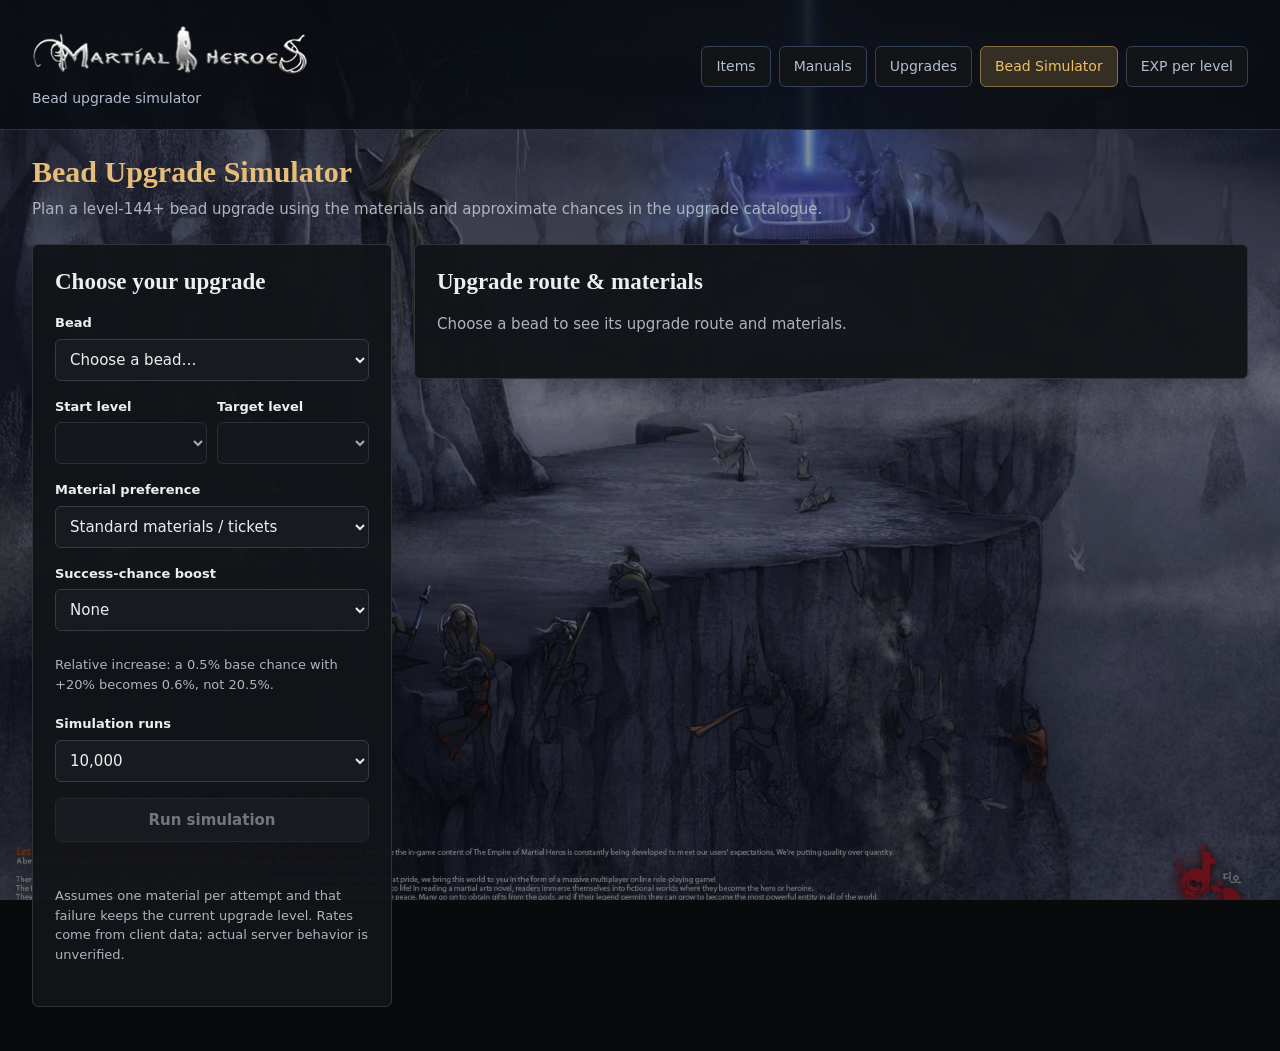
==== Bead-Simulator/index.html @ 6f61b7e5 "Add files via upload" ====
<!doctype html><html lang="en"><head><meta charset="utf-8"><meta name="viewport" content="width=device-width, initial-scale=1"><title>Bead Upgrade Simulator · MH Catalogue</title><style>
:root{color-scheme:dark;--bg:#0c1016;--panel:#141b25;--border:#293548;--muted:#a0aec2;--gold:#efd398;--text:#e7edf6}*{box-sizing:border-box}body{margin:0;background:var(--bg);color:var(--text);font:15px/1.5 system-ui,sans-serif}header{border-bottom:1px solid var(--border);padding:20px 32px;display:flex;justify-content:space-between;gap:20px;align-items:center;flex-wrap:wrap}header strong{font-size:19px;color:var(--gold)}nav{display:flex;gap:7px;flex-wrap:wrap}nav a{color:var(--muted);text-decoration:none;padding:8px 12px;border-radius:7px}nav a:hover,nav a[aria-current]{background:#263246;color:#fff}main{max-width:1280px;margin:30px auto;padding:0 24px}h1{margin:0;font-size:30px}h2{margin:0 0 16px;font-size:19px}p{margin:8px 0 20px}.muted,small{color:var(--muted)}.layout{display:grid;grid-template-columns:360px 1fr;gap:22px;margin-top:24px}.panel{background:var(--panel);border:1px solid var(--border);border-radius:12px;padding:22px;margin-bottom:20px}label{display:block;font-weight:600;font-size:13px;margin-bottom:6px}select,button{font:inherit;border:1px solid #3b4c65;border-radius:7px;padding:10px;background:#0d141e;color:var(--text);width:100%}select{margin-bottom:16px}button{cursor:pointer;background:var(--gold);color:#1b1b1b;font-weight:700}button:disabled{opacity:.45;cursor:default}button.secondary{background:transparent;color:var(--text);margin-top:8px}.pair{display:grid;grid-template-columns:1fr 95px;gap:10px}.route-title{display:flex;align-items:center;gap:10px;margin-bottom:12px}.route-title img{width:40px;height:40px;object-fit:contain}.route-title span{color:var(--gold)}.notice{border-left:3px solid #dca962;padding:12px;background:#272017;border-radius:4px;color:#f5d6a5}.cards{display:grid;grid-template-columns:repeat(2,1fr);gap:12px}.card{padding:17px;background:#0d141e;border:1px solid var(--border);border-radius:8px}.card span{display:block;color:var(--muted);font-size:13px}.card b{font-size:28px;color:var(--gold);font-variant-numeric:tabular-nums}.card small{display:block}.stage{border-top:1px solid var(--border);padding-top:15px;margin-top:15px}.stage select{margin:7px 0}.rate{font-size:13px;color:var(--gold)}table{width:100%;border-collapse:collapse;font-size:14px}th,td{text-align:left;border-bottom:1px solid var(--border);padding:10px 8px}td:not(:first-child),th:not(:first-child){text-align:right}details summary{cursor:pointer;color:var(--gold)}#status{min-height:24px;margin:10px 0;color:var(--muted)}.tablewrap{overflow:auto}.actions{display:flex;gap:12px;align-items:center}.legend{font-size:13px;color:var(--muted)}#results[hidden]{display:none}a{color:var(--gold)}@media(max-width:850px){.layout{grid-template-columns:1fr}header{padding:16px}main{padding:0 14px}.panel{padding:16px}}@media(max-width:440px){.cards{grid-template-columns:1fr}nav a{padding:7px}}
.brand{display:inline-block;line-height:0}.brand img{max-width:100%;height:auto;object-fit:contain}.site-header{display:flex;justify-content:space-between;align-items:center;flex-wrap:wrap;gap:20px;max-width:none;margin:0;padding:26px 32px}.site-header .catalogue-nav{padding:0;border:0;display:flex;justify-content:flex-end;flex-wrap:wrap;gap:8px}.site-header .catalogue-nav a{padding:9px 14px;border:1px solid #354155;border-radius:6px;text-decoration:none;color:#b3bece}.site-header .catalogue-nav a:hover,.site-header .catalogue-nav a[aria-current=page]{background:#342e23;color:#edbf6a;border-color:#887149}:root{--bg:#11151c;--panel:#191f29;--border:#354155;--text:#ecf0f5;--muted:#b3bece;--gold:#edbf6a}body{font:15px/1.5 system-ui,"Segoe UI",sans-serif}main{max-width:1900px;padding:24px 32px;margin:auto}h1{font:600 30px/1.2 Georgia,serif;color:var(--gold)}h2{font:600 23px/1.3 Georgia,serif}.panel{border-radius:6px}.layout{grid-template-columns:360px minmax(0,1fr)}select{background:#202938;border-color:var(--border);border-radius:6px}.pair{grid-template-columns:1fr 1fr}header p{margin:8px 0 0;color:var(--muted)}.site-header .catalogue-nav a{width:auto}.card{background:#11151c;border-radius:6px}button{border-radius:6px}@media(max-width:850px){.layout{grid-template-columns:1fr}main{padding:18px}.site-header{padding:18px}}header.site-header{max-width:none;width:100%;margin:0;padding:24px 32px 20px;display:flex;flex-direction:row;justify-content:space-between;align-items:center;gap:20px;border-bottom:1px solid #354155;box-sizing:border-box}
.site-header h1{font:600 28px/1.2 Georgia,serif;margin:0;color:#edbf6a}.site-header p{margin:6px 0 0;color:#b3bece;font-size:14px}
.site-header .catalogue-nav{margin-left:auto;display:flex;justify-content:flex-end;align-items:center;flex-wrap:wrap;gap:8px;padding:0;border:0;font:14px/1.5 system-ui,sans-serif}
.catalogue-nav a{padding:9px 14px;border:1px solid #354155;border-radius:6px;text-decoration:none;color:#b3bece;white-space:nowrap}.catalogue-nav a:hover,.catalogue-nav a[aria-current=page]{background:#342e23;color:#edbf6a;border-color:#887149}
.editor-tooltip{background:#111316;border:1px solid #756b55;padding:18px;color:#f0f0f0;font:14px/1.55 'Segoe UI',system-ui,sans-serif;overflow-wrap:anywhere}
.editor-title{display:flex;gap:12px;align-items:center;margin-bottom:12px}.editor-title h2,.detail .editor-title h2{font:700 19px/1.35 'Segoe UI',system-ui,sans-serif;color:#f0f0f0;margin:0}.editor-title img,.editor-title .item-icon.large{width:48px;height:48px;flex:0 0 48px;object-fit:contain}.editor-description{color:#82e687;white-space:pre-wrap;margin:8px 0}.editor-type{margin:10px 0}.editor-line{padding:2px 0;color:#f0f0f0}.editor-line.requirement{color:#f5d871;font-size:inherit}.editor-line.bonus,.editor-set{color:#9ab1cd}.editor-line span{font-variant-numeric:tabular-nums}.editor-note{font-size:12px;color:#9ab1cd;margin-bottom:0}.editor-set{margin-bottom:4px}.level-sort{padding:0;background:transparent;border:0;color:inherit;font:inherit;white-space:nowrap}.level-sort:hover{color:#edbf6a}
.filters{grid-template-columns:repeat(auto-fit,minmax(160px,1fr))}.filters>[hidden]{display:none!important}.map-note{color:#b3bece;font-size:12px}.set-hint{color:#b3bece;font-size:13px}.set-hint[hidden]{display:none}
@media(max-width:700px){header.site-header{padding:20px 16px;flex-wrap:wrap;align-items:start}.site-header .catalogue-nav{width:100%;margin-left:auto;gap:6px}.catalogue-nav a{padding:7px 9px}.filters{grid-template-columns:repeat(2,minmax(0,1fr))}.editor-tooltip{padding:14px}.editor-title h2,.detail .editor-title h2{font-size:18px}}

/* One manual per row, recipes remain in the detail panel. */
.workspace.manual-view{grid-template-columns:minmax(280px,.8fr) minmax(440px,1.4fr)}
.manual-view table{min-width:0}.manual-view td:first-child{width:100%}.manual-view .detail{position:sticky;max-height:90vh;top:16px}
@media(max-width:900px){.workspace.manual-view{grid-template-columns:1fr}.manual-view .detail{position:static;max-height:none}.manual-view table{min-width:0}}

.item-upgrades{margin:22px 0}.upgrade-material-entry{padding:10px 0;border-bottom:1px solid #30343a}.upgrade-material-entry details{margin:8px 0 0 40px;font-size:13px}.upgrade-material-entry summary{color:#aeb4be;cursor:pointer}
/* Neutral dark theme, applied to every catalogue and its controls. */
:root{color-scheme:dark;--bg:#090a0c;--panel:#121418;--line:#30343a;--ink:#eceef1;--muted:#aeb4be;--gold:#e7be78;--blue:#a7cafa}
body{background:#090a0c;color:#eceef1}header.site-header{background:#0d0f12;border-color:#30343a}.results,.detail,.controls{background:#121418;border-color:#30343a}
.filters input,.filters select,input,select{background:#171a1f;color:#eceef1;border-color:#363c45}button{background:#20242b;border-color:#39414c;color:#eceef1}thead,th{background:#1c2026}td{border-color:#2b3038}tr:nth-child(even){background:#14171b}tr.chosen{background:#302a20}.table-wrap{scrollbar-color:#4b5059 #121418}.editor-tooltip{background:#0a0c0f}.notice,.note{background:#292318}.catalogue-nav a{background:#121418}.name-btn,.reward-btn,.link,.level-sort{background:transparent}.signout{display:flex;justify-content:flex-end;margin:8px 32px 0}.signout button{font-size:12px;padding:5px 10px;color:#aeb4be}.source-entry{border-color:#30343a}
 .card{background:#0a0c0f}.panel{border-color:#30343a}body{--text:#eceef1;--border:#30343a}</style><style id="wallpaper-theme">html{background:#090a0c}body{background:transparent!important;isolation:isolate;min-height:100vh}body::before{content:"";position:fixed;inset:0;z-index:-1;pointer-events:none;background:linear-gradient(rgba(6,9,16,.38),rgba(6,9,16,.58)),var(--mh-wallpaper) center center/cover no-repeat}header.site-header{background:rgba(9,12,18,.86)}.results,.detail,.panel,.controls{background:rgba(18,20,24,.96)}footer{background:rgba(9,12,18,.86)}.brand img{background:transparent!important}</style><link rel="icon" type="image/png" href="[data-uri]"><link rel="apple-touch-icon" href="../favicon.png"><style>.npc-price{display:block;color:#edbf6a;margin-top:4px}</style><script>(()=>{const walls=["[data-uri]","[data-uri]","[data-uri]"];const key='mh-wallpaper-v68:'+new URL('../',location.href).pathname;function apply(){let state={};try{state=JSON.parse(sessionStorage.getItem(key)||'{}')}catch(e){}const path=location.pathname;const previous=Number.isInteger(state.index)?state.index:-1;const index=state.path===path&&previous>=0?previous:(previous+1)%walls.length;document.documentElement.style.setProperty('--mh-wallpaper','url("'+walls[index]+'")');document.documentElement.dataset.wallpaper=String(index);try{sessionStorage.setItem(key,JSON.stringify({path,index}))}catch(e){}}apply();window.addEventListener('pageshow',e=>{if(e.persisted)apply()});if(location.protocol==='file:')document.addEventListener('DOMContentLoaded',()=>{document.querySelectorAll('a[href]').forEach(a=>{if(a.getAttribute('href').endsWith('/'))a.href+='index.html'})});})();</script></head><body><header class="site-header"><div><a href="../Items/" class="brand" aria-label="Martial Heroes home"><img src="[data-uri]" alt="Martial Heroes" width="276" height="51" decoding="async"></a><p>Bead upgrade simulator</p></div><nav class="catalogue-nav" aria-label="Game catalogues"><a data-catalogue="items" href="../Items/">Items</a><a data-catalogue="manuals" href="../Manuals/">Manuals</a><a data-catalogue="upgrades" href="../Upgrades/">Upgrades</a><a data-catalogue="simulator" href="../Bead-Simulator/" aria-current="page">Bead Simulator</a><a data-catalogue="exp" href="../EXP-per-level/">EXP per level</a></nav></header><main><h1>Bead Upgrade Simulator</h1><p class="muted">Plan a level-144+ bead upgrade using the materials and approximate chances in the upgrade catalogue.</p><div class="layout"><section><div class="panel"><h2>Choose your upgrade</h2><label for="startFamily">Bead</label><select id="startFamily"></select><div class="pair"><div><label for="startRank">Start level</label><select id="startRank" disabled></select></div><div><label for="targetRank">Target level</label><select id="targetRank" disabled></select></div></div><label for="strategy">Material preference</label><select id="strategy"><option value="standard">Standard materials / tickets</option><option value="scarlet">Scarlet Upgrade only</option></select><label for="boost">Success-chance boost</label><select id="boost"><option value="0">None</option><option value="10">+10%</option><option value="15">+15%</option><option value="20">+20%</option><option value="25">+25%</option></select><p class="legend">Relative increase: a 0.5% base chance with +20% becomes 0.6%, not 20.5%.</p><label for="runs">Simulation runs</label><select id="runs"><option value="1000">1,000</option><option value="10000" selected>10,000</option><option value="50000">50,000</option></select><button id="run">Run simulation</button><button id="cancel" class="secondary" hidden>Cancel</button><div id="status" role="status" aria-live="polite"></div><p class="legend">Assumes one material per attempt and that failure keeps the current upgrade level. Rates come from client data; actual server behavior is unverified.</p></div></section><section><div class="panel"><h2>Upgrade route & materials</h2><div id="route"></div><details id="stageDetails" open><summary>Choose material for each stage</summary><div id="stages"></div></details></div><div id="results" class="panel" hidden><h2>Simulation results</h2><div class="cards"><div class="card"><span>Average materials used</span><b id="average"></b><small id="expected"></small></div><div class="card"><span id="budgetLabel">Suggested budget</span><b id="budget"></b><small>Estimate, not a guarantee</small></div><div class="card"><span>Luckiest simulated run</span><b id="luckiest"></b><small>Fewest attempts observed</small></div><div class="card"><span>Unluckiest simulated run</span><b id="unluckiest"></b><small>Most attempts observed — not a maximum limit</small></div></div><p id="resultSummary" class="legend"></p><div class="tablewrap"><table><thead><tr><th>Material</th><th>Average</th><th id="materialBudgetTitle">Budget</th></tr></thead><tbody id="materialResults"></tbody></table></div><p class="legend" id="budgetNote"></p></div></section></div></main><script id="sim-data" type="application/json">{"families":[{"name":"Borgi Bead","level":144,"levels":[40,41,42,43,44,45,46,47,48,49,50,51,52,53,54,55,56,57,58,59,60,61,62,63,64,65,66,67,68,69,70,71,72,73,74,75,76,77,78,79,80,81,82,83,84,85,86,87,88,89,90,91,92,93,94,95,96,97,98,99,100,101,102,103,104,105,106,107,108,109,110,111,112,113,114,115],"icon":283001907},{"name":"Suicidal Bead","level":152,"levels":[1,2,3,4,5,6,7,8,9,10,11,12,13,14,15,16,17,18,19,20,21,22,23,24,25,26,27,28,29,30],"icon":283004875},{"name":"Mschana Bead","level":160,"levels":[1,2,3,4,5,6,7,8,9,10,11,12,13,14,15,16,17,18,19,20,21,22,23,24,25,26,27,28,29,30,31,32,33,34,35,36,37,38,39,40],"icon":283005095},{"name":"Primal Bead","level":168,"levels":[1,2,3,4,5,6,7,8,9,10,11,12,13,14,15,16,17,18,19,20,21,22,23,24,25,26,27,28,29,30,31,32,33,34,35,36,37,38,39,40],"icon":283005397},{"name":"Immortal Bead","level":176,"levels":[1,2,3,4,5,6,7,8,9,10,11,12,13,14,15,16,17,18,19,20,21,22,23,24,25,26,27,28,29,30,31,32,33,34,35,36,37,38,39,40,41,42,43,44,45,46,47,48,49,50],"icon":283005616},{"name":"Fire Eye Bead","level":184,"levels":[1,2,3,4,5,6,7,8,9,10,11,12,13,14,15,16,17,18,19,20,21,22,23,24,25,26,27,28,29,30,31,32,33,34,35,36,37,38,39,40],"icon":283005906},{"name":"Half Moon Bead","level":192,"levels":[1,2,3,4,5,6,7,8,9,10,11,12,13,14,15,16,17,18,19,20,21,22,23,24,25,26,27,28,29,30,31,32,33,34,35,36,37,38,39,40],"icon":283006246},{"name":"Pyrite Bead","level":200,"levels":[1,2,3,4,5,6,7,8,9,10,11,12,13,14,15,16,17,18,19,20,21,22,23,24,25,26,27,28,29,30,31,32,33,34,35,36,37,38,39,40,41,42,43,44,45,46,47,48,49,50],"icon":283006603},{"name":"Vermilion Bead","level":208,"levels":[1,2,3,4,5,6,7,8,9,10,11,12,13,14,15,16,17,18,19,20,21,22,23,24,25,26,27,28,29,30,31,32,33,34,35,36,37,38,39,40],"icon":283006826},{"name":"Vanilla Bead","level":216,"levels":[1,2,3,4,5,6,7,8,9,10,11,12,13,14,15,16,17,18,19,20,21,22,23,24,25,26,27,28,29,30,31,32,33,34,35,36,37,38,39,40],"icon":283006943},{"name":"Copper Bead","level":224,"levels":[1,2,3,4,5,6,7,8,9,10,11,12,13,14,15,16,17,18,19,20,21,22,23,24,25,26,27,28,29,30,31,32,33,34,35,36,37,38,39,40,41,42,43,44,45,46,47,48,49,50,51,52,53,54,55,56,57,58,59,60,61,62,63,64,65,66,67,68,69,70],"icon":283007086},{"name":"Dragon Bead","level":232,"levels":[1,2,3,4,5,6,7,8,9,10,11,12,13,14,15,16,17,18,19,20,21,22,23,24,25,26,27,28,29,30,31,32,33,34,35,36,37,38,39,40,41,42,43,44,45,46,47,48,49,50],"icon":283007308},{"name":"Century Bead","level":240,"levels":[1,2,3,4,5,6,7,8,9,10,11,12,13,14,15,16,17,18,19,20,21,22,23,24,25,26,27,28,29,30,31,32,33,34,35,36,37,38,39,40,41,42,43,44,45,46,47,48,49,50,51,52,53,54,55,56,57,58,59,60,61,62,63,64,65,66,67,68,69,70,71,72,73,74,75,76,77,78,79,80],"icon":283007564},{"name":"Obsidian Bead","level":248,"levels":[1,2,3,4,5,6,7,8,9,10,11,12,13,14,15,16,17,18,19,20,21,22,23,24,25,26,27,28,29,30,31,32,33,34,35,36,37,38,39,40,41,42,43,44,45,46,47,48,49,50,51,52,53,54,55,56,57,58,59,60,61,62,63,64,65,66,67,68,69,70],"icon":283007879},{"name":"Mozack Bead","level":256,"levels":[1,2,3,4,5,6,7,8,9,10,11,12,13,14,15,16,17,18,19,20,21,22,23,24,25,26,27,28,29,30,31,32,33,34,35,36,37,38,39,40,41,42,43,44,45,46,47,48,49,50,51,52,53,54,55,56,57,58,59,60,61,62,63,64,65,66,67,68,69,70],"icon":283008013}],"nodes":{"Borgi Bead|40":{"family":"Borgi Bead","rank":40},"Borgi Bead|41":{"family":"Borgi Bead","rank":41},"Borgi Bead|42":{"family":"Borgi Bead","rank":42},"Borgi Bead|43":{"family":"Borgi Bead","rank":43},"Borgi Bead|44":{"family":"Borgi Bead","rank":44},"Borgi Bead|45":{"family":"Borgi Bead","rank":45},"Borgi Bead|46":{"family":"Borgi Bead","rank":46},"Borgi Bead|47":{"family":"Borgi Bead","rank":47},"Borgi Bead|48":{"family":"Borgi Bead","rank":48},"Borgi Bead|49":{"family":"Borgi Bead","rank":49},"Borgi Bead|50":{"family":"Borgi Bead","rank":50},"Borgi Bead|51":{"family":"Borgi Bead","rank":51},"Borgi Bead|52":{"family":"Borgi Bead","rank":52},"Borgi Bead|53":{"family":"Borgi Bead","rank":53},"Borgi Bead|54":{"family":"Borgi Bead","rank":54},"Borgi Bead|55":{"family":"Borgi Bead","rank":55},"Borgi Bead|56":{"family":"Borgi Bead","rank":56},"Borgi Bead|57":{"family":"Borgi Bead","rank":57},"Borgi Bead|58":{"family":"Borgi Bead","rank":58},"Borgi Bead|59":{"family":"Borgi Bead","rank":59},"Borgi Bead|60":{"family":"Borgi Bead","rank":60},"Borgi Bead|61":{"family":"Borgi Bead","rank":61},"Borgi Bead|62":{"family":"Borgi Bead","rank":62},"Borgi Bead|63":{"family":"Borgi Bead","rank":63},"Borgi Bead|64":{"family":"Borgi Bead","rank":64},"Borgi Bead|65":{"family":"Borgi Bead","rank":65},"Borgi Bead|66":{"family":"Borgi Bead","rank":66},"Borgi Bead|67":{"family":"Borgi Bead","rank":67},"Borgi Bead|68":{"family":"Borgi Bead","rank":68},"Borgi Bead|69":{"family":"Borgi Bead","rank":69},"Borgi Bead|70":{"family":"Borgi Bead","rank":70},"Borgi Bead|71":{"family":"Borgi Bead","rank":71},"Borgi Bead|72":{"family":"Borgi Bead","rank":72},"Borgi Bead|73":{"family":"Borgi Bead","rank":73},"Borgi Bead|74":{"family":"Borgi Bead","rank":74},"Borgi Bead|75":{"family":"Borgi Bead","rank":75},"Borgi Bead|76":{"family":"Borgi Bead","rank":76},"Borgi Bead|77":{"family":"Borgi Bead","rank":77},"Borgi Bead|78":{"family":"Borgi Bead","rank":78},"Borgi Bead|79":{"family":"Borgi Bead","rank":79},"Borgi Bead|80":{"family":"Borgi Bead","rank":80},"Borgi Bead|81":{"family":"Borgi Bead","rank":81},"Borgi Bead|82":{"family":"Borgi Bead","rank":82},"Borgi Bead|83":{"family":"Borgi Bead","rank":83},"Borgi Bead|84":{"family":"Borgi Bead","rank":84},"Borgi Bead|85":{"family":"Borgi Bead","rank":85},"Borgi Bead|86":{"family":"Borgi Bead","rank":86},"Borgi Bead|87":{"family":"Borgi Bead","rank":87},"Borgi Bead|88":{"family":"Borgi Bead","rank":88},"Borgi Bead|89":{"family":"Borgi Bead","rank":89},"Borgi Bead|90":{"family":"Borgi Bead","rank":90},"Borgi Bead|91":{"family":"Borgi Bead","rank":91},"Borgi Bead|92":{"family":"Borgi Bead","rank":92},"Borgi Bead|93":{"family":"Borgi Bead","rank":93},"Borgi Bead|94":{"family":"Borgi Bead","rank":94},"Borgi Bead|95":{"family":"Borgi Bead","rank":95},"Borgi Bead|96":{"family":"Borgi Bead","rank":96},"Borgi Bead|97":{"family":"Borgi Bead","rank":97},"Borgi Bead|98":{"family":"Borgi Bead","rank":98},"Borgi Bead|99":{"family":"Borgi Bead","rank":99},"Borgi Bead|100":{"family":"Borgi Bead","rank":100},"Borgi Bead|101":{"family":"Borgi Bead","rank":101},"Borgi Bead|102":{"family":"Borgi Bead","rank":102},"Borgi Bead|103":{"family":"Borgi Bead","rank":103},"Borgi Bead|104":{"family":"Borgi Bead","rank":104},"Borgi Bead|105":{"family":"Borgi Bead","rank":105},"Borgi Bead|106":{"family":"Borgi Bead","rank":106},"Borgi Bead|107":{"family":"Borgi Bead","rank":107},"Borgi Bead|108":{"family":"Borgi Bead","rank":108},"Borgi Bead|109":{"family":"Borgi Bead","rank":109},"Borgi Bead|110":{"family":"Borgi Bead","rank":110},"Borgi Bead|111":{"family":"Borgi Bead","rank":111},"Borgi Bead|112":{"family":"Borgi Bead","rank":112},"Borgi Bead|113":{"family":"Borgi Bead","rank":113},"Borgi Bead|114":{"family":"Borgi Bead","rank":114},"Borgi Bead|115":{"family":"Borgi Bead","rank":115},"Suicidal Bead|1":{"family":"Suicidal Bead","rank":1},"Suicidal Bead|2":{"family":"Suicidal Bead","rank":2},"Suicidal Bead|3":{"family":"Suicidal Bead","rank":3},"Suicidal Bead|4":{"family":"Suicidal Bead","rank":4},"Suicidal Bead|5":{"family":"Suicidal Bead","rank":5},"Suicidal Bead|6":{"family":"Suicidal Bead","rank":6},"Suicidal Bead|7":{"family":"Suicidal Bead","rank":7},"Suicidal Bead|8":{"family":"Suicidal Bead","rank":8},"Suicidal Bead|9":{"family":"Suicidal Bead","rank":9},"Suicidal Bead|10":{"family":"Suicidal Bead","rank":10},"Suicidal Bead|11":{"family":"Suicidal Bead","rank":11},"Suicidal Bead|12":{"family":"Suicidal Bead","rank":12},"Suicidal Bead|13":{"family":"Suicidal Bead","rank":13},"Suicidal Bead|14":{"family":"Suicidal Bead","rank":14},"Suicidal Bead|15":{"family":"Suicidal Bead","rank":15},"Suicidal Bead|16":{"family":"Suicidal Bead","rank":16},"Suicidal Bead|17":{"family":"Suicidal Bead","rank":17},"Suicidal Bead|18":{"family":"Suicidal Bead","rank":18},"Suicidal Bead|19":{"family":"Suicidal Bead","rank":19},"Suicidal Bead|20":{"family":"Suicidal Bead","rank":20},"Suicidal Bead|21":{"family":"Suicidal Bead","rank":21},"Suicidal Bead|22":{"family":"Suicidal Bead","rank":22},"Suicidal Bead|23":{"family":"Suicidal Bead","rank":23},"Suicidal Bead|24":{"family":"Suicidal Bead","rank":24},"Suicidal Bead|25":{"family":"Suicidal Bead","rank":25},"Suicidal Bead|26":{"family":"Suicidal Bead","rank":26},"Suicidal Bead|27":{"family":"Suicidal Bead","rank":27},"Suicidal Bead|28":{"family":"Suicidal Bead","rank":28},"Suicidal Bead|29":{"family":"Suicidal Bead","rank":29},"Suicidal Bead|30":{"family":"Suicidal Bead","rank":30},"Mschana Bead|1":{"family":"Mschana Bead","rank":1},"Mschana Bead|2":{"family":"Mschana Bead","rank":2},"Mschana Bead|3":{"family":"Mschana Bead","rank":3},"Mschana Bead|4":{"family":"Mschana Bead","rank":4},"Mschana Bead|5":{"family":"Mschana Bead","rank":5},"Mschana Bead|6":{"family":"Mschana Bead","rank":6},"Mschana Bead|7":{"family":"Mschana Bead","rank":7},"Mschana Bead|8":{"family":"Mschana Bead","rank":8},"Mschana Bead|9":{"family":"Mschana Bead","rank":9},"Mschana Bead|10":{"family":"Mschana Bead","rank":10},"Mschana Bead|11":{"family":"Mschana Bead","rank":11},"Mschana Bead|12":{"family":"Mschana Bead","rank":12},"Mschana Bead|13":{"family":"Mschana Bead","rank":13},"Mschana Bead|14":{"family":"Mschana Bead","rank":14},"Mschana Bead|15":{"family":"Mschana Bead","rank":15},"Mschana Bead|16":{"family":"Mschana Bead","rank":16},"Mschana Bead|17":{"family":"Mschana Bead","rank":17},"Mschana Bead|18":{"family":"Mschana Bead","rank":18},"Mschana Bead|19":{"family":"Mschana Bead","rank":19},"Mschana Bead|20":{"family":"Mschana Bead","rank":20},"Mschana Bead|21":{"family":"Mschana Bead","rank":21},"Mschana Bead|22":{"family":"Mschana Bead","rank":22},"Mschana Bead|23":{"family":"Mschana Bead","rank":23},"Mschana Bead|24":{"family":"Mschana Bead","rank":24},"Mschana Bead|25":{"family":"Mschana Bead","rank":25},"Mschana Bead|26":{"family":"Mschana Bead","rank":26},"Mschana Bead|27":{"family":"Mschana Bead","rank":27},"Mschana Bead|28":{"family":"Mschana Bead","rank":28},"Mschana Bead|29":{"family":"Mschana Bead","rank":29},"Mschana Bead|30":{"family":"Mschana Bead","rank":30},"Mschana Bead|31":{"family":"Mschana Bead","rank":31},"Mschana Bead|32":{"family":"Mschana Bead","rank":32},"Mschana Bead|33":{"family":"Mschana Bead","rank":33},"Mschana Bead|34":{"family":"Mschana Bead","rank":34},"Mschana Bead|35":{"family":"Mschana Bead","rank":35},"Mschana Bead|36":{"family":"Mschana Bead","rank":36},"Mschana Bead|37":{"family":"Mschana Bead","rank":37},"Mschana Bead|38":{"family":"Mschana Bead","rank":38},"Mschana Bead|39":{"family":"Mschana Bead","rank":39},"Mschana Bead|40":{"family":"Mschana Bead","rank":40},"Primal Bead|1":{"family":"Primal Bead","rank":1},"Primal Bead|2":{"family":"Primal Bead","rank":2},"Primal Bead|3":{"family":"Primal Bead","rank":3},"Primal Bead|4":{"family":"Primal Bead","rank":4},"Primal Bead|5":{"family":"Primal Bead","rank":5},"Primal Bead|6":{"family":"Primal Bead","rank":6},"Primal Bead|7":{"family":"Primal Bead","rank":7},"Primal Bead|8":{"family":"Primal Bead","rank":8},"Primal Bead|9":{"family":"Primal Bead","rank":9},"Primal Bead|10":{"family":"Primal Bead","rank":10},"Primal Bead|11":{"family":"Primal Bead","rank":11},"Primal Bead|12":{"family":"Primal Bead","rank":12},"Primal Bead|13":{"family":"Primal Bead","rank":13},"Primal Bead|14":{"family":"Primal Bead","rank":14},"Primal Bead|15":{"family":"Primal Bead","rank":15},"Primal Bead|16":{"family":"Primal Bead","rank":16},"Primal Bead|17":{"family":"Primal Bead","rank":17},"Primal Bead|18":{"family":"Primal Bead","rank":18},"Primal Bead|19":{"family":"Primal Bead","rank":19},"Primal Bead|20":{"family":"Primal Bead","rank":20},"Primal Bead|21":{"family":"Primal Bead","rank":21},"Primal Bead|22":{"family":"Primal Bead","rank":22},"Primal Bead|23":{"family":"Primal Bead","rank":23},"Primal Bead|24":{"family":"Primal Bead","rank":24},"Primal Bead|25":{"family":"Primal Bead","rank":25},"Primal Bead|26":{"family":"Primal Bead","rank":26},"Primal Bead|27":{"family":"Primal Bead","rank":27},"Primal Bead|28":{"family":"Primal Bead","rank":28},"Primal Bead|29":{"family":"Primal Bead","rank":29},"Primal Bead|30":{"family":"Primal Bead","rank":30},"Primal Bead|31":{"family":"Primal Bead","rank":31},"Primal Bead|32":{"family":"Primal Bead","rank":32},"Primal Bead|33":{"family":"Primal Bead","rank":33},"Primal Bead|34":{"family":"Primal Bead","rank":34},"Primal Bead|35":{"family":"Primal Bead","rank":35},"Primal Bead|36":{"family":"Primal Bead","rank":36},"Primal Bead|37":{"family":"Primal Bead","rank":37},"Primal Bead|38":{"family":"Primal Bead","rank":38},"Primal Bead|39":{"family":"Primal Bead","rank":39},"Primal Bead|40":{"family":"Primal Bead","rank":40},"Immortal Bead|1":{"family":"Immortal Bead","rank":1},"Immortal Bead|2":{"family":"Immortal Bead","rank":2},"Immortal Bead|3":{"family":"Immortal Bead","rank":3},"Immortal Bead|4":{"family":"Immortal Bead","rank":4},"Immortal Bead|5":{"family":"Immortal Bead","rank":5},"Immortal Bead|6":{"family":"Immortal Bead","rank":6},"Immortal Bead|7":{"family":"Immortal Bead","rank":7},"Immortal Bead|8":{"family":"Immortal Bead","rank":8},"Immortal Bead|9":{"family":"Immortal Bead","rank":9},"Immortal Bead|10":{"family":"Immortal Bead","rank":10},"Immortal Bead|11":{"family":"Immortal Bead","rank":11},"Immortal Bead|12":{"family":"Immortal Bead","rank":12},"Immortal Bead|13":{"family":"Immortal Bead","rank":13},"Immortal Bead|14":{"family":"Immortal Bead","rank":14},"Immortal Bead|15":{"family":"Immortal Bead","rank":15},"Immortal Bead|16":{"family":"Immortal Bead","rank":16},"Immortal Bead|17":{"family":"Immortal Bead","rank":17},"Immortal Bead|18":{"family":"Immortal Bead","rank":18},"Immortal Bead|19":{"family":"Immortal Bead","rank":19},"Immortal Bead|20":{"family":"Immortal Bead","rank":20},"Immortal Bead|21":{"family":"Immortal Bead","rank":21},"Immortal Bead|22":{"family":"Immortal Bead","rank":22},"Immortal Bead|23":{"family":"Immortal Bead","rank":23},"Immortal Bead|24":{"family":"Immortal Bead","rank":24},"Immortal Bead|25":{"family":"Immortal Bead","rank":25},"Immortal Bead|26":{"family":"Immortal Bead","rank":26},"Immortal Bead|27":{"family":"Immortal Bead","rank":27},"Immortal Bead|28":{"family":"Immortal Bead","rank":28},"Immortal Bead|29":{"family":"Immortal Bead","rank":29},"Immortal Bead|30":{"family":"Immortal Bead","rank":30},"Immortal Bead|31":{"family":"Immortal Bead","rank":31},"Immortal Bead|32":{"family":"Immortal Bead","rank":32},"Immortal Bead|33":{"family":"Immortal Bead","rank":33},"Immortal Bead|34":{"family":"Immortal Bead","rank":34},"Immortal Bead|35":{"family":"Immortal Bead","rank":35},"Immortal Bead|36":{"family":"Immortal Bead","rank":36},"Immortal Bead|37":{"family":"Immortal Bead","rank":37},"Immortal Bead|38":{"family":"Immortal Bead","rank":38},"Immortal Bead|39":{"family":"Immortal Bead","rank":39},"Immortal Bead|40":{"family":"Immortal Bead","rank":40},"Immortal Bead|41":{"family":"Immortal Bead","rank":41},"Immortal Bead|42":{"family":"Immortal Bead","rank":42},"Immortal Bead|43":{"family":"Immortal Bead","rank":43},"Immortal Bead|44":{"family":"Immortal Bead","rank":44},"Immortal Bead|45":{"family":"Immortal Bead","rank":45},"Immortal Bead|46":{"family":"Immortal Bead","rank":46},"Immortal Bead|47":{"family":"Immortal Bead","rank":47},"Immortal Bead|48":{"family":"Immortal Bead","rank":48},"Immortal Bead|49":{"family":"Immortal Bead","rank":49},"Immortal Bead|50":{"family":"Immortal Bead","rank":50},"Fire Eye Bead|1":{"family":"Fire Eye Bead","rank":1},"Fire Eye Bead|2":{"family":"Fire Eye Bead","rank":2},"Fire Eye Bead|3":{"family":"Fire Eye Bead","rank":3},"Fire Eye Bead|4":{"family":"Fire Eye Bead","rank":4},"Fire Eye Bead|5":{"family":"Fire Eye Bead","rank":5},"Fire Eye Bead|6":{"family":"Fire Eye Bead","rank":6},"Fire Eye Bead|7":{"family":"Fire Eye Bead","rank":7},"Fire Eye Bead|8":{"family":"Fire Eye Bead","rank":8},"Fire Eye Bead|9":{"family":"Fire Eye Bead","rank":9},"Fire Eye Bead|10":{"family":"Fire Eye Bead","rank":10},"Fire Eye Bead|11":{"family":"Fire Eye Bead","rank":11},"Fire Eye Bead|12":{"family":"Fire Eye Bead","rank":12},"Fire Eye Bead|13":{"family":"Fire Eye Bead","rank":13},"Fire Eye Bead|14":{"family":"Fire Eye Bead","rank":14},"Fire Eye Bead|15":{"family":"Fire Eye Bead","rank":15},"Fire Eye Bead|16":{"family":"Fire Eye Bead","rank":16},"Fire Eye Bead|17":{"family":"Fire Eye Bead","rank":17},"Fire Eye Bead|18":{"family":"Fire Eye Bead","rank":18},"Fire Eye Bead|19":{"family":"Fire Eye Bead","rank":19},"Fire Eye Bead|20":{"family":"Fire Eye Bead","rank":20},"Fire Eye Bead|21":{"family":"Fire Eye Bead","rank":21},"Fire Eye Bead|22":{"family":"Fire Eye Bead","rank":22},"Fire Eye Bead|23":{"family":"Fire Eye Bead","rank":23},"Fire Eye Bead|24":{"family":"Fire Eye Bead","rank":24},"Fire Eye Bead|25":{"family":"Fire Eye Bead","rank":25},"Fire Eye Bead|26":{"family":"Fire Eye Bead","rank":26},"Fire Eye Bead|27":{"family":"Fire Eye Bead","rank":27},"Fire Eye Bead|28":{"family":"Fire Eye Bead","rank":28},"Fire Eye Bead|29":{"family":"Fire Eye Bead","rank":29},"Fire Eye Bead|30":{"family":"Fire Eye Bead","rank":30},"Fire Eye Bead|31":{"family":"Fire Eye Bead","rank":31},"Fire Eye Bead|32":{"family":"Fire Eye Bead","rank":32},"Fire Eye Bead|33":{"family":"Fire Eye Bead","rank":33},"Fire Eye Bead|34":{"family":"Fire Eye Bead","rank":34},"Fire Eye Bead|35":{"family":"Fire Eye Bead","rank":35},"Fire Eye Bead|36":{"family":"Fire Eye Bead","rank":36},"Fire Eye Bead|37":{"family":"Fire Eye Bead","rank":37},"Fire Eye Bead|38":{"family":"Fire Eye Bead","rank":38},"Fire Eye Bead|39":{"family":"Fire Eye Bead","rank":39},"Fire Eye Bead|40":{"family":"Fire Eye Bead","rank":40},"Half Moon Bead|1":{"family":"Half Moon Bead","rank":1},"Half Moon Bead|2":{"family":"Half Moon Bead","rank":2},"Half Moon Bead|3":{"family":"Half Moon Bead","rank":3},"Half Moon Bead|4":{"family":"Half Moon Bead","rank":4},"Half Moon Bead|5":{"family":"Half Moon Bead","rank":5},"Half Moon Bead|6":{"family":"Half Moon Bead","rank":6},"Half Moon Bead|7":{"family":"Half Moon Bead","rank":7},"Half Moon Bead|8":{"family":"Half Moon Bead","rank":8},"Half Moon Bead|9":{"family":"Half Moon Bead","rank":9},"Half Moon Bead|10":{"family":"Half Moon Bead","rank":10},"Half Moon Bead|11":{"family":"Half Moon Bead","rank":11},"Half Moon Bead|12":{"family":"Half Moon Bead","rank":12},"Half Moon Bead|13":{"family":"Half Moon Bead","rank":13},"Half Moon Bead|14":{"family":"Half Moon Bead","rank":14},"Half Moon Bead|15":{"family":"Half Moon Bead","rank":15},"Half Moon Bead|16":{"family":"Half Moon Bead","rank":16},"Half Moon Bead|17":{"family":"Half Moon Bead","rank":17},"Half Moon Bead|18":{"family":"Half Moon Bead","rank":18},"Half Moon Bead|19":{"family":"Half Moon Bead","rank":19},"Half Moon Bead|20":{"family":"Half Moon Bead","rank":20},"Half Moon Bead|21":{"family":"Half Moon Bead","rank":21},"Half Moon Bead|22":{"family":"Half Moon Bead","rank":22},"Half Moon Bead|23":{"family":"Half Moon Bead","rank":23},"Half Moon Bead|24":{"family":"Half Moon Bead","rank":24},"Half Moon Bead|25":{"family":"Half Moon Bead","rank":25},"Half Moon Bead|26":{"family":"Half Moon Bead","rank":26},"Half Moon Bead|27":{"family":"Half Moon Bead","rank":27},"Half Moon Bead|28":{"family":"Half Moon Bead","rank":28},"Half Moon Bead|29":{"family":"Half Moon Bead","rank":29},"Half Moon Bead|30":{"family":"Half Moon Bead","rank":30},"Half Moon Bead|31":{"family":"Half Moon Bead","rank":31},"Half Moon Bead|32":{"family":"Half Moon Bead","rank":32},"Half Moon Bead|33":{"family":"Half Moon Bead","rank":33},"Half Moon Bead|34":{"family":"Half Moon Bead","rank":34},"Half Moon Bead|35":{"family":"Half Moon Bead","rank":35},"Half Moon Bead|36":{"family":"Half Moon Bead","rank":36},"Half Moon Bead|37":{"family":"Half Moon Bead","rank":37},"Half Moon Bead|38":{"family":"Half Moon Bead","rank":38},"Half Moon Bead|39":{"family":"Half Moon Bead","rank":39},"Half Moon Bead|40":{"family":"Half Moon Bead","rank":40},"Pyrite Bead|1":{"family":"Pyrite Bead","rank":1},"Pyrite Bead|2":{"family":"Pyrite Bead","rank":2},"Pyrite Bead|3":{"family":"Pyrite Bead","rank":3},"Pyrite Bead|4":{"family":"Pyrite Bead","rank":4},"Pyrite Bead|5":{"family":"Pyrite Bead","rank":5},"Pyrite Bead|6":{"family":"Pyrite Bead","rank":6},"Pyrite Bead|7":{"family":"Pyrite Bead","rank":7},"Pyrite Bead|8":{"family":"Pyrite Bead","rank":8},"Pyrite Bead|9":{"family":"Pyrite Bead","rank":9},"Pyrite Bead|10":{"family":"Pyrite Bead","rank":10},"Pyrite Bead|11":{"family":"Pyrite Bead","rank":11},"Pyrite Bead|12":{"family":"Pyrite Bead","rank":12},"Pyrite Bead|13":{"family":"Pyrite Bead","rank":13},"Pyrite Bead|14":{"family":"Pyrite Bead","rank":14},"Pyrite Bead|15":{"family":"Pyrite Bead","rank":15},"Pyrite Bead|16":{"family":"Pyrite Bead","rank":16},"Pyrite Bead|17":{"family":"Pyrite Bead","rank":17},"Pyrite Bead|18":{"family":"Pyrite Bead","rank":18},"Pyrite Bead|19":{"family":"Pyrite Bead","rank":19},"Pyrite Bead|20":{"family":"Pyrite Bead","rank":20},"Pyrite Bead|21":{"family":"Pyrite Bead","rank":21},"Pyrite Bead|22":{"family":"Pyrite Bead","rank":22},"Pyrite Bead|23":{"family":"Pyrite Bead","rank":23},"Pyrite Bead|24":{"family":"Pyrite Bead","rank":24},"Pyrite Bead|25":{"family":"Pyrite Bead","rank":25},"Pyrite Bead|26":{"family":"Pyrite Bead","rank":26},"Pyrite Bead|27":{"family":"Pyrite Bead","rank":27},"Pyrite Bead|28":{"family":"Pyrite Bead","rank":28},"Pyrite Bead|29":{"family":"Pyrite Bead","rank":29},"Pyrite Bead|30":{"family":"Pyrite Bead","rank":30},"Pyrite Bead|31":{"family":"Pyrite Bead","rank":31},"Pyrite Bead|32":{"family":"Pyrite Bead","rank":32},"Pyrite Bead|33":{"family":"Pyrite Bead","rank":33},"Pyrite Bead|34":{"family":"Pyrite Bead","rank":34},"Pyrite Bead|35":{"family":"Pyrite Bead","rank":35},"Pyrite Bead|36":{"family":"Pyrite Bead","rank":36},"Pyrite Bead|37":{"family":"Pyrite Bead","rank":37},"Pyrite Bead|38":{"family":"Pyrite Bead","rank":38},"Pyrite Bead|39":{"family":"Pyrite Bead","rank":39},"Pyrite Bead|40":{"family":"Pyrite Bead","rank":40},"Pyrite Bead|41":{"family":"Pyrite Bead","rank":41},"Pyrite Bead|42":{"family":"Pyrite Bead","rank":42},"Pyrite Bead|43":{"family":"Pyrite Bead","rank":43},"Pyrite Bead|44":{"family":"Pyrite Bead","rank":44},"Pyrite Bead|45":{"family":"Pyrite Bead","rank":45},"Pyrite Bead|46":{"family":"Pyrite Bead","rank":46},"Pyrite Bead|47":{"family":"Pyrite Bead","rank":47},"Pyrite Bead|48":{"family":"Pyrite Bead","rank":48},"Pyrite Bead|49":{"family":"Pyrite Bead","rank":49},"Pyrite Bead|50":{"family":"Pyrite Bead","rank":50},"Vermilion Bead|1":{"family":"Vermilion Bead","rank":1},"Vermilion Bead|2":{"family":"Vermilion Bead","rank":2},"Vermilion Bead|3":{"family":"Vermilion Bead","rank":3},"Vermilion Bead|4":{"family":"Vermilion Bead","rank":4},"Vermilion Bead|5":{"family":"Vermilion Bead","rank":5},"Vermilion Bead|6":{"family":"Vermilion Bead","rank":6},"Vermilion Bead|7":{"family":"Vermilion Bead","rank":7},"Vermilion Bead|8":{"family":"Vermilion Bead","rank":8},"Vermilion Bead|9":{"family":"Vermilion Bead","rank":9},"Vermilion Bead|10":{"family":"Vermilion Bead","rank":10},"Vermilion Bead|11":{"family":"Vermilion Bead","rank":11},"Vermilion Bead|12":{"family":"Vermilion Bead","rank":12},"Vermilion Bead|13":{"family":"Vermilion Bead","rank":13},"Vermilion Bead|14":{"family":"Vermilion Bead","rank":14},"Vermilion Bead|15":{"family":"Vermilion Bead","rank":15},"Vermilion Bead|16":{"family":"Vermilion Bead","rank":16},"Vermilion Bead|17":{"family":"Vermilion Bead","rank":17},"Vermilion Bead|18":{"family":"Vermilion Bead","rank":18},"Vermilion Bead|19":{"family":"Vermilion Bead","rank":19},"Vermilion Bead|20":{"family":"Vermilion Bead","rank":20},"Vermilion Bead|21":{"family":"Vermilion Bead","rank":21},"Vermilion Bead|22":{"family":"Vermilion Bead","rank":22},"Vermilion Bead|23":{"family":"Vermilion Bead","rank":23},"Vermilion Bead|24":{"family":"Vermilion Bead","rank":24},"Vermilion Bead|25":{"family":"Vermilion Bead","rank":25},"Vermilion Bead|26":{"family":"Vermilion Bead","rank":26},"Vermilion Bead|27":{"family":"Vermilion Bead","rank":27},"Vermilion Bead|28":{"family":"Vermilion Bead","rank":28},"Vermilion Bead|29":{"family":"Vermilion Bead","rank":29},"Vermilion Bead|30":{"family":"Vermilion Bead","rank":30},"Vermilion Bead|31":{"family":"Vermilion Bead","rank":31},"Vermilion Bead|32":{"family":"Vermilion Bead","rank":32},"Vermilion Bead|33":{"family":"Vermilion Bead","rank":33},"Vermilion Bead|34":{"family":"Vermilion Bead","rank":34},"Vermilion Bead|35":{"family":"Vermilion Bead","rank":35},"Vermilion Bead|36":{"family":"Vermilion Bead","rank":36},"Vermilion Bead|37":{"family":"Vermilion Bead","rank":37},"Vermilion Bead|38":{"family":"Vermilion Bead","rank":38},"Vermilion Bead|39":{"family":"Vermilion Bead","rank":39},"Vermilion Bead|40":{"family":"Vermilion Bead","rank":40},"Vanilla Bead|1":{"family":"Vanilla Bead","rank":1},"Vanilla Bead|2":{"family":"Vanilla Bead","rank":2},"Vanilla Bead|3":{"family":"Vanilla Bead","rank":3},"Vanilla Bead|4":{"family":"Vanilla Bead","rank":4},"Vanilla Bead|5":{"family":"Vanilla Bead","rank":5},"Vanilla Bead|6":{"family":"Vanilla Bead","rank":6},"Vanilla Bead|7":{"family":"Vanilla Bead","rank":7},"Vanilla Bead|8":{"family":"Vanilla Bead","rank":8},"Vanilla Bead|9":{"family":"Vanilla Bead","rank":9},"Vanilla Bead|10":{"family":"Vanilla Bead","rank":10},"Vanilla Bead|11":{"family":"Vanilla Bead","rank":11},"Vanilla Bead|12":{"family":"Vanilla Bead","rank":12},"Vanilla Bead|13":{"family":"Vanilla Bead","rank":13},"Vanilla Bead|14":{"family":"Vanilla Bead","rank":14},"Vanilla Bead|15":{"family":"Vanilla Bead","rank":15},"Vanilla Bead|16":{"family":"Vanilla Bead","rank":16},"Vanilla Bead|17":{"family":"Vanilla Bead","rank":17},"Vanilla Bead|18":{"family":"Vanilla Bead","rank":18},"Vanilla Bead|19":{"family":"Vanilla Bead","rank":19},"Vanilla Bead|20":{"family":"Vanilla Bead","rank":20},"Vanilla Bead|21":{"family":"Vanilla Bead","rank":21},"Vanilla Bead|22":{"family":"Vanilla Bead","rank":22},"Vanilla Bead|23":{"family":"Vanilla Bead","rank":23},"Vanilla Bead|24":{"family":"Vanilla Bead","rank":24},"Vanilla Bead|25":{"family":"Vanilla Bead","rank":25},"Vanilla Bead|26":{"family":"Vanilla Bead","rank":26},"Vanilla Bead|27":{"family":"Vanilla Bead","rank":27},"Vanilla Bead|28":{"family":"Vanilla Bead","rank":28},"Vanilla Bead|29":{"family":"Vanilla Bead","rank":29},"Vanilla Bead|30":{"family":"Vanilla Bead","rank":30},"Vanilla Bead|31":{"family":"Vanilla Bead","rank":31},"Vanilla Bead|32":{"family":"Vanilla Bead","rank":32},"Vanilla Bead|33":{"family":"Vanilla Bead","rank":33},"Vanilla Bead|34":{"family":"Vanilla Bead","rank":34},"Vanilla Bead|35":{"family":"Vanilla Bead","rank":35},"Vanilla Bead|36":{"family":"Vanilla Bead","rank":36},"Vanilla Bead|37":{"family":"Vanilla Bead","rank":37},"Vanilla Bead|38":{"family":"Vanilla Bead","rank":38},"Vanilla Bead|39":{"family":"Vanilla Bead","rank":39},"Vanilla Bead|40":{"family":"Vanilla Bead","rank":40},"Copper Bead|1":{"family":"Copper Bead","rank":1},"Copper Bead|2":{"family":"Copper Bead","rank":2},"Copper Bead|3":{"family":"Copper Bead","rank":3},"Copper Bead|4":{"family":"Copper Bead","rank":4},"Copper Bead|5":{"family":"Copper Bead","rank":5},"Copper Bead|6":{"family":"Copper Bead","rank":6},"Copper Bead|7":{"family":"Copper Bead","rank":7},"Copper Bead|8":{"family":"Copper Bead","rank":8},"Copper Bead|9":{"family":"Copper Bead","rank":9},"Copper Bead|10":{"family":"Copper Bead","rank":10},"Copper Bead|11":{"family":"Copper Bead","rank":11},"Copper Bead|12":{"family":"Copper Bead","rank":12},"Copper Bead|13":{"family":"Copper Bead","rank":13},"Copper Bead|14":{"family":"Copper Bead","rank":14},"Copper Bead|15":{"family":"Copper Bead","rank":15},"Copper Bead|16":{"family":"Copper Bead","rank":16},"Copper Bead|17":{"family":"Copper Bead","rank":17},"Copper Bead|18":{"family":"Copper Bead","rank":18},"Copper Bead|19":{"family":"Copper Bead","rank":19},"Copper Bead|20":{"family":"Copper Bead","rank":20},"Copper Bead|21":{"family":"Copper Bead","rank":21},"Copper Bead|22":{"family":"Copper Bead","rank":22},"Copper Bead|23":{"family":"Copper Bead","rank":23},"Copper Bead|24":{"family":"Copper Bead","rank":24},"Copper Bead|25":{"family":"Copper Bead","rank":25},"Copper Bead|26":{"family":"Copper Bead","rank":26},"Copper Bead|27":{"family":"Copper Bead","rank":27},"Copper Bead|28":{"family":"Copper Bead","rank":28},"Copper Bead|29":{"family":"Copper Bead","rank":29},"Copper Bead|30":{"family":"Copper Bead","rank":30},"Copper Bead|31":{"family":"Copper Bead","rank":31},"Copper Bead|32":{"family":"Copper Bead","rank":32},"Copper Bead|33":{"family":"Copper Bead","rank":33},"Copper Bead|34":{"family":"Copper Bead","rank":34},"Copper Bead|35":{"family":"Copper Bead","rank":35},"Copper Bead|36":{"family":"Copper Bead","rank":36},"Copper Bead|37":{"family":"Copper Bead","rank":37},"Copper Bead|38":{"family":"Copper Bead","rank":38},"Copper Bead|39":{"family":"Copper Bead","rank":39},"Copper Bead|40":{"family":"Copper Bead","rank":40},"Copper Bead|41":{"family":"Copper Bead","rank":41},"Copper Bead|42":{"family":"Copper Bead","rank":42},"Copper Bead|43":{"family":"Copper Bead","rank":43},"Copper Bead|44":{"family":"Copper Bead","rank":44},"Copper Bead|45":{"family":"Copper Bead","rank":45},"Copper Bead|46":{"family":"Copper Bead","rank":46},"Copper Bead|47":{"family":"Copper Bead","rank":47},"Copper Bead|48":{"family":"Copper Bead","rank":48},"Copper Bead|49":{"family":"Copper Bead","rank":49},"Copper Bead|50":{"family":"Copper Bead","rank":50},"Copper Bead|51":{"family":"Copper Bead","rank":51},"Copper Bead|52":{"family":"Copper Bead","rank":52},"Copper Bead|53":{"family":"Copper Bead","rank":53},"Copper Bead|54":{"family":"Copper Bead","rank":54},"Copper Bead|55":{"family":"Copper Bead","rank":55},"Copper Bead|56":{"family":"Copper Bead","rank":56},"Copper Bead|57":{"family":"Copper Bead","rank":57},"Copper Bead|58":{"family":"Copper Bead","rank":58},"Copper Bead|59":{"family":"Copper Bead","rank":59},"Copper Bead|60":{"family":"Copper Bead","rank":60},"Copper Bead|61":{"family":"Copper Bead","rank":61},"Copper Bead|62":{"family":"Copper Bead","rank":62},"Copper Bead|63":{"family":"Copper Bead","rank":63},"Copper Bead|64":{"family":"Copper Bead","rank":64},"Copper Bead|65":{"family":"Copper Bead","rank":65},"Copper Bead|66":{"family":"Copper Bead","rank":66},"Copper Bead|67":{"family":"Copper Bead","rank":67},"Copper Bead|68":{"family":"Copper Bead","rank":68},"Copper Bead|69":{"family":"Copper Bead","rank":69},"Copper Bead|70":{"family":"Copper Bead","rank":70},"Dragon Bead|1":{"family":"Dragon Bead","rank":1},"Dragon Bead|2":{"family":"Dragon Bead","rank":2},"Dragon Bead|3":{"family":"Dragon Bead","rank":3},"Dragon Bead|4":{"family":"Dragon Bead","rank":4},"Dragon Bead|5":{"family":"Dragon Bead","rank":5},"Dragon Bead|6":{"family":"Dragon Bead","rank":6},"Dragon Bead|7":{"family":"Dragon Bead","rank":7},"Dragon Bead|8":{"family":"Dragon Bead","rank":8},"Dragon Bead|9":{"family":"Dragon Bead","rank":9},"Dragon Bead|10":{"family":"Dragon Bead","rank":10},"Dragon Bead|11":{"family":"Dragon Bead","rank":11},"Dragon Bead|12":{"family":"Dragon Bead","rank":12},"Dragon Bead|13":{"family":"Dragon Bead","rank":13},"Dragon Bead|14":{"family":"Dragon Bead","rank":14},"Dragon Bead|15":{"family":"Dragon Bead","rank":15},"Dragon Bead|16":{"family":"Dragon Bead","rank":16},"Dragon Bead|17":{"family":"Dragon Bead","rank":17},"Dragon Bead|18":{"family":"Dragon Bead","rank":18},"Dragon Bead|19":{"family":"Dragon Bead","rank":19},"Dragon Bead|20":{"family":"Dragon Bead","rank":20},"Dragon Bead|21":{"family":"Dragon Bead","rank":21},"Dragon Bead|22":{"family":"Dragon Bead","rank":22},"Dragon Bead|23":{"family":"Dragon Bead","rank":23},"Dragon Bead|24":{"family":"Dragon Bead","rank":24},"Dragon Bead|25":{"family":"Dragon Bead","rank":25},"Dragon Bead|26":{"family":"Dragon Bead","rank":26},"Dragon Bead|27":{"family":"Dragon Bead","rank":27},"Dragon Bead|28":{"family":"Dragon Bead","rank":28},"Dragon Bead|29":{"family":"Dragon Bead","rank":29},"Dragon Bead|30":{"family":"Dragon Bead","rank":30},"Dragon Bead|31":{"family":"Dragon Bead","rank":31},"Dragon Bead|32":{"family":"Dragon Bead","rank":32},"Dragon Bead|33":{"family":"Dragon Bead","rank":33},"Dragon Bead|34":{"family":"Dragon Bead","rank":34},"Dragon Bead|35":{"family":"Dragon Bead","rank":35},"Dragon Bead|36":{"family":"Dragon Bead","rank":36},"Dragon Bead|37":{"family":"Dragon Bead","rank":37},"Dragon Bead|38":{"family":"Dragon Bead","rank":38},"Dragon Bead|39":{"family":"Dragon Bead","rank":39},"Dragon Bead|40":{"family":"Dragon Bead","rank":40},"Dragon Bead|41":{"family":"Dragon Bead","rank":41},"Dragon Bead|42":{"family":"Dragon Bead","rank":42},"Dragon Bead|43":{"family":"Dragon Bead","rank":43},"Dragon Bead|44":{"family":"Dragon Bead","rank":44},"Dragon Bead|45":{"family":"Dragon Bead","rank":45},"Dragon Bead|46":{"family":"Dragon Bead","rank":46},"Dragon Bead|47":{"family":"Dragon Bead","rank":47},"Dragon Bead|48":{"family":"Dragon Bead","rank":48},"Dragon Bead|49":{"family":"Dragon Bead","rank":49},"Dragon Bead|50":{"family":"Dragon Bead","rank":50},"Century Bead|1":{"family":"Century Bead","rank":1},"Century Bead|2":{"family":"Century Bead","rank":2},"Century Bead|3":{"family":"Century Bead","rank":3},"Century Bead|4":{"family":"Century Bead","rank":4},"Century Bead|5":{"family":"Century Bead","rank":5},"Century Bead|6":{"family":"Century Bead","rank":6},"Century Bead|7":{"family":"Century Bead","rank":7},"Century Bead|8":{"family":"Century Bead","rank":8},"Century Bead|9":{"family":"Century Bead","rank":9},"Century Bead|10":{"family":"Century Bead","rank":10},"Century Bead|11":{"family":"Century Bead","rank":11},"Century Bead|12":{"family":"Century Bead","rank":12},"Century Bead|13":{"family":"Century Bead","rank":13},"Century Bead|14":{"family":"Century Bead","rank":14},"Century Bead|15":{"family":"Century Bead","rank":15},"Century Bead|16":{"family":"Century Bead","rank":16},"Century Bead|17":{"family":"Century Bead","rank":17},"Century Bead|18":{"family":"Century Bead","rank":18},"Century Bead|19":{"family":"Century Bead","rank":19},"Century Bead|20":{"family":"Century Bead","rank":20},"Century Bead|21":{"family":"Century Bead","rank":21},"Century Bead|22":{"family":"Century Bead","rank":22},"Century Bead|23":{"family":"Century Bead","rank":23},"Century Bead|24":{"family":"Century Bead","rank":24},"Century Bead|25":{"family":"Century Bead","rank":25},"Century Bead|26":{"family":"Century Bead","rank":26},"Century Bead|27":{"family":"Century Bead","rank":27},"Century Bead|28":{"family":"Century Bead","rank":28},"Century Bead|29":{"family":"Century Bead","rank":29},"Century Bead|30":{"family":"Century Bead","rank":30},"Century Bead|31":{"family":"Century Bead","rank":31},"Century Bead|32":{"family":"Century Bead","rank":32},"Century Bead|33":{"family":"Century Bead","rank":33},"Century Bead|34":{"family":"Century Bead","rank":34},"Century Bead|35":{"family":"Century Bead","rank":35},"Century Bead|36":{"family":"Century Bead","rank":36},"Century Bead|37":{"family":"Century Bead","rank":37},"Century Bead|38":{"family":"Century Bead","rank":38},"Century Bead|39":{"family":"Century Bead","rank":39},"Century Bead|40":{"family":"Century Bead","rank":40},"Century Bead|41":{"family":"Century Bead","rank":41},"Century Bead|42":{"family":"Century Bead","rank":42},"Century Bead|43":{"family":"Century Bead","rank":43},"Century Bead|44":{"family":"Century Bead","rank":44},"Century Bead|45":{"family":"Century Bead","rank":45},"Century Bead|46":{"family":"Century Bead","rank":46},"Century Bead|47":{"family":"Century Bead","rank":47},"Century Bead|48":{"family":"Century Bead","rank":48},"Century Bead|49":{"family":"Century Bead","rank":49},"Century Bead|50":{"family":"Century Bead","rank":50},"Century Bead|51":{"family":"Century Bead","rank":51},"Century Bead|52":{"family":"Century Bead","rank":52},"Century Bead|53":{"family":"Century Bead","rank":53},"Century Bead|54":{"family":"Century Bead","rank":54},"Century Bead|55":{"family":"Century Bead","rank":55},"Century Bead|56":{"family":"Century Bead","rank":56},"Century Bead|57":{"family":"Century Bead","rank":57},"Century Bead|58":{"family":"Century Bead","rank":58},"Century Bead|59":{"family":"Century Bead","rank":59},"Century Bead|60":{"family":"Century Bead","rank":60},"Century Bead|61":{"family":"Century Bead","rank":61},"Century Bead|62":{"family":"Century Bead","rank":62},"Century Bead|63":{"family":"Century Bead","rank":63},"Century Bead|64":{"family":"Century Bead","rank":64},"Century Bead|65":{"family":"Century Bead","rank":65},"Century Bead|66":{"family":"Century Bead","rank":66},"Century Bead|67":{"family":"Century Bead","rank":67},"Century Bead|68":{"family":"Century Bead","rank":68},"Century Bead|69":{"family":"Century Bead","rank":69},"Century Bead|70":{"family":"Century Bead","rank":70},"Century Bead|71":{"family":"Century Bead","rank":71},"Century Bead|72":{"family":"Century Bead","rank":72},"Century Bead|73":{"family":"Century Bead","rank":73},"Century Bead|74":{"family":"Century Bead","rank":74},"Century Bead|75":{"family":"Century Bead","rank":75},"Century Bead|76":{"family":"Century Bead","rank":76},"Century Bead|77":{"family":"Century Bead","rank":77},"Century Bead|78":{"family":"Century Bead","rank":78},"Century Bead|79":{"family":"Century Bead","rank":79},"Century Bead|80":{"family":"Century Bead","rank":80},"Obsidian Bead|1":{"family":"Obsidian Bead","rank":1},"Obsidian Bead|2":{"family":"Obsidian Bead","rank":2},"Obsidian Bead|3":{"family":"Obsidian Bead","rank":3},"Obsidian Bead|4":{"family":"Obsidian Bead","rank":4},"Obsidian Bead|5":{"family":"Obsidian Bead","rank":5},"Obsidian Bead|6":{"family":"Obsidian Bead","rank":6},"Obsidian Bead|7":{"family":"Obsidian Bead","rank":7},"Obsidian Bead|8":{"family":"Obsidian Bead","rank":8},"Obsidian Bead|9":{"family":"Obsidian Bead","rank":9},"Obsidian Bead|10":{"family":"Obsidian Bead","rank":10},"Obsidian Bead|11":{"family":"Obsidian Bead","rank":11},"Obsidian Bead|12":{"family":"Obsidian Bead","rank":12},"Obsidian Bead|13":{"family":"Obsidian Bead","rank":13},"Obsidian Bead|14":{"family":"Obsidian Bead","rank":14},"Obsidian Bead|15":{"family":"Obsidian Bead","rank":15},"Obsidian Bead|16":{"family":"Obsidian Bead","rank":16},"Obsidian Bead|17":{"family":"Obsidian Bead","rank":17},"Obsidian Bead|18":{"family":"Obsidian Bead","rank":18},"Obsidian Bead|19":{"family":"Obsidian Bead","rank":19},"Obsidian Bead|20":{"family":"Obsidian Bead","rank":20},"Obsidian Bead|21":{"family":"Obsidian Bead","rank":21},"Obsidian Bead|22":{"family":"Obsidian Bead","rank":22},"Obsidian Bead|23":{"family":"Obsidian Bead","rank":23},"Obsidian Bead|24":{"family":"Obsidian Bead","rank":24},"Obsidian Bead|25":{"family":"Obsidian Bead","rank":25},"Obsidian Bead|26":{"family":"Obsidian Bead","rank":26},"Obsidian Bead|27":{"family":"Obsidian Bead","rank":27},"Obsidian Bead|28":{"family":"Obsidian Bead","rank":28},"Obsidian Bead|29":{"family":"Obsidian Bead","rank":29},"Obsidian Bead|30":{"family":"Obsidian Bead","rank":30},"Obsidian Bead|31":{"family":"Obsidian Bead","rank":31},"Obsidian Bead|32":{"family":"Obsidian Bead","rank":32},"Obsidian Bead|33":{"family":"Obsidian Bead","rank":33},"Obsidian Bead|34":{"family":"Obsidian Bead","rank":34},"Obsidian Bead|35":{"family":"Obsidian Bead","rank":35},"Obsidian Bead|36":{"family":"Obsidian Bead","rank":36},"Obsidian Bead|37":{"family":"Obsidian Bead","rank":37},"Obsidian Bead|38":{"family":"Obsidian Bead","rank":38},"Obsidian Bead|39":{"family":"Obsidian Bead","rank":39},"Obsidian Bead|40":{"family":"Obsidian Bead","rank":40},"Obsidian Bead|41":{"family":"Obsidian Bead","rank":41},"Obsidian Bead|42":{"family":"Obsidian Bead","rank":42},"Obsidian Bead|43":{"family":"Obsidian Bead","rank":43},"Obsidian Bead|44":{"family":"Obsidian Bead","rank":44},"Obsidian Bead|45":{"family":"Obsidian Bead","rank":45},"Obsidian Bead|46":{"family":"Obsidian Bead","rank":46},"Obsidian Bead|47":{"family":"Obsidian Bead","rank":47},"Obsidian Bead|48":{"family":"Obsidian Bead","rank":48},"Obsidian Bead|49":{"family":"Obsidian Bead","rank":49},"Obsidian Bead|50":{"family":"Obsidian Bead","rank":50},"Obsidian Bead|51":{"family":"Obsidian Bead","rank":51},"Obsidian Bead|52":{"family":"Obsidian Bead","rank":52},"Obsidian Bead|53":{"family":"Obsidian Bead","rank":53},"Obsidian Bead|54":{"family":"Obsidian Bead","rank":54},"Obsidian Bead|55":{"family":"Obsidian Bead","rank":55},"Obsidian Bead|56":{"family":"Obsidian Bead","rank":56},"Obsidian Bead|57":{"family":"Obsidian Bead","rank":57},"Obsidian Bead|58":{"family":"Obsidian Bead","rank":58},"Obsidian Bead|59":{"family":"Obsidian Bead","rank":59},"Obsidian Bead|60":{"family":"Obsidian Bead","rank":60},"Obsidian Bead|61":{"family":"Obsidian Bead","rank":61},"Obsidian Bead|62":{"family":"Obsidian Bead","rank":62},"Obsidian Bead|63":{"family":"Obsidian Bead","rank":63},"Obsidian Bead|64":{"family":"Obsidian Bead","rank":64},"Obsidian Bead|65":{"family":"Obsidian Bead","rank":65},"Obsidian Bead|66":{"family":"Obsidian Bead","rank":66},"Obsidian Bead|67":{"family":"Obsidian Bead","rank":67},"Obsidian Bead|68":{"family":"Obsidian Bead","rank":68},"Obsidian Bead|69":{"family":"Obsidian Bead","rank":69},"Obsidian Bead|70":{"family":"Obsidian Bead","rank":70},"Mozack Bead|1":{"family":"Mozack Bead","rank":1},"Mozack Bead|2":{"family":"Mozack Bead","rank":2},"Mozack Bead|3":{"family":"Mozack Bead","rank":3},"Mozack Bead|4":{"family":"Mozack Bead","rank":4},"Mozack Bead|5":{"family":"Mozack Bead","rank":5},"Mozack Bead|6":{"family":"Mozack Bead","rank":6},"Mozack Bead|7":{"family":"Mozack Bead","rank":7},"Mozack Bead|8":{"family":"Mozack Bead","rank":8},"Mozack Bead|9":{"family":"Mozack Bead","rank":9},"Mozack Bead|10":{"family":"Mozack Bead","rank":10},"Mozack Bead|11":{"family":"Mozack Bead","rank":11},"Mozack Bead|12":{"family":"Mozack Bead","rank":12},"Mozack Bead|13":{"family":"Mozack Bead","rank":13},"Mozack Bead|14":{"family":"Mozack Bead","rank":14},"Mozack Bead|15":{"family":"Mozack Bead","rank":15},"Mozack Bead|16":{"family":"Mozack Bead","rank":16},"Mozack Bead|17":{"family":"Mozack Bead","rank":17},"Mozack Bead|18":{"family":"Mozack Bead","rank":18},"Mozack Bead|19":{"family":"Mozack Bead","rank":19},"Mozack Bead|20":{"family":"Mozack Bead","rank":20},"Mozack Bead|21":{"family":"Mozack Bead","rank":21},"Mozack Bead|22":{"family":"Mozack Bead","rank":22},"Mozack Bead|23":{"family":"Mozack Bead","rank":23},"Mozack Bead|24":{"family":"Mozack Bead","rank":24},"Mozack Bead|25":{"family":"Mozack Bead","rank":25},"Mozack Bead|26":{"family":"Mozack Bead","rank":26},"Mozack Bead|27":{"family":"Mozack Bead","rank":27},"Mozack Bead|28":{"family":"Mozack Bead","rank":28},"Mozack Bead|29":{"family":"Mozack Bead","rank":29},"Mozack Bead|30":{"family":"Mozack Bead","rank":30},"Mozack Bead|31":{"family":"Mozack Bead","rank":31},"Mozack Bead|32":{"family":"Mozack Bead","rank":32},"Mozack Bead|33":{"family":"Mozack Bead","rank":33},"Mozack Bead|34":{"family":"Mozack Bead","rank":34},"Mozack Bead|35":{"family":"Mozack Bead","rank":35},"Mozack Bead|36":{"family":"Mozack Bead","rank":36},"Mozack Bead|37":{"family":"Mozack Bead","rank":37},"Mozack Bead|38":{"family":"Mozack Bead","rank":38},"Mozack Bead|39":{"family":"Mozack Bead","rank":39},"Mozack Bead|40":{"family":"Mozack Bead","rank":40},"Mozack Bead|41":{"family":"Mozack Bead","rank":41},"Mozack Bead|42":{"family":"Mozack Bead","rank":42},"Mozack Bead|43":{"family":"Mozack Bead","rank":43},"Mozack Bead|44":{"family":"Mozack Bead","rank":44},"Mozack Bead|45":{"family":"Mozack Bead","rank":45},"Mozack Bead|46":{"family":"Mozack Bead","rank":46},"Mozack Bead|47":{"family":"Mozack Bead","rank":47},"Mozack Bead|48":{"family":"Mozack Bead","rank":48},"Mozack Bead|49":{"family":"Mozack Bead","rank":49},"Mozack Bead|50":{"family":"Mozack Bead","rank":50},"Mozack Bead|51":{"family":"Mozack Bead","rank":51},"Mozack Bead|52":{"family":"Mozack Bead","rank":52},"Mozack Bead|53":{"family":"Mozack Bead","rank":53},"Mozack Bead|54":{"family":"Mozack Bead","rank":54},"Mozack Bead|55":{"family":"Mozack Bead","rank":55},"Mozack Bead|56":{"family":"Mozack Bead","rank":56},"Mozack Bead|57":{"family":"Mozack Bead","rank":57},"Mozack Bead|58":{"family":"Mozack Bead","rank":58},"Mozack Bead|59":{"family":"Mozack Bead","rank":59},"Mozack Bead|60":{"family":"Mozack Bead","rank":60},"Mozack Bead|61":{"family":"Mozack Bead","rank":61},"Mozack Bead|62":{"family":"Mozack Bead","rank":62},"Mozack Bead|63":{"family":"Mozack Bead","rank":63},"Mozack Bead|64":{"family":"Mozack Bead","rank":64},"Mozack Bead|65":{"family":"Mozack Bead","rank":65},"Mozack Bead|66":{"family":"Mozack Bead","rank":66},"Mozack Bead|67":{"family":"Mozack Bead","rank":67},"Mozack Bead|68":{"family":"Mozack Bead","rank":68},"Mozack Bead|69":{"family":"Mozack Bead","rank":69},"Mozack Bead|70":{"family":"Mozack Bead","rank":70}},"edges":[{"from":"Borgi Bead|40","to":"Borgi Bead|41","material":"283002135","chance":0.03},{"from":"Borgi Bead|41","to":"Borgi Bead|42","material":"283002135","chance":0.03},{"from":"Borgi Bead|42","to":"Borgi Bead|43","material":"283002135","chance":0.03},{"from":"Borgi Bead|43","to":"Borgi Bead|44","material":"283002135","chance":0.03},{"from":"Borgi Bead|44","to":"Borgi Bead|45","material":"283002135","chance":0.03},{"from":"Borgi Bead|45","to":"Borgi Bead|46","material":"283002135","chance":0.03},{"from":"Borgi Bead|46","to":"Borgi Bead|47","material":"283002135","chance":0.03},{"from":"Borgi Bead|47","to":"Borgi Bead|48","material":"283002135","chance":0.03},{"from":"Borgi Bead|48","to":"Borgi Bead|49","material":"283002135","chance":0.03},{"from":"Borgi Bead|49","to":"Borgi Bead|50","material":"283002135","chance":0.03},{"from":"Borgi Bead|50","to":"Borgi Bead|51","material":"283002402","chance":0.03},{"from":"Borgi Bead|51","to":"Borgi Bead|52","material":"283002402","chance":0.03},{"from":"Borgi Bead|52","to":"Borgi Bead|53","material":"283002402","chance":0.03},{"from":"Borgi Bead|53","to":"Borgi Bead|54","material":"283002402","chance":0.03},{"from":"Borgi Bead|54","to":"Borgi Bead|55","material":"283002402","chance":0.03},{"from":"Borgi Bead|55","to":"Borgi Bead|56","material":"283002402","chance":0.03},{"from":"Borgi Bead|56","to":"Borgi Bead|57","material":"283002402","chance":0.03},{"from":"Borgi Bead|57","to":"Borgi Bead|58","material":"283002402","chance":0.03},{"from":"Borgi Bead|58","to":"Borgi Bead|59","material":"283002402","chance":0.03},{"from":"Borgi Bead|59","to":"Borgi Bead|60","material":"283002402","chance":0.03},{"from":"Borgi Bead|60","to":"Borgi Bead|61","material":"283003077","chance":0.03},{"from":"Borgi Bead|61","to":"Borgi Bead|62","material":"283003077","chance":0.03},{"from":"Borgi Bead|62","to":"Borgi Bead|63","material":"283003077","chance":0.03},{"from":"Borgi Bead|63","to":"Borgi Bead|64","material":"283003077","chance":0.03},{"from":"Borgi Bead|64","to":"Borgi Bead|65","material":"283003077","chance":0.03},{"from":"Borgi Bead|65","to":"Borgi Bead|66","material":"283003077","chance":0.03},{"from":"Borgi Bead|66","to":"Borgi Bead|67","material":"283003077","chance":0.03},{"from":"Borgi Bead|67","to":"Borgi Bead|68","material":"283003077","chance":0.03},{"from":"Borgi Bead|68","to":"Borgi Bead|69","material":"283003077","chance":0.03},{"from":"Borgi Bead|69","to":"Borgi Bead|70","material":"283003077","chance":0.03},{"from":"Borgi Bead|70","to":"Borgi Bead|71","material":"283003136","chance":0.03},{"from":"Borgi Bead|71","to":"Borgi Bead|72","material":"283003136","chance":0.03},{"from":"Borgi Bead|72","to":"Borgi Bead|73","material":"283003136","chance":0.03},{"from":"Borgi Bead|73","to":"Borgi Bead|74","material":"283003136","chance":0.03},{"from":"Borgi Bead|74","to":"Borgi Bead|75","material":"283003136","chance":0.03},{"from":"Borgi Bead|75","to":"Borgi Bead|76","material":"283003136","chance":0.03},{"from":"Borgi Bead|76","to":"Borgi Bead|77","material":"283003136","chance":0.03},{"from":"Borgi Bead|77","to":"Borgi Bead|78","material":"283003136","chance":0.03},{"from":"Borgi Bead|78","to":"Borgi Bead|79","material":"283003136","chance":0.03},{"from":"Borgi Bead|79","to":"Borgi Bead|80","material":"283003136","chance":0.03},{"from":"Borgi Bead|80","to":"Borgi Bead|81","material":"283003664","chance":0.01},{"from":"Borgi Bead|81","to":"Borgi Bead|82","material":"283003664","chance":0.01},{"from":"Borgi Bead|82","to":"Borgi Bead|83","material":"283003664","chance":0.01},{"from":"Borgi Bead|83","to":"Borgi Bead|84","material":"283003664","chance":0.01},{"from":"Borgi Bead|84","to":"Borgi Bead|85","material":"283003664","chance":0.01},{"from":"Borgi Bead|85","to":"Borgi Bead|86","material":"283003846","chance":0.01},{"from":"Borgi Bead|86","to":"Borgi Bead|87","material":"283003846","chance":0.01},{"from":"Borgi Bead|87","to":"Borgi Bead|88","material":"283003846","chance":0.01},{"from":"Borgi Bead|88","to":"Borgi Bead|89","material":"283003846","chance":0.01},{"from":"Borgi Bead|89","to":"Borgi Bead|90","material":"283003846","chance":0.01},{"from":"Borgi Bead|90","to":"Borgi Bead|91","material":"283003846","chance":0.01},{"from":"Borgi Bead|91","to":"Borgi Bead|92","material":"283003846","chance":0.01},{"from":"Borgi Bead|92","to":"Borgi Bead|93","material":"283003846","chance":0.01},{"from":"Borgi Bead|93","to":"Borgi Bead|94","material":"283003846","chance":0.01},{"from":"Borgi Bead|94","to":"Borgi Bead|95","material":"283003846","chance":0.01},{"from":"Borgi Bead|95","to":"Borgi Bead|96","material":"283004115","chance":0.005},{"from":"Borgi Bead|96","to":"Borgi Bead|97","material":"283004115","chance":0.005},{"from":"Borgi Bead|97","to":"Borgi Bead|98","material":"283004115","chance":0.005},{"from":"Borgi Bead|98","to":"Borgi Bead|99","material":"283004115","chance":0.005},{"from":"Borgi Bead|99","to":"Borgi Bead|100","material":"283004115","chance":0.005},{"from":"Borgi Bead|100","to":"Borgi Bead|101","material":"283004115","chance":0.005},{"from":"Borgi Bead|101","to":"Borgi Bead|102","material":"283004115","chance":0.005},{"from":"Borgi Bead|102","to":"Borgi Bead|103","material":"283004115","chance":0.005},{"from":"Borgi Bead|103","to":"Borgi Bead|104","material":"283004115","chance":0.005},{"from":"Borgi Bead|104","to":"Borgi Bead|105","material":"283004115","chance":0.005},{"from":"Borgi Bead|70","to":"Borgi Bead|71","material":"283002706","chance":1.0},{"from":"Borgi Bead|71","to":"Borgi Bead|72","material":"283002706","chance":1.0},{"from":"Borgi Bead|72","to":"Borgi Bead|73","material":"283002706","chance":1.0},{"from":"Borgi Bead|73","to":"Borgi Bead|74","material":"283002706","chance":1.0},{"from":"Borgi Bead|74","to":"Borgi Bead|75","material":"283002706","chance":1.0},{"from":"Borgi Bead|75","to":"Borgi Bead|76","material":"283002706","chance":1.0},{"from":"Borgi Bead|76","to":"Borgi Bead|77","material":"283002706","chance":1.0},{"from":"Borgi Bead|77","to":"Borgi Bead|78","material":"283002706","chance":1.0},{"from":"Borgi Bead|78","to":"Borgi Bead|79","material":"283002706","chance":1.0},{"from":"Borgi Bead|79","to":"Borgi Bead|80","material":"283002706","chance":1.0},{"from":"Borgi Bead|80","to":"Borgi Bead|81","material":"283002706","chance":1.0},{"from":"Borgi Bead|81","to":"Borgi Bead|82","material":"283002706","chance":1.0},{"from":"Borgi Bead|82","to":"Borgi Bead|83","material":"283002706","chance":1.0},{"from":"Borgi Bead|83","to":"Borgi Bead|84","material":"283002706","chance":1.0},{"from":"Borgi Bead|84","to":"Borgi Bead|85","material":"283002706","chance":1.0},{"from":"Borgi Bead|85","to":"Borgi Bead|86","material":"283002706","chance":1.0},{"from":"Borgi Bead|86","to":"Borgi Bead|87","material":"283002706","chance":1.0},{"from":"Borgi Bead|87","to":"Borgi Bead|88","material":"283002706","chance":1.0},{"from":"Borgi Bead|88","to":"Borgi Bead|89","material":"283002706","chance":1.0},{"from":"Borgi Bead|89","to":"Borgi Bead|90","material":"283002706","chance":1.0},{"from":"Borgi Bead|90","to":"Borgi Bead|91","material":"283002706","chance":1.0},{"from":"Borgi Bead|91","to":"Borgi Bead|92","material":"283002706","chance":1.0},{"from":"Borgi Bead|92","to":"Borgi Bead|93","material":"283002706","chance":1.0},{"from":"Borgi Bead|93","to":"Borgi Bead|94","material":"283002706","chance":1.0},{"from":"Borgi Bead|94","to":"Borgi Bead|95","material":"283002706","chance":1.0},{"from":"Borgi Bead|95","to":"Borgi Bead|96","material":"283002706","chance":1.0},{"from":"Borgi Bead|96","to":"Borgi Bead|97","material":"283002706","chance":1.0},{"from":"Borgi Bead|97","to":"Borgi Bead|98","material":"283002706","chance":1.0},{"from":"Borgi Bead|98","to":"Borgi Bead|99","material":"283002706","chance":1.0},{"from":"Borgi Bead|99","to":"Borgi Bead|100","material":"283002706","chance":1.0},{"from":"Borgi Bead|100","to":"Borgi Bead|101","material":"283002706","chance":1.0},{"from":"Borgi Bead|101","to":"Borgi Bead|102","material":"283002706","chance":1.0},{"from":"Borgi Bead|102","to":"Borgi Bead|103","material":"283002706","chance":1.0},{"from":"Borgi Bead|103","to":"Borgi Bead|104","material":"283002706","chance":1.0},{"from":"Borgi Bead|104","to":"Borgi Bead|105","material":"283002706","chance":1.0},{"from":"Borgi Bead|105","to":"Borgi Bead|106","material":"283004483","chance":0.005},{"from":"Borgi Bead|106","to":"Borgi Bead|107","material":"283004483","chance":0.005},{"from":"Borgi Bead|107","to":"Borgi Bead|108","material":"283004483","chance":0.005},{"from":"Borgi Bead|108","to":"Borgi Bead|109","material":"283004483","chance":0.005},{"from":"Borgi Bead|109","to":"Borgi Bead|110","material":"283004483","chance":0.005},{"from":"Borgi Bead|105","to":"Borgi Bead|106","material":"283002706","chance":1.0},{"from":"Borgi Bead|106","to":"Borgi Bead|107","material":"283002706","chance":1.0},{"from":"Borgi Bead|107","to":"Borgi Bead|108","material":"283002706","chance":1.0},{"from":"Borgi Bead|108","to":"Borgi Bead|109","material":"283002706","chance":1.0},{"from":"Borgi Bead|109","to":"Borgi Bead|110","material":"283002706","chance":1.0},{"from":"Borgi Bead|110","to":"Borgi Bead|111","material":"283004483","chance":0.005},{"from":"Borgi Bead|111","to":"Borgi Bead|112","material":"283004483","chance":0.005},{"from":"Borgi Bead|112","to":"Borgi Bead|113","material":"283004483","chance":0.005},{"from":"Borgi Bead|113","to":"Borgi Bead|114","material":"283004483","chance":0.005},{"from":"Borgi Bead|114","to":"Borgi Bead|115","material":"283004483","chance":0.005},{"from":"Borgi Bead|110","to":"Borgi Bead|111","material":"283002706","chance":1.0},{"from":"Borgi Bead|111","to":"Borgi Bead|112","material":"283002706","chance":1.0},{"from":"Borgi Bead|112","to":"Borgi Bead|113","material":"283002706","chance":1.0},{"from":"Borgi Bead|113","to":"Borgi Bead|114","material":"283002706","chance":1.0},{"from":"Borgi Bead|114","to":"Borgi Bead|115","material":"283002706","chance":1.0},{"from":"Borgi Bead|115","to":"Suicidal Bead|1","material":"283004874","chance":0.005},{"from":"Suicidal Bead|1","to":"Suicidal Bead|2","material":"283004874","chance":0.005},{"from":"Suicidal Bead|2","to":"Suicidal Bead|3","material":"283004874","chance":0.005},{"from":"Suicidal Bead|3","to":"Suicidal Bead|4","material":"283004874","chance":0.005},{"from":"Suicidal Bead|4","to":"Suicidal Bead|5","material":"283004874","chance":0.005},{"from":"Suicidal Bead|5","to":"Suicidal Bead|6","material":"283004874","chance":0.005},{"from":"Suicidal Bead|6","to":"Suicidal Bead|7","material":"283004874","chance":0.005},{"from":"Suicidal Bead|7","to":"Suicidal Bead|8","material":"283004874","chance":0.005},{"from":"Suicidal Bead|8","to":"Suicidal Bead|9","material":"283004874","chance":0.005},{"from":"Suicidal Bead|9","to":"Suicidal Bead|10","material":"283004874","chance":0.005},{"from":"Borgi Bead|115","to":"Suicidal Bead|1","material":"283002706","chance":0.75},{"from":"Suicidal Bead|1","to":"Suicidal Bead|2","material":"283002706","chance":0.75},{"from":"Suicidal Bead|2","to":"Suicidal Bead|3","material":"283002706","chance":0.75},{"from":"Suicidal Bead|3","to":"Suicidal Bead|4","material":"283002706","chance":0.75},{"from":"Suicidal Bead|4","to":"Suicidal Bead|5","material":"283002706","chance":0.75},{"from":"Suicidal Bead|5","to":"Suicidal Bead|6","material":"283002706","chance":0.75},{"from":"Suicidal Bead|6","to":"Suicidal Bead|7","material":"283002706","chance":0.75},{"from":"Suicidal Bead|7","to":"Suicidal Bead|8","material":"283002706","chance":0.75},{"from":"Suicidal Bead|8","to":"Suicidal Bead|9","material":"283002706","chance":0.75},{"from":"Suicidal Bead|9","to":"Suicidal Bead|10","material":"283002706","chance":0.75},{"from":"Suicidal Bead|10","to":"Suicidal Bead|11","material":"283004874","chance":0.005},{"from":"Suicidal Bead|11","to":"Suicidal Bead|12","material":"283004874","chance":0.005},{"from":"Suicidal Bead|12","to":"Suicidal Bead|13","material":"283004874","chance":0.005},{"from":"Suicidal Bead|13","to":"Suicidal Bead|14","material":"283004874","chance":0.005},{"from":"Suicidal Bead|14","to":"Suicidal Bead|15","material":"283004874","chance":0.005},{"from":"Suicidal Bead|15","to":"Suicidal Bead|16","material":"283004874","chance":0.005},{"from":"Suicidal Bead|16","to":"Suicidal Bead|17","material":"283004874","chance":0.005},{"from":"Suicidal Bead|17","to":"Suicidal Bead|18","material":"283004874","chance":0.005},{"from":"Suicidal Bead|18","to":"Suicidal Bead|19","material":"283004874","chance":0.005},{"from":"Suicidal Bead|19","to":"Suicidal Bead|20","material":"283004874","chance":0.005},{"from":"Suicidal Bead|10","to":"Suicidal Bead|11","material":"283002706","chance":0.75},{"from":"Suicidal Bead|11","to":"Suicidal Bead|12","material":"283002706","chance":0.75},{"from":"Suicidal Bead|12","to":"Suicidal Bead|13","material":"283002706","chance":0.75},{"from":"Suicidal Bead|13","to":"Suicidal Bead|14","material":"283002706","chance":0.75},{"from":"Suicidal Bead|14","to":"Suicidal Bead|15","material":"283002706","chance":0.75},{"from":"Suicidal Bead|15","to":"Suicidal Bead|16","material":"283002706","chance":0.75},{"from":"Suicidal Bead|16","to":"Suicidal Bead|17","material":"283002706","chance":0.75},{"from":"Suicidal Bead|17","to":"Suicidal Bead|18","material":"283002706","chance":0.75},{"from":"Suicidal Bead|18","to":"Suicidal Bead|19","material":"283002706","chance":0.75},{"from":"Suicidal Bead|19","to":"Suicidal Bead|20","material":"283002706","chance":0.75},{"from":"Suicidal Bead|20","to":"Suicidal Bead|21","material":"283004874","chance":0.005},{"from":"Suicidal Bead|21","to":"Suicidal Bead|22","material":"283004874","chance":0.005},{"from":"Suicidal Bead|22","to":"Suicidal Bead|23","material":"283004874","chance":0.005},{"from":"Suicidal Bead|23","to":"Suicidal Bead|24","material":"283004874","chance":0.005},{"from":"Suicidal Bead|24","to":"Suicidal Bead|25","material":"283004874","chance":0.005},{"from":"Suicidal Bead|25","to":"Suicidal Bead|26","material":"283004874","chance":0.005},{"from":"Suicidal Bead|26","to":"Suicidal Bead|27","material":"283004874","chance":0.005},{"from":"Suicidal Bead|27","to":"Suicidal Bead|28","material":"283004874","chance":0.005},{"from":"Suicidal Bead|28","to":"Suicidal Bead|29","material":"283004874","chance":0.005},{"from":"Suicidal Bead|29","to":"Suicidal Bead|30","material":"283004874","chance":0.005},{"from":"Suicidal Bead|20","to":"Suicidal Bead|21","material":"283002706","chance":0.75},{"from":"Suicidal Bead|21","to":"Suicidal Bead|22","material":"283002706","chance":0.75},{"from":"Suicidal Bead|22","to":"Suicidal Bead|23","material":"283002706","chance":0.75},{"from":"Suicidal Bead|23","to":"Suicidal Bead|24","material":"283002706","chance":0.75},{"from":"Suicidal Bead|24","to":"Suicidal Bead|25","material":"283002706","chance":0.75},{"from":"Suicidal Bead|25","to":"Suicidal Bead|26","material":"283002706","chance":0.75},{"from":"Suicidal Bead|26","to":"Suicidal Bead|27","material":"283002706","chance":0.75},{"from":"Suicidal Bead|27","to":"Suicidal Bead|28","material":"283002706","chance":0.75},{"from":"Suicidal Bead|28","to":"Suicidal Bead|29","material":"283002706","chance":0.75},{"from":"Suicidal Bead|29","to":"Suicidal Bead|30","material":"283002706","chance":0.75},{"from":"Suicidal Bead|30","to":"Mschana Bead|1","material":"283005075","chance":0.005},{"from":"Mschana Bead|1","to":"Mschana Bead|2","material":"283005075","chance":0.005},{"from":"Mschana Bead|2","to":"Mschana Bead|3","material":"283005075","chance":0.005},{"from":"Mschana Bead|3","to":"Mschana Bead|4","material":"283005075","chance":0.005},{"from":"Mschana Bead|4","to":"Mschana Bead|5","material":"283005075","chance":0.005},{"from":"Mschana Bead|5","to":"Mschana Bead|6","material":"283005075","chance":0.005},{"from":"Mschana Bead|6","to":"Mschana Bead|7","material":"283005075","chance":0.005},{"from":"Mschana Bead|7","to":"Mschana Bead|8","material":"283005075","chance":0.005},{"from":"Mschana Bead|8","to":"Mschana Bead|9","material":"283005075","chance":0.005},{"from":"Mschana Bead|9","to":"Mschana Bead|10","material":"283005075","chance":0.005},{"from":"Suicidal Bead|30","to":"Mschana Bead|1","material":"283002706","chance":0.75},{"from":"Mschana Bead|1","to":"Mschana Bead|2","material":"283002706","chance":0.75},{"from":"Mschana Bead|2","to":"Mschana Bead|3","material":"283002706","chance":0.75},{"from":"Mschana Bead|3","to":"Mschana Bead|4","material":"283002706","chance":0.75},{"from":"Mschana Bead|4","to":"Mschana Bead|5","material":"283002706","chance":0.75},{"from":"Mschana Bead|5","to":"Mschana Bead|6","material":"283002706","chance":0.75},{"from":"Mschana Bead|6","to":"Mschana Bead|7","material":"283002706","chance":0.75},{"from":"Mschana Bead|7","to":"Mschana Bead|8","material":"283002706","chance":0.75},{"from":"Mschana Bead|8","to":"Mschana Bead|9","material":"283002706","chance":0.75},{"from":"Mschana Bead|9","to":"Mschana Bead|10","material":"283002706","chance":0.75},{"from":"Mschana Bead|10","to":"Mschana Bead|11","material":"283005075","chance":0.005},{"from":"Mschana Bead|11","to":"Mschana Bead|12","material":"283005075","chance":0.005},{"from":"Mschana Bead|12","to":"Mschana Bead|13","material":"283005075","chance":0.005},{"from":"Mschana Bead|13","to":"Mschana Bead|14","material":"283005075","chance":0.005},{"from":"Mschana Bead|14","to":"Mschana Bead|15","material":"283005075","chance":0.005},{"from":"Mschana Bead|15","to":"Mschana Bead|16","material":"283005075","chance":0.005},{"from":"Mschana Bead|16","to":"Mschana Bead|17","material":"283005075","chance":0.005},{"from":"Mschana Bead|17","to":"Mschana Bead|18","material":"283005075","chance":0.005},{"from":"Mschana Bead|18","to":"Mschana Bead|19","material":"283005075","chance":0.005},{"from":"Mschana Bead|19","to":"Mschana Bead|20","material":"283005075","chance":0.005},{"from":"Mschana Bead|10","to":"Mschana Bead|11","material":"283002706","chance":0.75},{"from":"Mschana Bead|11","to":"Mschana Bead|12","material":"283002706","chance":0.75},{"from":"Mschana Bead|12","to":"Mschana Bead|13","material":"283002706","chance":0.75},{"from":"Mschana Bead|13","to":"Mschana Bead|14","material":"283002706","chance":0.75},{"from":"Mschana Bead|14","to":"Mschana Bead|15","material":"283002706","chance":0.75},{"from":"Mschana Bead|15","to":"Mschana Bead|16","material":"283002706","chance":0.75},{"from":"Mschana Bead|16","to":"Mschana Bead|17","material":"283002706","chance":0.75},{"from":"Mschana Bead|17","to":"Mschana Bead|18","material":"283002706","chance":0.75},{"from":"Mschana Bead|18","to":"Mschana Bead|19","material":"283002706","chance":0.75},{"from":"Mschana Bead|19","to":"Mschana Bead|20","material":"283002706","chance":0.75},{"from":"Mschana Bead|20","to":"Mschana Bead|21","material":"283005075","chance":0.005},{"from":"Mschana Bead|21","to":"Mschana Bead|22","material":"283005075","chance":0.005},{"from":"Mschana Bead|22","to":"Mschana Bead|23","material":"283005075","chance":0.005},{"from":"Mschana Bead|23","to":"Mschana Bead|24","material":"283005075","chance":0.005},{"from":"Mschana Bead|24","to":"Mschana Bead|25","material":"283005075","chance":0.005},{"from":"Mschana Bead|25","to":"Mschana Bead|26","material":"283005075","chance":0.005},{"from":"Mschana Bead|26","to":"Mschana Bead|27","material":"283005075","chance":0.005},{"from":"Mschana Bead|27","to":"Mschana Bead|28","material":"283005075","chance":0.005},{"from":"Mschana Bead|28","to":"Mschana Bead|29","material":"283005075","chance":0.005},{"from":"Mschana Bead|29","to":"Mschana Bead|30","material":"283005075","chance":0.005},{"from":"Mschana Bead|20","to":"Mschana Bead|21","material":"283002706","chance":0.75},{"from":"Mschana Bead|21","to":"Mschana Bead|22","material":"283002706","chance":0.75},{"from":"Mschana Bead|22","to":"Mschana Bead|23","material":"283002706","chance":0.75},{"from":"Mschana Bead|23","to":"Mschana Bead|24","material":"283002706","chance":0.75},{"from":"Mschana Bead|24","to":"Mschana Bead|25","material":"283002706","chance":0.75},{"from":"Mschana Bead|25","to":"Mschana Bead|26","material":"283002706","chance":0.75},{"from":"Mschana Bead|26","to":"Mschana Bead|27","material":"283002706","chance":0.75},{"from":"Mschana Bead|27","to":"Mschana Bead|28","material":"283002706","chance":0.75},{"from":"Mschana Bead|28","to":"Mschana Bead|29","material":"283002706","chance":0.75},{"from":"Mschana Bead|29","to":"Mschana Bead|30","material":"283002706","chance":0.75},{"from":"Mschana Bead|30","to":"Mschana Bead|31","material":"283005075","chance":0.005},{"from":"Mschana Bead|31","to":"Mschana Bead|32","material":"283005075","chance":0.005},{"from":"Mschana Bead|32","to":"Mschana Bead|33","material":"283005075","chance":0.005},{"from":"Mschana Bead|33","to":"Mschana Bead|34","material":"283005075","chance":0.005},{"from":"Mschana Bead|34","to":"Mschana Bead|35","material":"283005075","chance":0.005},{"from":"Mschana Bead|35","to":"Mschana Bead|36","material":"283005075","chance":0.005},{"from":"Mschana Bead|36","to":"Mschana Bead|37","material":"283005075","chance":0.005},{"from":"Mschana Bead|37","to":"Mschana Bead|38","material":"283005075","chance":0.005},{"from":"Mschana Bead|38","to":"Mschana Bead|39","material":"283005075","chance":0.005},{"from":"Mschana Bead|39","to":"Mschana Bead|40","material":"283005075","chance":0.005},{"from":"Mschana Bead|30","to":"Mschana Bead|31","material":"283002706","chance":0.75},{"from":"Mschana Bead|31","to":"Mschana Bead|32","material":"283002706","chance":0.75},{"from":"Mschana Bead|32","to":"Mschana Bead|33","material":"283002706","chance":0.75},{"from":"Mschana Bead|33","to":"Mschana Bead|34","material":"283002706","chance":0.75},{"from":"Mschana Bead|34","to":"Mschana Bead|35","material":"283002706","chance":0.75},{"from":"Mschana Bead|35","to":"Mschana Bead|36","material":"283002706","chance":0.75},{"from":"Mschana Bead|36","to":"Mschana Bead|37","material":"283002706","chance":0.75},{"from":"Mschana Bead|37","to":"Mschana Bead|38","material":"283002706","chance":0.75},{"from":"Mschana Bead|38","to":"Mschana Bead|39","material":"283002706","chance":0.75},{"from":"Mschana Bead|39","to":"Mschana Bead|40","material":"283002706","chance":0.75},{"from":"Primal Bead|1","to":"Primal Bead|2","material":"283005395","chance":0.005},{"from":"Primal Bead|2","to":"Primal Bead|3","material":"283005395","chance":0.005},{"from":"Primal Bead|3","to":"Primal Bead|4","material":"283005395","chance":0.005},{"from":"Primal Bead|4","to":"Primal Bead|5","material":"283005395","chance":0.005},{"from":"Primal Bead|5","to":"Primal Bead|6","material":"283005395","chance":0.005},{"from":"Primal Bead|6","to":"Primal Bead|7","material":"283005395","chance":0.005},{"from":"Primal Bead|7","to":"Primal Bead|8","material":"283005395","chance":0.005},{"from":"Primal Bead|8","to":"Primal Bead|9","material":"283005395","chance":0.005},{"from":"Primal Bead|9","to":"Primal Bead|10","material":"283005395","chance":0.005},{"from":"Primal Bead|1","to":"Primal Bead|2","material":"283002706","chance":0.75},{"from":"Primal Bead|2","to":"Primal Bead|3","material":"283002706","chance":0.75},{"from":"Primal Bead|3","to":"Primal Bead|4","material":"283002706","chance":0.75},{"from":"Primal Bead|4","to":"Primal Bead|5","material":"283002706","chance":0.75},{"from":"Primal Bead|5","to":"Primal Bead|6","material":"283002706","chance":0.75},{"from":"Primal Bead|6","to":"Primal Bead|7","material":"283002706","chance":0.75},{"from":"Primal Bead|7","to":"Primal Bead|8","material":"283002706","chance":0.75},{"from":"Primal Bead|8","to":"Primal Bead|9","material":"283002706","chance":0.75},{"from":"Primal Bead|9","to":"Primal Bead|10","material":"283002706","chance":0.75},{"from":"Primal Bead|10","to":"Primal Bead|11","material":"283005395","chance":0.005},{"from":"Primal Bead|11","to":"Primal Bead|12","material":"283005395","chance":0.005},{"from":"Primal Bead|12","to":"Primal Bead|13","material":"283005395","chance":0.005},{"from":"Primal Bead|13","to":"Primal Bead|14","material":"283005395","chance":0.005},{"from":"Primal Bead|14","to":"Primal Bead|15","material":"283005395","chance":0.005},{"from":"Primal Bead|15","to":"Primal Bead|16","material":"283005395","chance":0.005},{"from":"Primal Bead|16","to":"Primal Bead|17","material":"283005395","chance":0.005},{"from":"Primal Bead|17","to":"Primal Bead|18","material":"283005395","chance":0.005},{"from":"Primal Bead|18","to":"Primal Bead|19","material":"283005395","chance":0.005},{"from":"Primal Bead|19","to":"Primal Bead|20","material":"283005395","chance":0.005},{"from":"Primal Bead|10","to":"Primal Bead|11","material":"283002706","chance":0.75},{"from":"Primal Bead|11","to":"Primal Bead|12","material":"283002706","chance":0.75},{"from":"Primal Bead|12","to":"Primal Bead|13","material":"283002706","chance":0.75},{"from":"Primal Bead|13","to":"Primal Bead|14","material":"283002706","chance":0.75},{"from":"Primal Bead|14","to":"Primal Bead|15","material":"283002706","chance":0.75},{"from":"Primal Bead|15","to":"Primal Bead|16","material":"283002706","chance":0.75},{"from":"Primal Bead|16","to":"Primal Bead|17","material":"283002706","chance":0.75},{"from":"Primal Bead|17","to":"Primal Bead|18","material":"283002706","chance":0.75},{"from":"Primal Bead|18","to":"Primal Bead|19","material":"283002706","chance":0.75},{"from":"Primal Bead|19","to":"Primal Bead|20","material":"283002706","chance":0.75},{"from":"Primal Bead|20","to":"Primal Bead|21","material":"283005395","chance":0.005},{"from":"Primal Bead|21","to":"Primal Bead|22","material":"283005395","chance":0.005},{"from":"Primal Bead|22","to":"Primal Bead|23","material":"283005395","chance":0.005},{"from":"Primal Bead|23","to":"Primal Bead|24","material":"283005395","chance":0.005},{"from":"Primal Bead|24","to":"Primal Bead|25","material":"283005395","chance":0.005},{"from":"Primal Bead|25","to":"Primal Bead|26","material":"283005395","chance":0.005},{"from":"Primal Bead|26","to":"Primal Bead|27","material":"283005395","chance":0.005},{"from":"Primal Bead|27","to":"Primal Bead|28","material":"283005395","chance":0.005},{"from":"Primal Bead|28","to":"Primal Bead|29","material":"283005395","chance":0.005},{"from":"Primal Bead|29","to":"Primal Bead|30","material":"283005395","chance":0.005},{"from":"Primal Bead|20","to":"Primal Bead|21","material":"283002706","chance":0.75},{"from":"Primal Bead|21","to":"Primal Bead|22","material":"283002706","chance":0.75},{"from":"Primal Bead|22","to":"Primal Bead|23","material":"283002706","chance":0.75},{"from":"Primal Bead|23","to":"Primal Bead|24","material":"283002706","chance":0.75},{"from":"Primal Bead|24","to":"Primal Bead|25","material":"283002706","chance":0.75},{"from":"Primal Bead|25","to":"Primal Bead|26","material":"283002706","chance":0.75},{"from":"Primal Bead|26","to":"Primal Bead|27","material":"283002706","chance":0.75},{"from":"Primal Bead|27","to":"Primal Bead|28","material":"283002706","chance":0.75},{"from":"Primal Bead|28","to":"Primal Bead|29","material":"283002706","chance":0.75},{"from":"Primal Bead|29","to":"Primal Bead|30","material":"283002706","chance":0.75},{"from":"Primal Bead|30","to":"Primal Bead|31","material":"283005395","chance":0.005},{"from":"Primal Bead|31","to":"Primal Bead|32","material":"283005395","chance":0.005},{"from":"Primal Bead|32","to":"Primal Bead|33","material":"283005395","chance":0.005},{"from":"Primal Bead|33","to":"Primal Bead|34","material":"283005395","chance":0.005},{"from":"Primal Bead|34","to":"Primal Bead|35","material":"283005395","chance":0.005},{"from":"Primal Bead|35","to":"Primal Bead|36","material":"283005395","chance":0.005},{"from":"Primal Bead|36","to":"Primal Bead|37","material":"283005395","chance":0.005},{"from":"Primal Bead|37","to":"Primal Bead|38","material":"283005395","chance":0.005},{"from":"Primal Bead|38","to":"Primal Bead|39","material":"283005395","chance":0.005},{"from":"Primal Bead|39","to":"Primal Bead|40","material":"283005395","chance":0.005},{"from":"Primal Bead|30","to":"Primal Bead|31","material":"283002706","chance":0.75},{"from":"Primal Bead|31","to":"Primal Bead|32","material":"283002706","chance":0.75},{"from":"Primal Bead|32","to":"Primal Bead|33","material":"283002706","chance":0.75},{"from":"Primal Bead|33","to":"Primal Bead|34","material":"283002706","chance":0.75},{"from":"Primal Bead|34","to":"Primal Bead|35","material":"283002706","chance":0.75},{"from":"Primal Bead|35","to":"Primal Bead|36","material":"283002706","chance":0.75},{"from":"Primal Bead|36","to":"Primal Bead|37","material":"283002706","chance":0.75},{"from":"Primal Bead|37","to":"Primal Bead|38","material":"283002706","chance":0.75},{"from":"Primal Bead|38","to":"Primal Bead|39","material":"283002706","chance":0.75},{"from":"Primal Bead|39","to":"Primal Bead|40","material":"283002706","chance":0.75},{"from":"Primal Bead|40","to":"Immortal Bead|1","material":"283005614","chance":0.005},{"from":"Immortal Bead|1","to":"Immortal Bead|2","material":"283005614","chance":0.005},{"from":"Immortal Bead|2","to":"Immortal Bead|3","material":"283005614","chance":0.005},{"from":"Immortal Bead|3","to":"Immortal Bead|4","material":"283005614","chance":0.005},{"from":"Immortal Bead|4","to":"Immortal Bead|5","material":"283005614","chance":0.005},{"from":"Immortal Bead|5","to":"Immortal Bead|6","material":"283005614","chance":0.005},{"from":"Immortal Bead|6","to":"Immortal Bead|7","material":"283005614","chance":0.005},{"from":"Immortal Bead|7","to":"Immortal Bead|8","material":"283005614","chance":0.005},{"from":"Immortal Bead|8","to":"Immortal Bead|9","material":"283005614","chance":0.005},{"from":"Immortal Bead|9","to":"Immortal Bead|10","material":"283005614","chance":0.005},{"from":"Primal Bead|40","to":"Immortal Bead|1","material":"283002706","chance":0.75},{"from":"Immortal Bead|1","to":"Immortal Bead|2","material":"283002706","chance":0.75},{"from":"Immortal Bead|2","to":"Immortal Bead|3","material":"283002706","chance":0.75},{"from":"Immortal Bead|3","to":"Immortal Bead|4","material":"283002706","chance":0.75},{"from":"Immortal Bead|4","to":"Immortal Bead|5","material":"283002706","chance":0.75},{"from":"Immortal Bead|5","to":"Immortal Bead|6","material":"283002706","chance":0.75},{"from":"Immortal Bead|6","to":"Immortal Bead|7","material":"283002706","chance":0.75},{"from":"Immortal Bead|7","to":"Immortal Bead|8","material":"283002706","chance":0.75},{"from":"Immortal Bead|8","to":"Immortal Bead|9","material":"283002706","chance":0.75},{"from":"Immortal Bead|9","to":"Immortal Bead|10","material":"283002706","chance":0.75},{"from":"Immortal Bead|10","to":"Immortal Bead|11","material":"283005614","chance":0.004},{"from":"Immortal Bead|11","to":"Immortal Bead|12","material":"283005614","chance":0.004},{"from":"Immortal Bead|12","to":"Immortal Bead|13","material":"283005614","chance":0.004},{"from":"Immortal Bead|13","to":"Immortal Bead|14","material":"283005614","chance":0.004},{"from":"Immortal Bead|14","to":"Immortal Bead|15","material":"283005614","chance":0.004},{"from":"Immortal Bead|15","to":"Immortal Bead|16","material":"283005614","chance":0.004},{"from":"Immortal Bead|16","to":"Immortal Bead|17","material":"283005614","chance":0.004},{"from":"Immortal Bead|17","to":"Immortal Bead|18","material":"283005614","chance":0.004},{"from":"Immortal Bead|18","to":"Immortal Bead|19","material":"283005614","chance":0.004},{"from":"Immortal Bead|19","to":"Immortal Bead|20","material":"283005614","chance":0.004},{"from":"Immortal Bead|10","to":"Immortal Bead|11","material":"283002706","chance":0.75},{"from":"Immortal Bead|11","to":"Immortal Bead|12","material":"283002706","chance":0.75},{"from":"Immortal Bead|12","to":"Immortal Bead|13","material":"283002706","chance":0.75},{"from":"Immortal Bead|13","to":"Immortal Bead|14","material":"283002706","chance":0.75},{"from":"Immortal Bead|14","to":"Immortal Bead|15","material":"283002706","chance":0.75},{"from":"Immortal Bead|15","to":"Immortal Bead|16","material":"283002706","chance":0.75},{"from":"Immortal Bead|16","to":"Immortal Bead|17","material":"283002706","chance":0.75},{"from":"Immortal Bead|17","to":"Immortal Bead|18","material":"283002706","chance":0.75},{"from":"Immortal Bead|18","to":"Immortal Bead|19","material":"283002706","chance":0.75},{"from":"Immortal Bead|19","to":"Immortal Bead|20","material":"283002706","chance":0.75},{"from":"Immortal Bead|20","to":"Immortal Bead|21","material":"283005614","chance":0.004},{"from":"Immortal Bead|21","to":"Immortal Bead|22","material":"283005614","chance":0.004},{"from":"Immortal Bead|22","to":"Immortal Bead|23","material":"283005614","chance":0.004},{"from":"Immortal Bead|23","to":"Immortal Bead|24","material":"283005614","chance":0.004},{"from":"Immortal Bead|24","to":"Immortal Bead|25","material":"283005614","chance":0.004},{"from":"Immortal Bead|25","to":"Immortal Bead|26","material":"283005614","chance":0.004},{"from":"Immortal Bead|26","to":"Immortal Bead|27","material":"283005614","chance":0.004},{"from":"Immortal Bead|27","to":"Immortal Bead|28","material":"283005614","chance":0.004},{"from":"Immortal Bead|28","to":"Immortal Bead|29","material":"283005614","chance":0.004},{"from":"Immortal Bead|29","to":"Immortal Bead|30","material":"283005614","chance":0.004},{"from":"Immortal Bead|20","to":"Immortal Bead|21","material":"283002706","chance":0.75},{"from":"Immortal Bead|21","to":"Immortal Bead|22","material":"283002706","chance":0.75},{"from":"Immortal Bead|22","to":"Immortal Bead|23","material":"283002706","chance":0.75},{"from":"Immortal Bead|23","to":"Immortal Bead|24","material":"283002706","chance":0.75},{"from":"Immortal Bead|24","to":"Immortal Bead|25","material":"283002706","chance":0.75},{"from":"Immortal Bead|25","to":"Immortal Bead|26","material":"283002706","chance":0.75},{"from":"Immortal Bead|26","to":"Immortal Bead|27","material":"283002706","chance":0.75},{"from":"Immortal Bead|27","to":"Immortal Bead|28","material":"283002706","chance":0.75},{"from":"Immortal Bead|28","to":"Immortal Bead|29","material":"283002706","chance":0.75},{"from":"Immortal Bead|29","to":"Immortal Bead|30","material":"283002706","chance":0.75},{"from":"Immortal Bead|30","to":"Immortal Bead|31","material":"283005767","chance":0.004},{"from":"Immortal Bead|31","to":"Immortal Bead|32","material":"283005767","chance":0.004},{"from":"Immortal Bead|32","to":"Immortal Bead|33","material":"283005767","chance":0.004},{"from":"Immortal Bead|33","to":"Immortal Bead|34","material":"283005767","chance":0.004},{"from":"Immortal Bead|34","to":"Immortal Bead|35","material":"283005767","chance":0.004},{"from":"Immortal Bead|35","to":"Immortal Bead|36","material":"283005767","chance":0.004},{"from":"Immortal Bead|36","to":"Immortal Bead|37","material":"283005767","chance":0.004},{"from":"Immortal Bead|37","to":"Immortal Bead|38","material":"283005767","chance":0.004},{"from":"Immortal Bead|38","to":"Immortal Bead|39","material":"283005767","chance":0.004},{"from":"Immortal Bead|39","to":"Immortal Bead|40","material":"283005767","chance":0.004},{"from":"Immortal Bead|30","to":"Immortal Bead|31","material":"283002706","chance":0.75},{"from":"Immortal Bead|31","to":"Immortal Bead|32","material":"283002706","chance":0.75},{"from":"Immortal Bead|32","to":"Immortal Bead|33","material":"283002706","chance":0.75},{"from":"Immortal Bead|33","to":"Immortal Bead|34","material":"283002706","chance":0.75},{"from":"Immortal Bead|34","to":"Immortal Bead|35","material":"283002706","chance":0.75},{"from":"Immortal Bead|35","to":"Immortal Bead|36","material":"283002706","chance":0.75},{"from":"Immortal Bead|36","to":"Immortal Bead|37","material":"283002706","chance":0.75},{"from":"Immortal Bead|37","to":"Immortal Bead|38","material":"283002706","chance":0.75},{"from":"Immortal Bead|38","to":"Immortal Bead|39","material":"283002706","chance":0.75},{"from":"Immortal Bead|39","to":"Immortal Bead|40","material":"283002706","chance":0.75},{"from":"Immortal Bead|40","to":"Immortal Bead|41","material":"283005767","chance":0.004},{"from":"Immortal Bead|41","to":"Immortal Bead|42","material":"283005767","chance":0.004},{"from":"Immortal Bead|42","to":"Immortal Bead|43","material":"283005767","chance":0.004},{"from":"Immortal Bead|43","to":"Immortal Bead|44","material":"283005767","chance":0.004},{"from":"Immortal Bead|44","to":"Immortal Bead|45","material":"283005767","chance":0.004},{"from":"Immortal Bead|45","to":"Immortal Bead|46","material":"283005767","chance":0.004},{"from":"Immortal Bead|46","to":"Immortal Bead|47","material":"283005767","chance":0.004},{"from":"Immortal Bead|47","to":"Immortal Bead|48","material":"283005767","chance":0.004},{"from":"Immortal Bead|48","to":"Immortal Bead|49","material":"283005767","chance":0.004},{"from":"Immortal Bead|49","to":"Immortal Bead|50","material":"283005767","chance":0.004},{"from":"Immortal Bead|40","to":"Immortal Bead|41","material":"283002706","chance":0.75},{"from":"Immortal Bead|41","to":"Immortal Bead|42","material":"283002706","chance":0.75},{"from":"Immortal Bead|42","to":"Immortal Bead|43","material":"283002706","chance":0.75},{"from":"Immortal Bead|43","to":"Immortal Bead|44","material":"283002706","chance":0.75},{"from":"Immortal Bead|44","to":"Immortal Bead|45","material":"283002706","chance":0.75},{"from":"Immortal Bead|45","to":"Immortal Bead|46","material":"283002706","chance":0.75},{"from":"Immortal Bead|46","to":"Immortal Bead|47","material":"283002706","chance":0.75},{"from":"Immortal Bead|47","to":"Immortal Bead|48","material":"283002706","chance":0.75},{"from":"Immortal Bead|48","to":"Immortal Bead|49","material":"283002706","chance":0.75},{"from":"Immortal Bead|49","to":"Immortal Bead|50","material":"283002706","chance":0.75},{"from":"Immortal Bead|50","to":"Fire Eye Bead|1","material":"283005916","chance":0.004},{"from":"Fire Eye Bead|1","to":"Fire Eye Bead|2","material":"283005916","chance":0.004},{"from":"Fire Eye Bead|2","to":"Fire Eye Bead|3","material":"283005916","chance":0.004},{"from":"Fire Eye Bead|3","to":"Fire Eye Bead|4","material":"283005916","chance":0.004},{"from":"Fire Eye Bead|4","to":"Fire Eye Bead|5","material":"283005916","chance":0.004},{"from":"Fire Eye Bead|5","to":"Fire Eye Bead|6","material":"283005916","chance":0.004},{"from":"Fire Eye Bead|6","to":"Fire Eye Bead|7","material":"283005916","chance":0.004},{"from":"Fire Eye Bead|7","to":"Fire Eye Bead|8","material":"283005916","chance":0.004},{"from":"Fire Eye Bead|8","to":"Fire Eye Bead|9","material":"283005916","chance":0.004},{"from":"Fire Eye Bead|9","to":"Fire Eye Bead|10","material":"283005916","chance":0.004},{"from":"Immortal Bead|50","to":"Fire Eye Bead|1","material":"283002706","chance":0.75},{"from":"Fire Eye Bead|1","to":"Fire Eye Bead|2","material":"283002706","chance":0.75},{"from":"Fire Eye Bead|2","to":"Fire Eye Bead|3","material":"283002706","chance":0.75},{"from":"Fire Eye Bead|3","to":"Fire Eye Bead|4","material":"283002706","chance":0.75},{"from":"Fire Eye Bead|4","to":"Fire Eye Bead|5","material":"283002706","chance":0.75},{"from":"Fire Eye Bead|5","to":"Fire Eye Bead|6","material":"283002706","chance":0.75},{"from":"Fire Eye Bead|6","to":"Fire Eye Bead|7","material":"283002706","chance":0.75},{"from":"Fire Eye Bead|7","to":"Fire Eye Bead|8","material":"283002706","chance":0.75},{"from":"Fire Eye Bead|8","to":"Fire Eye Bead|9","material":"283002706","chance":0.75},{"from":"Fire Eye Bead|9","to":"Fire Eye Bead|10","material":"283002706","chance":0.75},{"from":"Fire Eye Bead|10","to":"Fire Eye Bead|11","material":"283005916","chance":0.003},{"from":"Fire Eye Bead|11","to":"Fire Eye Bead|12","material":"283005916","chance":0.003},{"from":"Fire Eye Bead|12","to":"Fire Eye Bead|13","material":"283005916","chance":0.003},{"from":"Fire Eye Bead|13","to":"Fire Eye Bead|14","material":"283005916","chance":0.003},{"from":"Fire Eye Bead|14","to":"Fire Eye Bead|15","material":"283005916","chance":0.003},{"from":"Fire Eye Bead|15","to":"Fire Eye Bead|16","material":"283005916","chance":0.003},{"from":"Fire Eye Bead|16","to":"Fire Eye Bead|17","material":"283005916","chance":0.003},{"from":"Fire Eye Bead|17","to":"Fire Eye Bead|18","material":"283005916","chance":0.003},{"from":"Fire Eye Bead|18","to":"Fire Eye Bead|19","material":"283005916","chance":0.003},{"from":"Fire Eye Bead|19","to":"Fire Eye Bead|20","material":"283005916","chance":0.003},{"from":"Fire Eye Bead|10","to":"Fire Eye Bead|11","material":"283002706","chance":0.75},{"from":"Fire Eye Bead|11","to":"Fire Eye Bead|12","material":"283002706","chance":0.75},{"from":"Fire Eye Bead|12","to":"Fire Eye Bead|13","material":"283002706","chance":0.75},{"from":"Fire Eye Bead|13","to":"Fire Eye Bead|14","material":"283002706","chance":0.75},{"from":"Fire Eye Bead|14","to":"Fire Eye Bead|15","material":"283002706","chance":0.75},{"from":"Fire Eye Bead|15","to":"Fire Eye Bead|16","material":"283002706","chance":0.75},{"from":"Fire Eye Bead|16","to":"Fire Eye Bead|17","material":"283002706","chance":0.75},{"from":"Fire Eye Bead|17","to":"Fire Eye Bead|18","material":"283002706","chance":0.75},{"from":"Fire Eye Bead|18","to":"Fire Eye Bead|19","material":"283002706","chance":0.75},{"from":"Fire Eye Bead|19","to":"Fire Eye Bead|20","material":"283002706","chance":0.75},{"from":"Fire Eye Bead|20","to":"Fire Eye Bead|21","material":"283005916","chance":0.003},{"from":"Fire Eye Bead|21","to":"Fire Eye Bead|22","material":"283005916","chance":0.003},{"from":"Fire Eye Bead|22","to":"Fire Eye Bead|23","material":"283005916","chance":0.003},{"from":"Fire Eye Bead|23","to":"Fire Eye Bead|24","material":"283005916","chance":0.003},{"from":"Fire Eye Bead|24","to":"Fire Eye Bead|25","material":"283005916","chance":0.003},{"from":"Fire Eye Bead|25","to":"Fire Eye Bead|26","material":"283005916","chance":0.003},{"from":"Fire Eye Bead|26","to":"Fire Eye Bead|27","material":"283005916","chance":0.003},{"from":"Fire Eye Bead|27","to":"Fire Eye Bead|28","material":"283005916","chance":0.003},{"from":"Fire Eye Bead|28","to":"Fire Eye Bead|29","material":"283005916","chance":0.003},{"from":"Fire Eye Bead|29","to":"Fire Eye Bead|30","material":"283005916","chance":0.003},{"from":"Fire Eye Bead|20","to":"Fire Eye Bead|21","material":"283002706","chance":0.75},{"from":"Fire Eye Bead|21","to":"Fire Eye Bead|22","material":"283002706","chance":0.75},{"from":"Fire Eye Bead|22","to":"Fire Eye Bead|23","material":"283002706","chance":0.75},{"from":"Fire Eye Bead|23","to":"Fire Eye Bead|24","material":"283002706","chance":0.75},{"from":"Fire Eye Bead|24","to":"Fire Eye Bead|25","material":"283002706","chance":0.75},{"from":"Fire Eye Bead|25","to":"Fire Eye Bead|26","material":"283002706","chance":0.75},{"from":"Fire Eye Bead|26","to":"Fire Eye Bead|27","material":"283002706","chance":0.75},{"from":"Fire Eye Bead|27","to":"Fire Eye Bead|28","material":"283002706","chance":0.75},{"from":"Fire Eye Bead|28","to":"Fire Eye Bead|29","material":"283002706","chance":0.75},{"from":"Fire Eye Bead|29","to":"Fire Eye Bead|30","material":"283002706","chance":0.75},{"from":"Fire Eye Bead|30","to":"Fire Eye Bead|31","material":"283005916","chance":0.004},{"from":"Fire Eye Bead|31","to":"Fire Eye Bead|32","material":"283005916","chance":0.004},{"from":"Fire Eye Bead|32","to":"Fire Eye Bead|33","material":"283005916","chance":0.004},{"from":"Fire Eye Bead|33","to":"Fire Eye Bead|34","material":"283005916","chance":0.004},{"from":"Fire Eye Bead|34","to":"Fire Eye Bead|35","material":"283005916","chance":0.004},{"from":"Fire Eye Bead|35","to":"Fire Eye Bead|36","material":"283005916","chance":0.004},{"from":"Fire Eye Bead|36","to":"Fire Eye Bead|37","material":"283005916","chance":0.004},{"from":"Fire Eye Bead|37","to":"Fire Eye Bead|38","material":"283005916","chance":0.004},{"from":"Fire Eye Bead|38","to":"Fire Eye Bead|39","material":"283005916","chance":0.004},{"from":"Fire Eye Bead|39","to":"Fire Eye Bead|40","material":"283005916","chance":0.004},{"from":"Fire Eye Bead|30","to":"Fire Eye Bead|31","material":"283002706","chance":0.75},{"from":"Fire Eye Bead|31","to":"Fire Eye Bead|32","material":"283002706","chance":0.75},{"from":"Fire Eye Bead|32","to":"Fire Eye Bead|33","material":"283002706","chance":0.75},{"from":"Fire Eye Bead|33","to":"Fire Eye Bead|34","material":"283002706","chance":0.75},{"from":"Fire Eye Bead|34","to":"Fire Eye Bead|35","material":"283002706","chance":0.75},{"from":"Fire Eye Bead|35","to":"Fire Eye Bead|36","material":"283002706","chance":0.75},{"from":"Fire Eye Bead|36","to":"Fire Eye Bead|37","material":"283002706","chance":0.75},{"from":"Fire Eye Bead|37","to":"Fire Eye Bead|38","material":"283002706","chance":0.75},{"from":"Fire Eye Bead|38","to":"Fire Eye Bead|39","material":"283002706","chance":0.75},{"from":"Fire Eye Bead|39","to":"Fire Eye Bead|40","material":"283002706","chance":0.75},{"from":"Fire Eye Bead|40","to":"Half Moon Bead|1","material":"283006244","chance":0.004},{"from":"Half Moon Bead|1","to":"Half Moon Bead|2","material":"283006244","chance":0.004},{"from":"Half Moon Bead|2","to":"Half Moon Bead|3","material":"283006244","chance":0.004},{"from":"Half Moon Bead|3","to":"Half Moon Bead|4","material":"283006244","chance":0.004},{"from":"Half Moon Bead|4","to":"Half Moon Bead|5","material":"283006244","chance":0.004},{"from":"Half Moon Bead|5","to":"Half Moon Bead|6","material":"283006244","chance":0.004},{"from":"Half Moon Bead|6","to":"Half Moon Bead|7","material":"283006244","chance":0.004},{"from":"Half Moon Bead|7","to":"Half Moon Bead|8","material":"283006244","chance":0.004},{"from":"Half Moon Bead|8","to":"Half Moon Bead|9","material":"283006244","chance":0.004},{"from":"Half Moon Bead|9","to":"Half Moon Bead|10","material":"283006244","chance":0.004},{"from":"Fire Eye Bead|40","to":"Half Moon Bead|1","material":"283002706","chance":0.75},{"from":"Half Moon Bead|1","to":"Half Moon Bead|2","material":"283002706","chance":0.75},{"from":"Half Moon Bead|2","to":"Half Moon Bead|3","material":"283002706","chance":0.75},{"from":"Half Moon Bead|3","to":"Half Moon Bead|4","material":"283002706","chance":0.75},{"from":"Half Moon Bead|4","to":"Half Moon Bead|5","material":"283002706","chance":0.75},{"from":"Half Moon Bead|5","to":"Half Moon Bead|6","material":"283002706","chance":0.75},{"from":"Half Moon Bead|6","to":"Half Moon Bead|7","material":"283002706","chance":0.75},{"from":"Half Moon Bead|7","to":"Half Moon Bead|8","material":"283002706","chance":0.75},{"from":"Half Moon Bead|8","to":"Half Moon Bead|9","material":"283002706","chance":0.75},{"from":"Half Moon Bead|9","to":"Half Moon Bead|10","material":"283002706","chance":0.75},{"from":"Half Moon Bead|10","to":"Half Moon Bead|11","material":"283006244","chance":0.004},{"from":"Half Moon Bead|11","to":"Half Moon Bead|12","material":"283006244","chance":0.004},{"from":"Half Moon Bead|12","to":"Half Moon Bead|13","material":"283006244","chance":0.004},{"from":"Half Moon Bead|13","to":"Half Moon Bead|14","material":"283006244","chance":0.004},{"from":"Half Moon Bead|14","to":"Half Moon Bead|15","material":"283006244","chance":0.004},{"from":"Half Moon Bead|15","to":"Half Moon Bead|16","material":"283006244","chance":0.004},{"from":"Half Moon Bead|16","to":"Half Moon Bead|17","material":"283006244","chance":0.004},{"from":"Half Moon Bead|17","to":"Half Moon Bead|18","material":"283006244","chance":0.004},{"from":"Half Moon Bead|18","to":"Half Moon Bead|19","material":"283006244","chance":0.004},{"from":"Half Moon Bead|19","to":"Half Moon Bead|20","material":"283006244","chance":0.004},{"from":"Half Moon Bead|10","to":"Half Moon Bead|11","material":"283002706","chance":0.75},{"from":"Half Moon Bead|11","to":"Half Moon Bead|12","material":"283002706","chance":0.75},{"from":"Half Moon Bead|12","to":"Half Moon Bead|13","material":"283002706","chance":0.75},{"from":"Half Moon Bead|13","to":"Half Moon Bead|14","material":"283002706","chance":0.75},{"from":"Half Moon Bead|14","to":"Half Moon Bead|15","material":"283002706","chance":0.75},{"from":"Half Moon Bead|15","to":"Half Moon Bead|16","material":"283002706","chance":0.75},{"from":"Half Moon Bead|16","to":"Half Moon Bead|17","material":"283002706","chance":0.75},{"from":"Half Moon Bead|17","to":"Half Moon Bead|18","material":"283002706","chance":0.75},{"from":"Half Moon Bead|18","to":"Half Moon Bead|19","material":"283002706","chance":0.75},{"from":"Half Moon Bead|19","to":"Half Moon Bead|20","material":"283002706","chance":0.75},{"from":"Half Moon Bead|20","to":"Half Moon Bead|21","material":"283006392","chance":0.004},{"from":"Half Moon Bead|21","to":"Half Moon Bead|22","material":"283006392","chance":0.004},{"from":"Half Moon Bead|22","to":"Half Moon Bead|23","material":"283006392","chance":0.004},{"from":"Half Moon Bead|23","to":"Half Moon Bead|24","material":"283006392","chance":0.004},{"from":"Half Moon Bead|24","to":"Half Moon Bead|25","material":"283006392","chance":0.004},{"from":"Half Moon Bead|25","to":"Half Moon Bead|26","material":"283006392","chance":0.004},{"from":"Half Moon Bead|26","to":"Half Moon Bead|27","material":"283006392","chance":0.004},{"from":"Half Moon Bead|27","to":"Half Moon Bead|28","material":"283006392","chance":0.004},{"from":"Half Moon Bead|28","to":"Half Moon Bead|29","material":"283006392","chance":0.004},{"from":"Half Moon Bead|29","to":"Half Moon Bead|30","material":"283006392","chance":0.004},{"from":"Half Moon Bead|20","to":"Half Moon Bead|21","material":"283002706","chance":0.75},{"from":"Half Moon Bead|21","to":"Half Moon Bead|22","material":"283002706","chance":0.75},{"from":"Half Moon Bead|22","to":"Half Moon Bead|23","material":"283002706","chance":0.75},{"from":"Half Moon Bead|23","to":"Half Moon Bead|24","material":"283002706","chance":0.75},{"from":"Half Moon Bead|24","to":"Half Moon Bead|25","material":"283002706","chance":0.75},{"from":"Half Moon Bead|25","to":"Half Moon Bead|26","material":"283002706","chance":0.75},{"from":"Half Moon Bead|26","to":"Half Moon Bead|27","material":"283002706","chance":0.75},{"from":"Half Moon Bead|27","to":"Half Moon Bead|28","material":"283002706","chance":0.75},{"from":"Half Moon Bead|28","to":"Half Moon Bead|29","material":"283002706","chance":0.75},{"from":"Half Moon Bead|29","to":"Half Moon Bead|30","material":"283002706","chance":0.75},{"from":"Half Moon Bead|30","to":"Half Moon Bead|31","material":"283006392","chance":0.004},{"from":"Half Moon Bead|31","to":"Half Moon Bead|32","material":"283006392","chance":0.004},{"from":"Half Moon Bead|32","to":"Half Moon Bead|33","material":"283006392","chance":0.004},{"from":"Half Moon Bead|33","to":"Half Moon Bead|34","material":"283006392","chance":0.004},{"from":"Half Moon Bead|34","to":"Half Moon Bead|35","material":"283006392","chance":0.004},{"from":"Half Moon Bead|35","to":"Half Moon Bead|36","material":"283006392","chance":0.004},{"from":"Half Moon Bead|36","to":"Half Moon Bead|37","material":"283006392","chance":0.004},{"from":"Half Moon Bead|37","to":"Half Moon Bead|38","material":"283006392","chance":0.004},{"from":"Half Moon Bead|38","to":"Half Moon Bead|39","material":"283006392","chance":0.004},{"from":"Half Moon Bead|39","to":"Half Moon Bead|40","material":"283006392","chance":0.004},{"from":"Half Moon Bead|30","to":"Half Moon Bead|31","material":"283002706","chance":0.75},{"from":"Half Moon Bead|31","to":"Half Moon Bead|32","material":"283002706","chance":0.75},{"from":"Half Moon Bead|32","to":"Half Moon Bead|33","material":"283002706","chance":0.75},{"from":"Half Moon Bead|33","to":"Half Moon Bead|34","material":"283002706","chance":0.75},{"from":"Half Moon Bead|34","to":"Half Moon Bead|35","material":"283002706","chance":0.75},{"from":"Half Moon Bead|35","to":"Half Moon Bead|36","material":"283002706","chance":0.75},{"from":"Half Moon Bead|36","to":"Half Moon Bead|37","material":"283002706","chance":0.75},{"from":"Half Moon Bead|37","to":"Half Moon Bead|38","material":"283002706","chance":0.75},{"from":"Half Moon Bead|38","to":"Half Moon Bead|39","material":"283002706","chance":0.75},{"from":"Half Moon Bead|39","to":"Half Moon Bead|40","material":"283002706","chance":0.75},{"from":"Half Moon Bead|40","to":"Pyrite Bead|1","material":"283006601","chance":0.004},{"from":"Pyrite Bead|1","to":"Pyrite Bead|2","material":"283006601","chance":0.004},{"from":"Pyrite Bead|2","to":"Pyrite Bead|3","material":"283006601","chance":0.004},{"from":"Pyrite Bead|3","to":"Pyrite Bead|4","material":"283006601","chance":0.004},{"from":"Pyrite Bead|4","to":"Pyrite Bead|5","material":"283006601","chance":0.004},{"from":"Pyrite Bead|5","to":"Pyrite Bead|6","material":"283006601","chance":0.004},{"from":"Pyrite Bead|6","to":"Pyrite Bead|7","material":"283006601","chance":0.004},{"from":"Pyrite Bead|7","to":"Pyrite Bead|8","material":"283006601","chance":0.004},{"from":"Pyrite Bead|8","to":"Pyrite Bead|9","material":"283006601","chance":0.004},{"from":"Pyrite Bead|9","to":"Pyrite Bead|10","material":"283006601","chance":0.004},{"from":"Half Moon Bead|40","to":"Pyrite Bead|1","material":"283002706","chance":0.75},{"from":"Pyrite Bead|1","to":"Pyrite Bead|2","material":"283002706","chance":0.75},{"from":"Pyrite Bead|2","to":"Pyrite Bead|3","material":"283002706","chance":0.75},{"from":"Pyrite Bead|3","to":"Pyrite Bead|4","material":"283002706","chance":0.75},{"from":"Pyrite Bead|4","to":"Pyrite Bead|5","material":"283002706","chance":0.75},{"from":"Pyrite Bead|5","to":"Pyrite Bead|6","material":"283002706","chance":0.75},{"from":"Pyrite Bead|6","to":"Pyrite Bead|7","material":"283002706","chance":0.75},{"from":"Pyrite Bead|7","to":"Pyrite Bead|8","material":"283002706","chance":0.75},{"from":"Pyrite Bead|8","to":"Pyrite Bead|9","material":"283002706","chance":0.75},{"from":"Pyrite Bead|9","to":"Pyrite Bead|10","material":"283002706","chance":0.75},{"from":"Pyrite Bead|10","to":"Pyrite Bead|11","material":"283006601","chance":0.004},{"from":"Pyrite Bead|11","to":"Pyrite Bead|12","material":"283006601","chance":0.004},{"from":"Pyrite Bead|12","to":"Pyrite Bead|13","material":"283006601","chance":0.004},{"from":"Pyrite Bead|13","to":"Pyrite Bead|14","material":"283006601","chance":0.004},{"from":"Pyrite Bead|14","to":"Pyrite Bead|15","material":"283006601","chance":0.004},{"from":"Pyrite Bead|15","to":"Pyrite Bead|16","material":"283006601","chance":0.004},{"from":"Pyrite Bead|16","to":"Pyrite Bead|17","material":"283006601","chance":0.004},{"from":"Pyrite Bead|17","to":"Pyrite Bead|18","material":"283006601","chance":0.004},{"from":"Pyrite Bead|18","to":"Pyrite Bead|19","material":"283006601","chance":0.004},{"from":"Pyrite Bead|19","to":"Pyrite Bead|20","material":"283006601","chance":0.004},{"from":"Pyrite Bead|10","to":"Pyrite Bead|11","material":"283002706","chance":0.75},{"from":"Pyrite Bead|11","to":"Pyrite Bead|12","material":"283002706","chance":0.75},{"from":"Pyrite Bead|12","to":"Pyrite Bead|13","material":"283002706","chance":0.75},{"from":"Pyrite Bead|13","to":"Pyrite Bead|14","material":"283002706","chance":0.75},{"from":"Pyrite Bead|14","to":"Pyrite Bead|15","material":"283002706","chance":0.75},{"from":"Pyrite Bead|15","to":"Pyrite Bead|16","material":"283002706","chance":0.75},{"from":"Pyrite Bead|16","to":"Pyrite Bead|17","material":"283002706","chance":0.75},{"from":"Pyrite Bead|17","to":"Pyrite Bead|18","material":"283002706","chance":0.75},{"from":"Pyrite Bead|18","to":"Pyrite Bead|19","material":"283002706","chance":0.75},{"from":"Pyrite Bead|19","to":"Pyrite Bead|20","material":"283002706","chance":0.75},{"from":"Pyrite Bead|20","to":"Pyrite Bead|21","material":"283006601","chance":0.004},{"from":"Pyrite Bead|21","to":"Pyrite Bead|22","material":"283006601","chance":0.004},{"from":"Pyrite Bead|22","to":"Pyrite Bead|23","material":"283006601","chance":0.004},{"from":"Pyrite Bead|23","to":"Pyrite Bead|24","material":"283006601","chance":0.004},{"from":"Pyrite Bead|24","to":"Pyrite Bead|25","material":"283006601","chance":0.004},{"from":"Pyrite Bead|25","to":"Pyrite Bead|26","material":"283006601","chance":0.004},{"from":"Pyrite Bead|26","to":"Pyrite Bead|27","material":"283006601","chance":0.004},{"from":"Pyrite Bead|27","to":"Pyrite Bead|28","material":"283006601","chance":0.004},{"from":"Pyrite Bead|28","to":"Pyrite Bead|29","material":"283006601","chance":0.004},{"from":"Pyrite Bead|29","to":"Pyrite Bead|30","material":"283006601","chance":0.004},{"from":"Pyrite Bead|30","to":"Pyrite Bead|31","material":"283006601","chance":0.004},{"from":"Pyrite Bead|31","to":"Pyrite Bead|32","material":"283006601","chance":0.004},{"from":"Pyrite Bead|32","to":"Pyrite Bead|33","material":"283006601","chance":0.004},{"from":"Pyrite Bead|33","to":"Pyrite Bead|34","material":"283006601","chance":0.004},{"from":"Pyrite Bead|34","to":"Pyrite Bead|35","material":"283006601","chance":0.004},{"from":"Pyrite Bead|35","to":"Pyrite Bead|36","material":"283006601","chance":0.004},{"from":"Pyrite Bead|36","to":"Pyrite Bead|37","material":"283006601","chance":0.004},{"from":"Pyrite Bead|37","to":"Pyrite Bead|38","material":"283006601","chance":0.004},{"from":"Pyrite Bead|38","to":"Pyrite Bead|39","material":"283006601","chance":0.004},{"from":"Pyrite Bead|39","to":"Pyrite Bead|40","material":"283006601","chance":0.004},{"from":"Pyrite Bead|20","to":"Pyrite Bead|21","material":"283002706","chance":1.0},{"from":"Pyrite Bead|21","to":"Pyrite Bead|22","material":"283002706","chance":1.0},{"from":"Pyrite Bead|22","to":"Pyrite Bead|23","material":"283002706","chance":1.0},{"from":"Pyrite Bead|23","to":"Pyrite Bead|24","material":"283002706","chance":1.0},{"from":"Pyrite Bead|24","to":"Pyrite Bead|25","material":"283002706","chance":1.0},{"from":"Pyrite Bead|25","to":"Pyrite Bead|26","material":"283002706","chance":1.0},{"from":"Pyrite Bead|26","to":"Pyrite Bead|27","material":"283002706","chance":1.0},{"from":"Pyrite Bead|27","to":"Pyrite Bead|28","material":"283002706","chance":1.0},{"from":"Pyrite Bead|28","to":"Pyrite Bead|29","material":"283002706","chance":1.0},{"from":"Pyrite Bead|29","to":"Pyrite Bead|30","material":"283002706","chance":1.0},{"from":"Pyrite Bead|30","to":"Pyrite Bead|31","material":"283002706","chance":1.0},{"from":"Pyrite Bead|31","to":"Pyrite Bead|32","material":"283002706","chance":1.0},{"from":"Pyrite Bead|32","to":"Pyrite Bead|33","material":"283002706","chance":1.0},{"from":"Pyrite Bead|33","to":"Pyrite Bead|34","material":"283002706","chance":1.0},{"from":"Pyrite Bead|34","to":"Pyrite Bead|35","material":"283002706","chance":1.0},{"from":"Pyrite Bead|35","to":"Pyrite Bead|36","material":"283002706","chance":1.0},{"from":"Pyrite Bead|36","to":"Pyrite Bead|37","material":"283002706","chance":1.0},{"from":"Pyrite Bead|37","to":"Pyrite Bead|38","material":"283002706","chance":1.0},{"from":"Pyrite Bead|38","to":"Pyrite Bead|39","material":"283002706","chance":1.0},{"from":"Pyrite Bead|39","to":"Pyrite Bead|40","material":"283002706","chance":1.0},{"from":"Pyrite Bead|40","to":"Pyrite Bead|41","material":"283006601","chance":0.004},{"from":"Pyrite Bead|41","to":"Pyrite Bead|42","material":"283006601","chance":0.004},{"from":"Pyrite Bead|42","to":"Pyrite Bead|43","material":"283006601","chance":0.004},{"from":"Pyrite Bead|43","to":"Pyrite Bead|44","material":"283006601","chance":0.004},{"from":"Pyrite Bead|44","to":"Pyrite Bead|45","material":"283006601","chance":0.004},{"from":"Pyrite Bead|45","to":"Pyrite Bead|46","material":"283006601","chance":0.004},{"from":"Pyrite Bead|46","to":"Pyrite Bead|47","material":"283006601","chance":0.004},{"from":"Pyrite Bead|47","to":"Pyrite Bead|48","material":"283006601","chance":0.004},{"from":"Pyrite Bead|48","to":"Pyrite Bead|49","material":"283006601","chance":0.004},{"from":"Pyrite Bead|49","to":"Pyrite Bead|50","material":"283006601","chance":0.004},{"from":"Pyrite Bead|40","to":"Pyrite Bead|41","material":"283002706","chance":0.75},{"from":"Pyrite Bead|41","to":"Pyrite Bead|42","material":"283002706","chance":0.75},{"from":"Pyrite Bead|42","to":"Pyrite Bead|43","material":"283002706","chance":0.75},{"from":"Pyrite Bead|43","to":"Pyrite Bead|44","material":"283002706","chance":0.75},{"from":"Pyrite Bead|44","to":"Pyrite Bead|45","material":"283002706","chance":0.75},{"from":"Pyrite Bead|45","to":"Pyrite Bead|46","material":"283002706","chance":0.75},{"from":"Pyrite Bead|46","to":"Pyrite Bead|47","material":"283002706","chance":0.75},{"from":"Pyrite Bead|47","to":"Pyrite Bead|48","material":"283002706","chance":0.75},{"from":"Pyrite Bead|48","to":"Pyrite Bead|49","material":"283002706","chance":0.75},{"from":"Pyrite Bead|49","to":"Pyrite Bead|50","material":"283002706","chance":0.75},{"from":"Pyrite Bead|50","to":"Vermilion Bead|1","material":"283006824","chance":0.004},{"from":"Vermilion Bead|1","to":"Vermilion Bead|2","material":"283006824","chance":0.004},{"from":"Vermilion Bead|2","to":"Vermilion Bead|3","material":"283006824","chance":0.004},{"from":"Vermilion Bead|3","to":"Vermilion Bead|4","material":"283006824","chance":0.004},{"from":"Vermilion Bead|4","to":"Vermilion Bead|5","material":"283006824","chance":0.004},{"from":"Vermilion Bead|5","to":"Vermilion Bead|6","material":"283006824","chance":0.004},{"from":"Vermilion Bead|6","to":"Vermilion Bead|7","material":"283006824","chance":0.004},{"from":"Vermilion Bead|7","to":"Vermilion Bead|8","material":"283006824","chance":0.004},{"from":"Vermilion Bead|8","to":"Vermilion Bead|9","material":"283006824","chance":0.004},{"from":"Vermilion Bead|9","to":"Vermilion Bead|10","material":"283006824","chance":0.004},{"from":"Pyrite Bead|50","to":"Vermilion Bead|1","material":"283002706","chance":0.75},{"from":"Vermilion Bead|1","to":"Vermilion Bead|2","material":"283002706","chance":0.75},{"from":"Vermilion Bead|2","to":"Vermilion Bead|3","material":"283002706","chance":0.75},{"from":"Vermilion Bead|3","to":"Vermilion Bead|4","material":"283002706","chance":0.75},{"from":"Vermilion Bead|4","to":"Vermilion Bead|5","material":"283002706","chance":0.75},{"from":"Vermilion Bead|5","to":"Vermilion Bead|6","material":"283002706","chance":0.75},{"from":"Vermilion Bead|6","to":"Vermilion Bead|7","material":"283002706","chance":0.75},{"from":"Vermilion Bead|7","to":"Vermilion Bead|8","material":"283002706","chance":0.75},{"from":"Vermilion Bead|8","to":"Vermilion Bead|9","material":"283002706","chance":0.75},{"from":"Vermilion Bead|9","to":"Vermilion Bead|10","material":"283002706","chance":0.75},{"from":"Vermilion Bead|10","to":"Vermilion Bead|11","material":"283006824","chance":0.004},{"from":"Vermilion Bead|11","to":"Vermilion Bead|12","material":"283006824","chance":0.004},{"from":"Vermilion Bead|12","to":"Vermilion Bead|13","material":"283006824","chance":0.004},{"from":"Vermilion Bead|13","to":"Vermilion Bead|14","material":"283006824","chance":0.004},{"from":"Vermilion Bead|14","to":"Vermilion Bead|15","material":"283006824","chance":0.004},{"from":"Vermilion Bead|15","to":"Vermilion Bead|16","material":"283006824","chance":0.004},{"from":"Vermilion Bead|16","to":"Vermilion Bead|17","material":"283006824","chance":0.004},{"from":"Vermilion Bead|17","to":"Vermilion Bead|18","material":"283006824","chance":0.004},{"from":"Vermilion Bead|18","to":"Vermilion Bead|19","material":"283006824","chance":0.004},{"from":"Vermilion Bead|19","to":"Vermilion Bead|20","material":"283006824","chance":0.004},{"from":"Vermilion Bead|10","to":"Vermilion Bead|11","material":"283002706","chance":0.75},{"from":"Vermilion Bead|11","to":"Vermilion Bead|12","material":"283002706","chance":0.75},{"from":"Vermilion Bead|12","to":"Vermilion Bead|13","material":"283002706","chance":0.75},{"from":"Vermilion Bead|13","to":"Vermilion Bead|14","material":"283002706","chance":0.75},{"from":"Vermilion Bead|14","to":"Vermilion Bead|15","material":"283002706","chance":0.75},{"from":"Vermilion Bead|15","to":"Vermilion Bead|16","material":"283002706","chance":0.75},{"from":"Vermilion Bead|16","to":"Vermilion Bead|17","material":"283002706","chance":0.75},{"from":"Vermilion Bead|17","to":"Vermilion Bead|18","material":"283002706","chance":0.75},{"from":"Vermilion Bead|18","to":"Vermilion Bead|19","material":"283002706","chance":0.75},{"from":"Vermilion Bead|19","to":"Vermilion Bead|20","material":"283002706","chance":0.75},{"from":"Vermilion Bead|20","to":"Vermilion Bead|21","material":"283006824","chance":0.004},{"from":"Vermilion Bead|21","to":"Vermilion Bead|22","material":"283006824","chance":0.004},{"from":"Vermilion Bead|22","to":"Vermilion Bead|23","material":"283006824","chance":0.004},{"from":"Vermilion Bead|23","to":"Vermilion Bead|24","material":"283006824","chance":0.004},{"from":"Vermilion Bead|24","to":"Vermilion Bead|25","material":"283006824","chance":0.004},{"from":"Vermilion Bead|25","to":"Vermilion Bead|26","material":"283006824","chance":0.004},{"from":"Vermilion Bead|26","to":"Vermilion Bead|27","material":"283006824","chance":0.004},{"from":"Vermilion Bead|27","to":"Vermilion Bead|28","material":"283006824","chance":0.004},{"from":"Vermilion Bead|28","to":"Vermilion Bead|29","material":"283006824","chance":0.004},{"from":"Vermilion Bead|29","to":"Vermilion Bead|30","material":"283006824","chance":0.004},{"from":"Vermilion Bead|30","to":"Vermilion Bead|31","material":"283006824","chance":0.004},{"from":"Vermilion Bead|31","to":"Vermilion Bead|32","material":"283006824","chance":0.004},{"from":"Vermilion Bead|32","to":"Vermilion Bead|33","material":"283006824","chance":0.004},{"from":"Vermilion Bead|33","to":"Vermilion Bead|34","material":"283006824","chance":0.004},{"from":"Vermilion Bead|34","to":"Vermilion Bead|35","material":"283006824","chance":0.004},{"from":"Vermilion Bead|35","to":"Vermilion Bead|36","material":"283006824","chance":0.004},{"from":"Vermilion Bead|36","to":"Vermilion Bead|37","material":"283006824","chance":0.004},{"from":"Vermilion Bead|37","to":"Vermilion Bead|38","material":"283006824","chance":0.004},{"from":"Vermilion Bead|38","to":"Vermilion Bead|39","material":"283006824","chance":0.004},{"from":"Vermilion Bead|39","to":"Vermilion Bead|40","material":"283006824","chance":0.004},{"from":"Vermilion Bead|20","to":"Vermilion Bead|21","material":"283002706","chance":0.75},{"from":"Vermilion Bead|21","to":"Vermilion Bead|22","material":"283002706","chance":0.75},{"from":"Vermilion Bead|22","to":"Vermilion Bead|23","material":"283002706","chance":0.75},{"from":"Vermilion Bead|23","to":"Vermilion Bead|24","material":"283002706","chance":0.75},{"from":"Vermilion Bead|24","to":"Vermilion Bead|25","material":"283002706","chance":0.75},{"from":"Vermilion Bead|25","to":"Vermilion Bead|26","material":"283002706","chance":0.75},{"from":"Vermilion Bead|26","to":"Vermilion Bead|27","material":"283002706","chance":0.75},{"from":"Vermilion Bead|27","to":"Vermilion Bead|28","material":"283002706","chance":0.75},{"from":"Vermilion Bead|28","to":"Vermilion Bead|29","material":"283002706","chance":0.75},{"from":"Vermilion Bead|29","to":"Vermilion Bead|30","material":"283002706","chance":0.75},{"from":"Vermilion Bead|30","to":"Vermilion Bead|31","material":"283002706","chance":0.75},{"from":"Vermilion Bead|31","to":"Vermilion Bead|32","material":"283002706","chance":0.75},{"from":"Vermilion Bead|32","to":"Vermilion Bead|33","material":"283002706","chance":0.75},{"from":"Vermilion Bead|33","to":"Vermilion Bead|34","material":"283002706","chance":0.75},{"from":"Vermilion Bead|34","to":"Vermilion Bead|35","material":"283002706","chance":0.75},{"from":"Vermilion Bead|35","to":"Vermilion Bead|36","material":"283002706","chance":0.75},{"from":"Vermilion Bead|36","to":"Vermilion Bead|37","material":"283002706","chance":0.75},{"from":"Vermilion Bead|37","to":"Vermilion Bead|38","material":"283002706","chance":0.75},{"from":"Vermilion Bead|38","to":"Vermilion Bead|39","material":"283002706","chance":0.75},{"from":"Vermilion Bead|39","to":"Vermilion Bead|40","material":"283002706","chance":0.75},{"from":"Vermilion Bead|40","to":"Vanilla Bead|1","material":"283006941","chance":0.004},{"from":"Vanilla Bead|1","to":"Vanilla Bead|2","material":"283006941","chance":0.004},{"from":"Vanilla Bead|2","to":"Vanilla Bead|3","material":"283006941","chance":0.004},{"from":"Vanilla Bead|3","to":"Vanilla Bead|4","material":"283006941","chance":0.004},{"from":"Vanilla Bead|4","to":"Vanilla Bead|5","material":"283006941","chance":0.004},{"from":"Vanilla Bead|5","to":"Vanilla Bead|6","material":"283006941","chance":0.004},{"from":"Vanilla Bead|6","to":"Vanilla Bead|7","material":"283006941","chance":0.004},{"from":"Vanilla Bead|7","to":"Vanilla Bead|8","material":"283006941","chance":0.004},{"from":"Vanilla Bead|8","to":"Vanilla Bead|9","material":"283006941","chance":0.004},{"from":"Vanilla Bead|9","to":"Vanilla Bead|10","material":"283006941","chance":0.004},{"from":"Vermilion Bead|40","to":"Vanilla Bead|1","material":"283002706","chance":0.75},{"from":"Vanilla Bead|1","to":"Vanilla Bead|2","material":"283002706","chance":0.75},{"from":"Vanilla Bead|2","to":"Vanilla Bead|3","material":"283002706","chance":0.75},{"from":"Vanilla Bead|3","to":"Vanilla Bead|4","material":"283002706","chance":0.75},{"from":"Vanilla Bead|4","to":"Vanilla Bead|5","material":"283002706","chance":0.75},{"from":"Vanilla Bead|5","to":"Vanilla Bead|6","material":"283002706","chance":0.75},{"from":"Vanilla Bead|6","to":"Vanilla Bead|7","material":"283002706","chance":0.75},{"from":"Vanilla Bead|7","to":"Vanilla Bead|8","material":"283002706","chance":0.75},{"from":"Vanilla Bead|8","to":"Vanilla Bead|9","material":"283002706","chance":0.75},{"from":"Vanilla Bead|9","to":"Vanilla Bead|10","material":"283002706","chance":0.75},{"from":"Vanilla Bead|10","to":"Vanilla Bead|11","material":"283006941","chance":0.004},{"from":"Vanilla Bead|11","to":"Vanilla Bead|12","material":"283006941","chance":0.004},{"from":"Vanilla Bead|12","to":"Vanilla Bead|13","material":"283006941","chance":0.004},{"from":"Vanilla Bead|13","to":"Vanilla Bead|14","material":"283006941","chance":0.004},{"from":"Vanilla Bead|14","to":"Vanilla Bead|15","material":"283006941","chance":0.004},{"from":"Vanilla Bead|15","to":"Vanilla Bead|16","material":"283006941","chance":0.004},{"from":"Vanilla Bead|16","to":"Vanilla Bead|17","material":"283006941","chance":0.004},{"from":"Vanilla Bead|17","to":"Vanilla Bead|18","material":"283006941","chance":0.004},{"from":"Vanilla Bead|18","to":"Vanilla Bead|19","material":"283006941","chance":0.004},{"from":"Vanilla Bead|19","to":"Vanilla Bead|20","material":"283006941","chance":0.004},{"from":"Vanilla Bead|10","to":"Vanilla Bead|11","material":"283002706","chance":0.75},{"from":"Vanilla Bead|11","to":"Vanilla Bead|12","material":"283002706","chance":0.75},{"from":"Vanilla Bead|12","to":"Vanilla Bead|13","material":"283002706","chance":0.75},{"from":"Vanilla Bead|13","to":"Vanilla Bead|14","material":"283002706","chance":0.75},{"from":"Vanilla Bead|14","to":"Vanilla Bead|15","material":"283002706","chance":0.75},{"from":"Vanilla Bead|15","to":"Vanilla Bead|16","material":"283002706","chance":0.75},{"from":"Vanilla Bead|16","to":"Vanilla Bead|17","material":"283002706","chance":0.75},{"from":"Vanilla Bead|17","to":"Vanilla Bead|18","material":"283002706","chance":0.75},{"from":"Vanilla Bead|18","to":"Vanilla Bead|19","material":"283002706","chance":0.75},{"from":"Vanilla Bead|19","to":"Vanilla Bead|20","material":"283002706","chance":0.75},{"from":"Vanilla Bead|20","to":"Vanilla Bead|21","material":"283006941","chance":0.004},{"from":"Vanilla Bead|21","to":"Vanilla Bead|22","material":"283006941","chance":0.004},{"from":"Vanilla Bead|22","to":"Vanilla Bead|23","material":"283006941","chance":0.004},{"from":"Vanilla Bead|23","to":"Vanilla Bead|24","material":"283006941","chance":0.004},{"from":"Vanilla Bead|24","to":"Vanilla Bead|25","material":"283006941","chance":0.004},{"from":"Vanilla Bead|25","to":"Vanilla Bead|26","material":"283006941","chance":0.004},{"from":"Vanilla Bead|26","to":"Vanilla Bead|27","material":"283006941","chance":0.004},{"from":"Vanilla Bead|27","to":"Vanilla Bead|28","material":"283006941","chance":0.004},{"from":"Vanilla Bead|28","to":"Vanilla Bead|29","material":"283006941","chance":0.004},{"from":"Vanilla Bead|29","to":"Vanilla Bead|30","material":"283006941","chance":0.004},{"from":"Vanilla Bead|30","to":"Vanilla Bead|31","material":"283006941","chance":0.004},{"from":"Vanilla Bead|31","to":"Vanilla Bead|32","material":"283006941","chance":0.004},{"from":"Vanilla Bead|32","to":"Vanilla Bead|33","material":"283006941","chance":0.004},{"from":"Vanilla Bead|33","to":"Vanilla Bead|34","material":"283006941","chance":0.004},{"from":"Vanilla Bead|34","to":"Vanilla Bead|35","material":"283006941","chance":0.004},{"from":"Vanilla Bead|35","to":"Vanilla Bead|36","material":"283006941","chance":0.004},{"from":"Vanilla Bead|36","to":"Vanilla Bead|37","material":"283006941","chance":0.004},{"from":"Vanilla Bead|37","to":"Vanilla Bead|38","material":"283006941","chance":0.004},{"from":"Vanilla Bead|38","to":"Vanilla Bead|39","material":"283006941","chance":0.004},{"from":"Vanilla Bead|39","to":"Vanilla Bead|40","material":"283006941","chance":0.004},{"from":"Vanilla Bead|20","to":"Vanilla Bead|21","material":"283002706","chance":0.75},{"from":"Vanilla Bead|21","to":"Vanilla Bead|22","material":"283002706","chance":0.75},{"from":"Vanilla Bead|22","to":"Vanilla Bead|23","material":"283002706","chance":0.75},{"from":"Vanilla Bead|23","to":"Vanilla Bead|24","material":"283002706","chance":0.75},{"from":"Vanilla Bead|24","to":"Vanilla Bead|25","material":"283002706","chance":0.75},{"from":"Vanilla Bead|25","to":"Vanilla Bead|26","material":"283002706","chance":0.75},{"from":"Vanilla Bead|26","to":"Vanilla Bead|27","material":"283002706","chance":0.75},{"from":"Vanilla Bead|27","to":"Vanilla Bead|28","material":"283002706","chance":0.75},{"from":"Vanilla Bead|28","to":"Vanilla Bead|29","material":"283002706","chance":0.75},{"from":"Vanilla Bead|29","to":"Vanilla Bead|30","material":"283002706","chance":0.75},{"from":"Vanilla Bead|30","to":"Vanilla Bead|31","material":"283002706","chance":0.75},{"from":"Vanilla Bead|31","to":"Vanilla Bead|32","material":"283002706","chance":0.75},{"from":"Vanilla Bead|32","to":"Vanilla Bead|33","material":"283002706","chance":0.75},{"from":"Vanilla Bead|33","to":"Vanilla Bead|34","material":"283002706","chance":0.75},{"from":"Vanilla Bead|34","to":"Vanilla Bead|35","material":"283002706","chance":0.75},{"from":"Vanilla Bead|35","to":"Vanilla Bead|36","material":"283002706","chance":0.75},{"from":"Vanilla Bead|36","to":"Vanilla Bead|37","material":"283002706","chance":0.75},{"from":"Vanilla Bead|37","to":"Vanilla Bead|38","material":"283002706","chance":0.75},{"from":"Vanilla Bead|38","to":"Vanilla Bead|39","material":"283002706","chance":0.75},{"from":"Vanilla Bead|39","to":"Vanilla Bead|40","material":"283002706","chance":0.75},{"from":"Vanilla Bead|40","to":"Copper Bead|1","material":"283007084","chance":0.004},{"from":"Copper Bead|1","to":"Copper Bead|2","material":"283007084","chance":0.004},{"from":"Copper Bead|2","to":"Copper Bead|3","material":"283007084","chance":0.004},{"from":"Copper Bead|3","to":"Copper Bead|4","material":"283007084","chance":0.004},{"from":"Copper Bead|4","to":"Copper Bead|5","material":"283007084","chance":0.004},{"from":"Copper Bead|5","to":"Copper Bead|6","material":"283007084","chance":0.004},{"from":"Copper Bead|6","to":"Copper Bead|7","material":"283007084","chance":0.004},{"from":"Copper Bead|7","to":"Copper Bead|8","material":"283007084","chance":0.004},{"from":"Copper Bead|8","to":"Copper Bead|9","material":"283007084","chance":0.004},{"from":"Copper Bead|9","to":"Copper Bead|10","material":"283007084","chance":0.004},{"from":"Vanilla Bead|40","to":"Copper Bead|1","material":"283002706","chance":0.75},{"from":"Copper Bead|1","to":"Copper Bead|2","material":"283002706","chance":0.75},{"from":"Copper Bead|2","to":"Copper Bead|3","material":"283002706","chance":0.75},{"from":"Copper Bead|3","to":"Copper Bead|4","material":"283002706","chance":0.75},{"from":"Copper Bead|4","to":"Copper Bead|5","material":"283002706","chance":0.75},{"from":"Copper Bead|5","to":"Copper Bead|6","material":"283002706","chance":0.75},{"from":"Copper Bead|6","to":"Copper Bead|7","material":"283002706","chance":0.75},{"from":"Copper Bead|7","to":"Copper Bead|8","material":"283002706","chance":0.75},{"from":"Copper Bead|8","to":"Copper Bead|9","material":"283002706","chance":0.75},{"from":"Copper Bead|9","to":"Copper Bead|10","material":"283002706","chance":0.75},{"from":"Copper Bead|10","to":"Copper Bead|11","material":"283007084","chance":0.004},{"from":"Copper Bead|11","to":"Copper Bead|12","material":"283007084","chance":0.004},{"from":"Copper Bead|12","to":"Copper Bead|13","material":"283007084","chance":0.004},{"from":"Copper Bead|13","to":"Copper Bead|14","material":"283007084","chance":0.004},{"from":"Copper Bead|14","to":"Copper Bead|15","material":"283007084","chance":0.004},{"from":"Copper Bead|15","to":"Copper Bead|16","material":"283007084","chance":0.004},{"from":"Copper Bead|16","to":"Copper Bead|17","material":"283007084","chance":0.004},{"from":"Copper Bead|17","to":"Copper Bead|18","material":"283007084","chance":0.004},{"from":"Copper Bead|18","to":"Copper Bead|19","material":"283007084","chance":0.004},{"from":"Copper Bead|19","to":"Copper Bead|20","material":"283007084","chance":0.004},{"from":"Copper Bead|10","to":"Copper Bead|11","material":"283002706","chance":0.75},{"from":"Copper Bead|11","to":"Copper Bead|12","material":"283002706","chance":0.75},{"from":"Copper Bead|12","to":"Copper Bead|13","material":"283002706","chance":0.75},{"from":"Copper Bead|13","to":"Copper Bead|14","material":"283002706","chance":0.75},{"from":"Copper Bead|14","to":"Copper Bead|15","material":"283002706","chance":0.75},{"from":"Copper Bead|15","to":"Copper Bead|16","material":"283002706","chance":0.75},{"from":"Copper Bead|16","to":"Copper Bead|17","material":"283002706","chance":0.75},{"from":"Copper Bead|17","to":"Copper Bead|18","material":"283002706","chance":0.75},{"from":"Copper Bead|18","to":"Copper Bead|19","material":"283002706","chance":0.75},{"from":"Copper Bead|19","to":"Copper Bead|20","material":"283002706","chance":0.75},{"from":"Copper Bead|20","to":"Copper Bead|21","material":"283007084","chance":0.004},{"from":"Copper Bead|21","to":"Copper Bead|22","material":"283007084","chance":0.004},{"from":"Copper Bead|22","to":"Copper Bead|23","material":"283007084","chance":0.004},{"from":"Copper Bead|23","to":"Copper Bead|24","material":"283007084","chance":0.004},{"from":"Copper Bead|24","to":"Copper Bead|25","material":"283007084","chance":0.004},{"from":"Copper Bead|25","to":"Copper Bead|26","material":"283007084","chance":0.004},{"from":"Copper Bead|26","to":"Copper Bead|27","material":"283007084","chance":0.004},{"from":"Copper Bead|27","to":"Copper Bead|28","material":"283007084","chance":0.004},{"from":"Copper Bead|28","to":"Copper Bead|29","material":"283007084","chance":0.004},{"from":"Copper Bead|29","to":"Copper Bead|30","material":"283007084","chance":0.004},{"from":"Copper Bead|30","to":"Copper Bead|31","material":"283007084","chance":0.004},{"from":"Copper Bead|31","to":"Copper Bead|32","material":"283007084","chance":0.004},{"from":"Copper Bead|32","to":"Copper Bead|33","material":"283007084","chance":0.004},{"from":"Copper Bead|33","to":"Copper Bead|34","material":"283007084","chance":0.004},{"from":"Copper Bead|34","to":"Copper Bead|35","material":"283007084","chance":0.004},{"from":"Copper Bead|35","to":"Copper Bead|36","material":"283007084","chance":0.004},{"from":"Copper Bead|36","to":"Copper Bead|37","material":"283007084","chance":0.004},{"from":"Copper Bead|37","to":"Copper Bead|38","material":"283007084","chance":0.004},{"from":"Copper Bead|38","to":"Copper Bead|39","material":"283007084","chance":0.004},{"from":"Copper Bead|39","to":"Copper Bead|40","material":"283007084","chance":0.004},{"from":"Copper Bead|20","to":"Copper Bead|21","material":"283002706","chance":0.75},{"from":"Copper Bead|21","to":"Copper Bead|22","material":"283002706","chance":0.75},{"from":"Copper Bead|22","to":"Copper Bead|23","material":"283002706","chance":0.75},{"from":"Copper Bead|23","to":"Copper Bead|24","material":"283002706","chance":0.75},{"from":"Copper Bead|24","to":"Copper Bead|25","material":"283002706","chance":0.75},{"from":"Copper Bead|25","to":"Copper Bead|26","material":"283002706","chance":0.75},{"from":"Copper Bead|26","to":"Copper Bead|27","material":"283002706","chance":0.75},{"from":"Copper Bead|27","to":"Copper Bead|28","material":"283002706","chance":0.75},{"from":"Copper Bead|28","to":"Copper Bead|29","material":"283002706","chance":0.75},{"from":"Copper Bead|29","to":"Copper Bead|30","material":"283002706","chance":0.75},{"from":"Copper Bead|30","to":"Copper Bead|31","material":"283002706","chance":0.75},{"from":"Copper Bead|31","to":"Copper Bead|32","material":"283002706","chance":0.75},{"from":"Copper Bead|32","to":"Copper Bead|33","material":"283002706","chance":0.75},{"from":"Copper Bead|33","to":"Copper Bead|34","material":"283002706","chance":0.75},{"from":"Copper Bead|34","to":"Copper Bead|35","material":"283002706","chance":0.75},{"from":"Copper Bead|35","to":"Copper Bead|36","material":"283002706","chance":0.75},{"from":"Copper Bead|36","to":"Copper Bead|37","material":"283002706","chance":0.75},{"from":"Copper Bead|37","to":"Copper Bead|38","material":"283002706","chance":0.75},{"from":"Copper Bead|38","to":"Copper Bead|39","material":"283002706","chance":0.75},{"from":"Copper Bead|39","to":"Copper Bead|40","material":"283002706","chance":0.75},{"from":"Copper Bead|40","to":"Copper Bead|41","material":"283007084","chance":0.004},{"from":"Copper Bead|41","to":"Copper Bead|42","material":"283007084","chance":0.004},{"from":"Copper Bead|42","to":"Copper Bead|43","material":"283007084","chance":0.004},{"from":"Copper Bead|43","to":"Copper Bead|44","material":"283007084","chance":0.004},{"from":"Copper Bead|44","to":"Copper Bead|45","material":"283007084","chance":0.004},{"from":"Copper Bead|45","to":"Copper Bead|46","material":"283007084","chance":0.004},{"from":"Copper Bead|46","to":"Copper Bead|47","material":"283007084","chance":0.004},{"from":"Copper Bead|47","to":"Copper Bead|48","material":"283007084","chance":0.004},{"from":"Copper Bead|48","to":"Copper Bead|49","material":"283007084","chance":0.004},{"from":"Copper Bead|49","to":"Copper Bead|50","material":"283007084","chance":0.004},{"from":"Copper Bead|40","to":"Copper Bead|41","material":"283002706","chance":0.75},{"from":"Copper Bead|41","to":"Copper Bead|42","material":"283002706","chance":0.75},{"from":"Copper Bead|42","to":"Copper Bead|43","material":"283002706","chance":0.75},{"from":"Copper Bead|43","to":"Copper Bead|44","material":"283002706","chance":0.75},{"from":"Copper Bead|44","to":"Copper Bead|45","material":"283002706","chance":0.75},{"from":"Copper Bead|45","to":"Copper Bead|46","material":"283002706","chance":0.75},{"from":"Copper Bead|46","to":"Copper Bead|47","material":"283002706","chance":0.75},{"from":"Copper Bead|47","to":"Copper Bead|48","material":"283002706","chance":0.75},{"from":"Copper Bead|48","to":"Copper Bead|49","material":"283002706","chance":0.75},{"from":"Copper Bead|49","to":"Copper Bead|50","material":"283002706","chance":0.75},{"from":"Copper Bead|50","to":"Copper Bead|51","material":"283007084","chance":0.004},{"from":"Copper Bead|51","to":"Copper Bead|52","material":"283007084","chance":0.004},{"from":"Copper Bead|52","to":"Copper Bead|53","material":"283007084","chance":0.004},{"from":"Copper Bead|53","to":"Copper Bead|54","material":"283007084","chance":0.004},{"from":"Copper Bead|54","to":"Copper Bead|55","material":"283007084","chance":0.004},{"from":"Copper Bead|55","to":"Copper Bead|56","material":"283007084","chance":0.004},{"from":"Copper Bead|56","to":"Copper Bead|57","material":"283007084","chance":0.004},{"from":"Copper Bead|57","to":"Copper Bead|58","material":"283007084","chance":0.004},{"from":"Copper Bead|58","to":"Copper Bead|59","material":"283007084","chance":0.004},{"from":"Copper Bead|59","to":"Copper Bead|60","material":"283007084","chance":0.004},{"from":"Copper Bead|60","to":"Copper Bead|61","material":"283007084","chance":0.004},{"from":"Copper Bead|61","to":"Copper Bead|62","material":"283007084","chance":0.004},{"from":"Copper Bead|62","to":"Copper Bead|63","material":"283007084","chance":0.004},{"from":"Copper Bead|63","to":"Copper Bead|64","material":"283007084","chance":0.004},{"from":"Copper Bead|64","to":"Copper Bead|65","material":"283007084","chance":0.004},{"from":"Copper Bead|65","to":"Copper Bead|66","material":"283007084","chance":0.004},{"from":"Copper Bead|66","to":"Copper Bead|67","material":"283007084","chance":0.004},{"from":"Copper Bead|67","to":"Copper Bead|68","material":"283007084","chance":0.004},{"from":"Copper Bead|68","to":"Copper Bead|69","material":"283007084","chance":0.004},{"from":"Copper Bead|69","to":"Copper Bead|70","material":"283007084","chance":0.004},{"from":"Copper Bead|50","to":"Copper Bead|51","material":"283002706","chance":0.75},{"from":"Copper Bead|51","to":"Copper Bead|52","material":"283002706","chance":0.75},{"from":"Copper Bead|52","to":"Copper Bead|53","material":"283002706","chance":0.75},{"from":"Copper Bead|53","to":"Copper Bead|54","material":"283002706","chance":0.75},{"from":"Copper Bead|54","to":"Copper Bead|55","material":"283002706","chance":0.75},{"from":"Copper Bead|55","to":"Copper Bead|56","material":"283002706","chance":0.75},{"from":"Copper Bead|56","to":"Copper Bead|57","material":"283002706","chance":0.75},{"from":"Copper Bead|57","to":"Copper Bead|58","material":"283002706","chance":0.75},{"from":"Copper Bead|58","to":"Copper Bead|59","material":"283002706","chance":0.75},{"from":"Copper Bead|59","to":"Copper Bead|60","material":"283002706","chance":0.75},{"from":"Copper Bead|60","to":"Copper Bead|61","material":"283002706","chance":0.75},{"from":"Copper Bead|61","to":"Copper Bead|62","material":"283002706","chance":0.75},{"from":"Copper Bead|62","to":"Copper Bead|63","material":"283002706","chance":0.75},{"from":"Copper Bead|63","to":"Copper Bead|64","material":"283002706","chance":0.75},{"from":"Copper Bead|64","to":"Copper Bead|65","material":"283002706","chance":0.75},{"from":"Copper Bead|65","to":"Copper Bead|66","material":"283002706","chance":0.75},{"from":"Copper Bead|66","to":"Copper Bead|67","material":"283002706","chance":0.75},{"from":"Copper Bead|67","to":"Copper Bead|68","material":"283002706","chance":0.75},{"from":"Copper Bead|68","to":"Copper Bead|69","material":"283002706","chance":0.75},{"from":"Copper Bead|69","to":"Copper Bead|70","material":"283002706","chance":0.75},{"from":"Copper Bead|70","to":"Dragon Bead|1","material":"283007306","chance":0.004},{"from":"Dragon Bead|1","to":"Dragon Bead|2","material":"283007306","chance":0.004},{"from":"Dragon Bead|2","to":"Dragon Bead|3","material":"283007306","chance":0.004},{"from":"Dragon Bead|3","to":"Dragon Bead|4","material":"283007306","chance":0.004},{"from":"Dragon Bead|4","to":"Dragon Bead|5","material":"283007306","chance":0.004},{"from":"Dragon Bead|5","to":"Dragon Bead|6","material":"283007306","chance":0.004},{"from":"Dragon Bead|6","to":"Dragon Bead|7","material":"283007306","chance":0.004},{"from":"Dragon Bead|7","to":"Dragon Bead|8","material":"283007306","chance":0.004},{"from":"Dragon Bead|8","to":"Dragon Bead|9","material":"283007306","chance":0.004},{"from":"Dragon Bead|9","to":"Dragon Bead|10","material":"283007306","chance":0.004},{"from":"Copper Bead|70","to":"Dragon Bead|1","material":"283002706","chance":0.75},{"from":"Dragon Bead|1","to":"Dragon Bead|2","material":"283002706","chance":0.75},{"from":"Dragon Bead|2","to":"Dragon Bead|3","material":"283002706","chance":0.75},{"from":"Dragon Bead|3","to":"Dragon Bead|4","material":"283002706","chance":0.75},{"from":"Dragon Bead|4","to":"Dragon Bead|5","material":"283002706","chance":0.75},{"from":"Dragon Bead|5","to":"Dragon Bead|6","material":"283002706","chance":0.75},{"from":"Dragon Bead|6","to":"Dragon Bead|7","material":"283002706","chance":0.75},{"from":"Dragon Bead|7","to":"Dragon Bead|8","material":"283002706","chance":0.75},{"from":"Dragon Bead|8","to":"Dragon Bead|9","material":"283002706","chance":0.75},{"from":"Dragon Bead|9","to":"Dragon Bead|10","material":"283002706","chance":0.75},{"from":"Dragon Bead|10","to":"Dragon Bead|11","material":"283007306","chance":0.004},{"from":"Dragon Bead|11","to":"Dragon Bead|12","material":"283007306","chance":0.004},{"from":"Dragon Bead|12","to":"Dragon Bead|13","material":"283007306","chance":0.004},{"from":"Dragon Bead|13","to":"Dragon Bead|14","material":"283007306","chance":0.004},{"from":"Dragon Bead|14","to":"Dragon Bead|15","material":"283007306","chance":0.004},{"from":"Dragon Bead|15","to":"Dragon Bead|16","material":"283007306","chance":0.004},{"from":"Dragon Bead|16","to":"Dragon Bead|17","material":"283007306","chance":0.004},{"from":"Dragon Bead|17","to":"Dragon Bead|18","material":"283007306","chance":0.004},{"from":"Dragon Bead|18","to":"Dragon Bead|19","material":"283007306","chance":0.004},{"from":"Dragon Bead|19","to":"Dragon Bead|20","material":"283007306","chance":0.004},{"from":"Dragon Bead|10","to":"Dragon Bead|11","material":"283002706","chance":0.25},{"from":"Dragon Bead|11","to":"Dragon Bead|12","material":"283002706","chance":0.25},{"from":"Dragon Bead|12","to":"Dragon Bead|13","material":"283002706","chance":0.25},{"from":"Dragon Bead|13","to":"Dragon Bead|14","material":"283002706","chance":0.25},{"from":"Dragon Bead|14","to":"Dragon Bead|15","material":"283002706","chance":0.25},{"from":"Dragon Bead|15","to":"Dragon Bead|16","material":"283002706","chance":0.25},{"from":"Dragon Bead|16","to":"Dragon Bead|17","material":"283002706","chance":0.25},{"from":"Dragon Bead|17","to":"Dragon Bead|18","material":"283002706","chance":0.25},{"from":"Dragon Bead|18","to":"Dragon Bead|19","material":"283002706","chance":0.25},{"from":"Dragon Bead|19","to":"Dragon Bead|20","material":"283002706","chance":0.25},{"from":"Dragon Bead|20","to":"Dragon Bead|21","material":"283007306","chance":0.004},{"from":"Dragon Bead|21","to":"Dragon Bead|22","material":"283007306","chance":0.004},{"from":"Dragon Bead|22","to":"Dragon Bead|23","material":"283007306","chance":0.004},{"from":"Dragon Bead|23","to":"Dragon Bead|24","material":"283007306","chance":0.004},{"from":"Dragon Bead|24","to":"Dragon Bead|25","material":"283007306","chance":0.004},{"from":"Dragon Bead|25","to":"Dragon Bead|26","material":"283007306","chance":0.004},{"from":"Dragon Bead|26","to":"Dragon Bead|27","material":"283007306","chance":0.004},{"from":"Dragon Bead|27","to":"Dragon Bead|28","material":"283007306","chance":0.004},{"from":"Dragon Bead|28","to":"Dragon Bead|29","material":"283007306","chance":0.004},{"from":"Dragon Bead|29","to":"Dragon Bead|30","material":"283007306","chance":0.004},{"from":"Dragon Bead|20","to":"Dragon Bead|21","material":"283002706","chance":0.5},{"from":"Dragon Bead|21","to":"Dragon Bead|22","material":"283002706","chance":0.5},{"from":"Dragon Bead|22","to":"Dragon Bead|23","material":"283002706","chance":0.5},{"from":"Dragon Bead|23","to":"Dragon Bead|24","material":"283002706","chance":0.5},{"from":"Dragon Bead|24","to":"Dragon Bead|25","material":"283002706","chance":0.5},{"from":"Dragon Bead|25","to":"Dragon Bead|26","material":"283002706","chance":0.5},{"from":"Dragon Bead|26","to":"Dragon Bead|27","material":"283002706","chance":0.5},{"from":"Dragon Bead|27","to":"Dragon Bead|28","material":"283002706","chance":0.5},{"from":"Dragon Bead|28","to":"Dragon Bead|29","material":"283002706","chance":0.5},{"from":"Dragon Bead|29","to":"Dragon Bead|30","material":"283002706","chance":0.5},{"from":"Dragon Bead|30","to":"Dragon Bead|31","material":"283007306","chance":0.004},{"from":"Dragon Bead|31","to":"Dragon Bead|32","material":"283007306","chance":0.004},{"from":"Dragon Bead|32","to":"Dragon Bead|33","material":"283007306","chance":0.004},{"from":"Dragon Bead|33","to":"Dragon Bead|34","material":"283007306","chance":0.004},{"from":"Dragon Bead|34","to":"Dragon Bead|35","material":"283007306","chance":0.004},{"from":"Dragon Bead|35","to":"Dragon Bead|36","material":"283007306","chance":0.004},{"from":"Dragon Bead|36","to":"Dragon Bead|37","material":"283007306","chance":0.004},{"from":"Dragon Bead|37","to":"Dragon Bead|38","material":"283007306","chance":0.004},{"from":"Dragon Bead|38","to":"Dragon Bead|39","material":"283007306","chance":0.004},{"from":"Dragon Bead|39","to":"Dragon Bead|40","material":"283007306","chance":0.004},{"from":"Dragon Bead|30","to":"Dragon Bead|31","material":"283002706","chance":0.5},{"from":"Dragon Bead|31","to":"Dragon Bead|32","material":"283002706","chance":0.5},{"from":"Dragon Bead|32","to":"Dragon Bead|33","material":"283002706","chance":0.5},{"from":"Dragon Bead|33","to":"Dragon Bead|34","material":"283002706","chance":0.5},{"from":"Dragon Bead|34","to":"Dragon Bead|35","material":"283002706","chance":0.5},{"from":"Dragon Bead|35","to":"Dragon Bead|36","material":"283002706","chance":0.5},{"from":"Dragon Bead|36","to":"Dragon Bead|37","material":"283002706","chance":0.5},{"from":"Dragon Bead|37","to":"Dragon Bead|38","material":"283002706","chance":0.5},{"from":"Dragon Bead|38","to":"Dragon Bead|39","material":"283002706","chance":0.5},{"from":"Dragon Bead|39","to":"Dragon Bead|40","material":"283002706","chance":0.5},{"from":"Dragon Bead|40","to":"Dragon Bead|41","material":"283007306","chance":0.004},{"from":"Dragon Bead|41","to":"Dragon Bead|42","material":"283007306","chance":0.004},{"from":"Dragon Bead|42","to":"Dragon Bead|43","material":"283007306","chance":0.004},{"from":"Dragon Bead|43","to":"Dragon Bead|44","material":"283007306","chance":0.004},{"from":"Dragon Bead|44","to":"Dragon Bead|45","material":"283007306","chance":0.004},{"from":"Dragon Bead|45","to":"Dragon Bead|46","material":"283007306","chance":0.004},{"from":"Dragon Bead|46","to":"Dragon Bead|47","material":"283007306","chance":0.004},{"from":"Dragon Bead|47","to":"Dragon Bead|48","material":"283007306","chance":0.004},{"from":"Dragon Bead|48","to":"Dragon Bead|49","material":"283007306","chance":0.004},{"from":"Dragon Bead|49","to":"Dragon Bead|50","material":"283007306","chance":0.004},{"from":"Dragon Bead|50","to":"Century Bead|1","material":"283007574","chance":0.004},{"from":"Century Bead|1","to":"Century Bead|2","material":"283007574","chance":0.004},{"from":"Century Bead|2","to":"Century Bead|3","material":"283007574","chance":0.004},{"from":"Century Bead|3","to":"Century Bead|4","material":"283007574","chance":0.004},{"from":"Century Bead|4","to":"Century Bead|5","material":"283007574","chance":0.004},{"from":"Century Bead|5","to":"Century Bead|6","material":"283007574","chance":0.004},{"from":"Century Bead|6","to":"Century Bead|7","material":"283007574","chance":0.004},{"from":"Century Bead|7","to":"Century Bead|8","material":"283007574","chance":0.004},{"from":"Century Bead|8","to":"Century Bead|9","material":"283007574","chance":0.004},{"from":"Century Bead|9","to":"Century Bead|10","material":"283007574","chance":0.004},{"from":"Dragon Bead|40","to":"Dragon Bead|41","material":"283002706","chance":0.5},{"from":"Dragon Bead|41","to":"Dragon Bead|42","material":"283002706","chance":0.5},{"from":"Dragon Bead|42","to":"Dragon Bead|43","material":"283002706","chance":0.5},{"from":"Dragon Bead|43","to":"Dragon Bead|44","material":"283002706","chance":0.5},{"from":"Dragon Bead|44","to":"Dragon Bead|45","material":"283002706","chance":0.5},{"from":"Dragon Bead|45","to":"Dragon Bead|46","material":"283002706","chance":0.5},{"from":"Dragon Bead|46","to":"Dragon Bead|47","material":"283002706","chance":0.5},{"from":"Dragon Bead|47","to":"Dragon Bead|48","material":"283002706","chance":0.5},{"from":"Dragon Bead|48","to":"Dragon Bead|49","material":"283002706","chance":0.5},{"from":"Dragon Bead|49","to":"Dragon Bead|50","material":"283002706","chance":0.5},{"from":"Dragon Bead|50","to":"Century Bead|1","material":"283002706","chance":0.5},{"from":"Century Bead|1","to":"Century Bead|2","material":"283002706","chance":0.5},{"from":"Century Bead|2","to":"Century Bead|3","material":"283002706","chance":0.5},{"from":"Century Bead|3","to":"Century Bead|4","material":"283002706","chance":0.5},{"from":"Century Bead|4","to":"Century Bead|5","material":"283002706","chance":0.5},{"from":"Century Bead|5","to":"Century Bead|6","material":"283002706","chance":0.5},{"from":"Century Bead|6","to":"Century Bead|7","material":"283002706","chance":0.5},{"from":"Century Bead|7","to":"Century Bead|8","material":"283002706","chance":0.5},{"from":"Century Bead|8","to":"Century Bead|9","material":"283002706","chance":0.5},{"from":"Century Bead|9","to":"Century Bead|10","material":"283002706","chance":0.5},{"from":"Century Bead|10","to":"Century Bead|11","material":"283007574","chance":0.004},{"from":"Century Bead|11","to":"Century Bead|12","material":"283007574","chance":0.004},{"from":"Century Bead|12","to":"Century Bead|13","material":"283007574","chance":0.004},{"from":"Century Bead|13","to":"Century Bead|14","material":"283007574","chance":0.004},{"from":"Century Bead|14","to":"Century Bead|15","material":"283007574","chance":0.004},{"from":"Century Bead|15","to":"Century Bead|16","material":"283007574","chance":0.004},{"from":"Century Bead|16","to":"Century Bead|17","material":"283007574","chance":0.004},{"from":"Century Bead|17","to":"Century Bead|18","material":"283007574","chance":0.004},{"from":"Century Bead|18","to":"Century Bead|19","material":"283007574","chance":0.004},{"from":"Century Bead|19","to":"Century Bead|20","material":"283007574","chance":0.004},{"from":"Century Bead|10","to":"Century Bead|11","material":"283002706","chance":0.05},{"from":"Century Bead|11","to":"Century Bead|12","material":"283002706","chance":0.05},{"from":"Century Bead|12","to":"Century Bead|13","material":"283002706","chance":0.05},{"from":"Century Bead|13","to":"Century Bead|14","material":"283002706","chance":0.05},{"from":"Century Bead|14","to":"Century Bead|15","material":"283002706","chance":0.05},{"from":"Century Bead|15","to":"Century Bead|16","material":"283002706","chance":0.05},{"from":"Century Bead|16","to":"Century Bead|17","material":"283002706","chance":0.05},{"from":"Century Bead|17","to":"Century Bead|18","material":"283002706","chance":0.05},{"from":"Century Bead|18","to":"Century Bead|19","material":"283002706","chance":0.05},{"from":"Century Bead|19","to":"Century Bead|20","material":"283002706","chance":0.05},{"from":"Century Bead|20","to":"Century Bead|21","material":"283007574","chance":0.004},{"from":"Century Bead|21","to":"Century Bead|22","material":"283007574","chance":0.004},{"from":"Century Bead|22","to":"Century Bead|23","material":"283007574","chance":0.004},{"from":"Century Bead|23","to":"Century Bead|24","material":"283007574","chance":0.004},{"from":"Century Bead|24","to":"Century Bead|25","material":"283007574","chance":0.004},{"from":"Century Bead|25","to":"Century Bead|26","material":"283007574","chance":0.004},{"from":"Century Bead|26","to":"Century Bead|27","material":"283007574","chance":0.004},{"from":"Century Bead|27","to":"Century Bead|28","material":"283007574","chance":0.004},{"from":"Century Bead|28","to":"Century Bead|29","material":"283007574","chance":0.004},{"from":"Century Bead|29","to":"Century Bead|30","material":"283007574","chance":0.004},{"from":"Century Bead|30","to":"Century Bead|31","material":"283007574","chance":0.004},{"from":"Century Bead|31","to":"Century Bead|32","material":"283007574","chance":0.004},{"from":"Century Bead|32","to":"Century Bead|33","material":"283007574","chance":0.004},{"from":"Century Bead|33","to":"Century Bead|34","material":"283007574","chance":0.004},{"from":"Century Bead|34","to":"Century Bead|35","material":"283007574","chance":0.004},{"from":"Century Bead|35","to":"Century Bead|36","material":"283007574","chance":0.004},{"from":"Century Bead|36","to":"Century Bead|37","material":"283007574","chance":0.004},{"from":"Century Bead|37","to":"Century Bead|38","material":"283007574","chance":0.004},{"from":"Century Bead|38","to":"Century Bead|39","material":"283007574","chance":0.004},{"from":"Century Bead|39","to":"Century Bead|40","material":"283007574","chance":0.004},{"from":"Century Bead|20","to":"Century Bead|21","material":"283002706","chance":0.05},{"from":"Century Bead|21","to":"Century Bead|22","material":"283002706","chance":0.05},{"from":"Century Bead|22","to":"Century Bead|23","material":"283002706","chance":0.05},{"from":"Century Bead|23","to":"Century Bead|24","material":"283002706","chance":0.05},{"from":"Century Bead|24","to":"Century Bead|25","material":"283002706","chance":0.05},{"from":"Century Bead|25","to":"Century Bead|26","material":"283002706","chance":0.05},{"from":"Century Bead|26","to":"Century Bead|27","material":"283002706","chance":0.05},{"from":"Century Bead|27","to":"Century Bead|28","material":"283002706","chance":0.05},{"from":"Century Bead|28","to":"Century Bead|29","material":"283002706","chance":0.05},{"from":"Century Bead|29","to":"Century Bead|30","material":"283002706","chance":0.05},{"from":"Century Bead|30","to":"Century Bead|31","material":"283002706","chance":0.05},{"from":"Century Bead|31","to":"Century Bead|32","material":"283002706","chance":0.05},{"from":"Century Bead|32","to":"Century Bead|33","material":"283002706","chance":0.05},{"from":"Century Bead|33","to":"Century Bead|34","material":"283002706","chance":0.05},{"from":"Century Bead|34","to":"Century Bead|35","material":"283002706","chance":0.05},{"from":"Century Bead|35","to":"Century Bead|36","material":"283002706","chance":0.05},{"from":"Century Bead|36","to":"Century Bead|37","material":"283002706","chance":0.05},{"from":"Century Bead|37","to":"Century Bead|38","material":"283002706","chance":0.05},{"from":"Century Bead|38","to":"Century Bead|39","material":"283002706","chance":0.05},{"from":"Century Bead|39","to":"Century Bead|40","material":"283002706","chance":0.05}],"materials":{"283002135":"BB Upg Tick (+40)","283002402":"BB Upg Tick (+50)","283003077":"BB Upg Tick (+60)","283003136":"BB Upg Tick (+70)","283003664":"BB Upg Tick (+80)","283003846":"BB Upg Tick (+85)","283004115":"BB Upg Tick (+95)","283002706":"Scarlet Upgrade","283004483":"BB Upg Tick (+105)","283004874":"Sturdy Upgrade Tick I","283005075":"Sturdy Upgrade Tick II","283005395":"Purple Essence","283005614":"Immortal Bead Upg Tick","283005767":"Immortal Bead Upg (+30~50)","283005916":"Fire Bead Upg Tick","283006244":"Half Moon Bead Upg Tick","283006392":"Blood/Half Moon T/B Upg (+20~40)","283006601":"Pyrite Bead Upg Tick","283006824":"Vermilion Bead Upg Tick","283006941":"Vanilla Bead Upg Tick","283007084":"Copper Bead Upg Tick","283007306":"Dragon Bead Upg Tick","283007574":"\ubcc0\ucc9c \ubcf4\uc8fc \uac15\ud654\uad8c"},"icons":{"Borgi Bead":"<img alt=\"\" loading=\"lazy\" decoding=\"async\" src=\"[data-uri]\" style=\"transform:rotate(0deg)\">","Suicidal Bead":"<img alt=\"\" loading=\"lazy\" decoding=\"async\" src=\"[data-uri]\" style=\"transform:rotate(0deg)\">","Mschana Bead":"<img alt=\"\" loading=\"lazy\" decoding=\"async\" src=\"[data-uri]\" style=\"transform:rotate(0deg)\">","Primal Bead":"<img alt=\"\" loading=\"lazy\" decoding=\"async\" src=\"[data-uri]\" style=\"transform:rotate(0deg)\">","Immortal Bead":"<img alt=\"\" loading=\"lazy\" decoding=\"async\" src=\"[data-uri]\" style=\"transform:rotate(0deg)\">","Fire Eye Bead":"<img alt=\"\" loading=\"lazy\" decoding=\"async\" src=\"[data-uri]\" style=\"transform:rotate(0deg)\">","Half Moon Bead":"<img alt=\"\" loading=\"lazy\" decoding=\"async\" src=\"[data-uri]\" style=\"transform:rotate(0deg)\">","Pyrite Bead":"<img alt=\"\" loading=\"lazy\" decoding=\"async\" src=\"[data-uri]\" style=\"transform:rotate(0deg)\">","Vermilion Bead":"<img alt=\"\" loading=\"lazy\" decoding=\"async\" src=\"[data-uri]\" style=\"transform:rotate(0deg)\">","Vanilla Bead":"<img alt=\"\" loading=\"lazy\" decoding=\"async\" src=\"[data-uri]\" style=\"transform:rotate(0deg)\">","Copper Bead":"<img alt=\"\" loading=\"lazy\" decoding=\"async\" src=\"[data-uri]\" style=\"transform:rotate(0deg)\">","Dragon Bead":"<img alt=\"\" loading=\"lazy\" decoding=\"async\" src=\"[data-uri]\" style=\"transform:rotate(0deg)\">","Century Bead":"<img alt=\"\" loading=\"lazy\" decoding=\"async\" src=\"[data-uri]\" style=\"transform:rotate(0deg)\">","Obsidian Bead":"<img alt=\"\" loading=\"lazy\" decoding=\"async\" src=\"[data-uri]\" style=\"transform:rotate(0deg)\">","Mozack Bead":"<img alt=\"\" loading=\"lazy\" decoding=\"async\" src=\"[data-uri]\" style=\"transform:rotate(0deg)\">"}}</script><script>
const D=JSON.parse(document.getElementById('sim-data').textContent);document.getElementById('sim-data').remove();
const $=id=>document.getElementById(id),fmt=(v,n=0)=>Number(v).toLocaleString('en-US',{maximumFractionDigits:n}),esc=s=>String(s).replace(/[&<>"']/g,c=>({'&':'&amp;','<':'&lt;','>':'&gt;','"':'&quot;',"'":'&#39;'}[c]));
const pct=p=>fmt(p*100,4)+'%',families=new Map(D.families.map(f=>[f.name,f])),adj=new Map();for(const e of D.edges){if(!adj.has(e.from))adj.set(e.from,[]);adj.get(e.from).push(e)}
let groups=[],worker=null,last=null,currentPath=[];
function fillRanks(which){let f=families.get($('startFamily').value),old=+$(which+'Rank').value;$(which+'Rank').replaceChildren(...f.levels.map(n=>new Option('+'+n,n)));if(f.levels.includes(old))$(which+'Rank').value=old;else $(which+'Rank').value=which==='target'?f.levels.at(-1):f.levels[0]}
function route(a,b){if(a===b)return [];const queue=[a],seen=new Set([a]),back=new Map();for(let k=0;k<queue.length;k++){let from=queue[k];for(const e of adj.get(from)||[]){if(seen.has(e.to))continue;seen.add(e.to);back.set(e.to,from);if(e.to===b){let path=[],v=b;while(v!==a){const u=back.get(v);path.push((adj.get(u)||[]).filter(e=>e.to===v));v=u}return path.reverse()}queue.push(e.to)}}return null}
function nodeName(key){let n=D.nodes[key];return n.family+' +'+n.rank}
function invalidate(){if(worker){worker.terminate();worker=null}last=null;$('results').hidden=true;$('cancel').hidden=true;$('status').textContent='';$('run').textContent='Run simulation'}
function update(){invalidate();if(!$('startFamily').value){currentPath=null;groups=[];$('run').disabled=true;$('route').innerHTML='<p class="muted">Choose a bead to see its upgrade route and materials.</p>';$('stages').innerHTML='';$('stageDetails').hidden=true;return;}let a=$('startFamily').value+'|'+$('startRank').value,b=$('startFamily').value+'|'+$('targetRank').value;currentPath=route(a,b);groups=[];
let f=families.get($('startFamily').value),t=families.get($('startFamily').value);$('route').innerHTML='<div class="route-title">'+(D.icons[f.name]||'')+'<div>'+esc(nodeName(a))+'<br><span>→ '+esc(nodeName(b))+'</span></div>'+(f.name!==t.name?(D.icons[t.name]||''):'')+'</div>';
if(currentPath===null){$('route').innerHTML+='<p class="notice">No complete upgrade route is recorded for this selection. No missing rates or recipes are assumed.</p>';$('run').disabled=true;$('stages').innerHTML='';$('stageDetails').hidden=true;return}
$('run').disabled=false;$('stageDetails').hidden=!currentPath.length;
for(const options of currentPath){let choices=options.slice().sort((a,b)=>a.material.localeCompare(b.material)),sig=JSON.stringify(choices.map(x=>[x.material,x.chance]));let g=groups.at(-1);if(g&&g.sig===sig&&D.nodes[g.last].family===D.nodes[choices[0].from].family){g.count++;g.last=choices[0].to}else{g={sig,count:1,first:choices[0].from,last:choices[0].to,choices,selected:null};groups.push(g)}}
for(const g of groups){let wanted=g.choices.filter(x=>$('strategy').value==='scarlet'?/scarlet/i.test(D.materials[x.material]):!/scarlet/i.test(D.materials[x.material]));g.selected=wanted[0]?.material||null}
$('route').innerHTML+='<p class="muted">'+currentPath.length+' successful upgrade'+(currentPath.length===1?'':'s')+' required.</p>';
$('stages').innerHTML=groups.map((g,i)=>'<div class="stage"><label for="material-'+i+'">'+esc(nodeName(g.first))+' → '+esc(nodeName(g.last))+'</label><select id="material-'+i+'" data-group="'+i+'"><option value="">Choose an available material</option>'+g.choices.map(c=>'<option value="'+c.material+'" '+(c.material===g.selected?'selected':'')+'>'+esc(D.materials[c.material])+' · '+pct(c.chance)+' base</option>').join('')+'</select><div class="rate" id="rate-'+i+'"></div></div>').join('');for(const e of $('stages').querySelectorAll('select'))e.onchange=()=>{invalidate();groups[+e.dataset.group].selected=e.value||null;updateRates()};updateRates()}
function selectedStages(){return groups.map(g=>{const e=g.choices.find(x=>x.material===g.selected);return e?{count:g.count,material:e.material,p:Math.min(1,e.chance*(1+Number($('boost').value)/100))}:null})}
function updateRates(){if(!$('startFamily').value){update();return}let a=selectedStages();for(let i=0;i<a.length;i++)$('rate-'+i).textContent=a[i]?pct(a[i].p)+' per attempt · '+a[i].count+' successful upgrade'+(a[i].count===1?'':'s'):'This preference has no material for this stage. Choose one above.';$('run').disabled=currentPath===null||a.some(x=>!x);if(a.every(Boolean))$('status').textContent='Expected total: '+fmt(a.reduce((n,g)=>n+g.count/g.p,0),1)+' materials.';else $('status').textContent='Select a material for every stage.'}
function simulate(stages,runs,random=Math.random){const mats=[...new Set(stages.map(s=>s.material))],totals=new Float64Array(runs),values=Object.fromEntries(mats.map(m=>[m,new Float64Array(runs)]));for(let i=0;i<runs;i++){let total=0;for(const s of stages){let n=0;for(let k=0;k<s.count;k++)n+=s.p>=1?1:Math.floor(Math.log1p(-random())/Math.log1p(-s.p))+1;total+=n;values[s.material][i]+=n}totals[i]=total}function summary(v){v.sort();const sum=v.reduce((a,b)=>a+b,0);return {mean:sum/runs,min:v[0],max:v.at(-1),q:Object.fromEntries([90,95,99].map(q=>[q,v[Math.ceil(q/100*runs)-1]]))}}return {runs,total:summary(totals),materials:Object.fromEntries(mats.map(m=>[m,summary(values[m])])),expected:stages.reduce((n,s)=>n+s.count/s.p,0)}}
function showResults(r){last=r;let q=95;$('results').hidden=false;$('average').textContent=fmt(r.total.mean,1);$('expected').textContent='Mathematical expectation: '+fmt(r.expected,1);$('budget').textContent=fmt(r.total.q[q]);$('budgetLabel').textContent='Suggested materials to have';$('luckiest').textContent=fmt(r.total.min);$('unluckiest').textContent=fmt(r.total.max);$('resultSummary').textContent=fmt(r.runs)+' complete upgrade runs. Each attempt uses the boosted chance shown above. Results vary between runs.';$('materialBudgetTitle').textContent='Suggested stock';$('materialResults').innerHTML=Object.entries(r.materials).map(([m,s])=>'<tr><td>'+esc(D.materials[m])+'</td><td>'+fmt(s.mean,1)+'</td><td>'+fmt(s.q[q])+'</td></tr>').join('');$('budgetNote').textContent=Object.keys(r.materials).length>1?'Each suggested stock includes a buffer for bad luck. Materials are not interchangeable, and these amounts do not guarantee success.':'Suggested stock includes a buffer for bad luck. Some simulated runs still needed more; it is not a guarantee.'}
$('run').onclick=()=>{const stages=selectedStages();if(currentPath===null||stages.some(x=>!x))return;invalidate();$('run').disabled=true;$('cancel').hidden=false;$('status').textContent='Simulating…';let code=simulate.toString()+';onmessage=e=>{try{postMessage({result:simulate(e.data.stages,e.data.runs)})}catch(e){postMessage({error:e.message})}}';const url=URL.createObjectURL(new Blob([code],{type:'text/javascript'}));try{worker=new Worker(url)}catch(e){URL.revokeObjectURL(url);$('status').textContent='Simulation could not start: '+e.message;$('run').disabled=false;$('cancel').hidden=true;return}URL.revokeObjectURL(url);worker.onmessage=e=>{worker.terminate();worker=null;$('run').disabled=false;$('cancel').hidden=true;if(e.data.error){$('status').textContent=e.data.error;return}showResults(e.data.result);$('status').textContent='Simulation complete.'};worker.onerror=e=>{worker?.terminate();worker=null;$('run').disabled=false;$('cancel').hidden=true;$('status').textContent='Simulation failed: '+e.message};worker.postMessage({stages,runs:+$('runs').value})};
$('cancel').onclick=()=>{invalidate();updateRates();$('status').textContent='Simulation cancelled.'};
$('startFamily').replaceChildren(new Option('Choose a bead…',''),...D.families.map(f=>new Option('Lv '+f.level+' · '+f.name,f.name)));$('startFamily').value='';$('startFamily').onchange=()=>{for(const which of ['start','target']){$(which+'Rank').disabled=!$('startFamily').value;if($('startFamily').value)fillRanks(which);else $(which+'Rank').replaceChildren()}update()};$('startRank').onchange=update;$('targetRank').onchange=update;$('strategy').onchange=update;$('boost').onchange=()=>{invalidate();updateRates()};$('runs').onchange=()=>{invalidate();updateRates()};update();document.documentElement.dataset.ready='true';
</script></body></html>
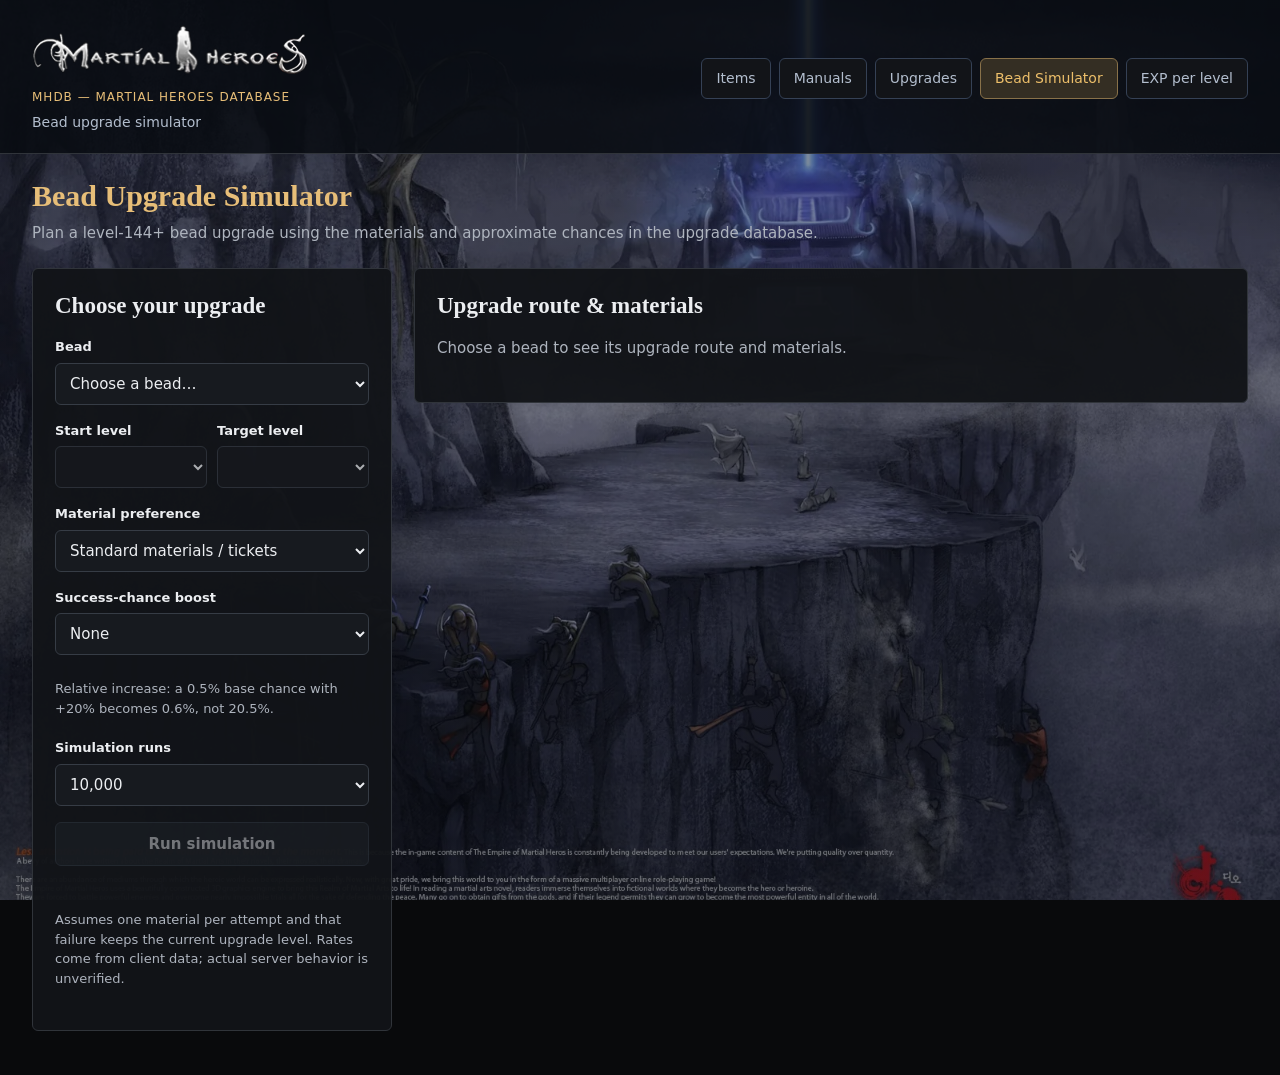
==== commit fc35adc7: "Add files via upload" ====
--- a/Bead-Simulator/index.html
+++ b/Bead-Simulator/index.html
@@ -1,13 +1,13 @@
-<!doctype html><html lang="en"><head><meta charset="utf-8"><meta name="viewport" content="width=device-width, initial-scale=1"><title>Bead Upgrade Simulator · MH Catalogue</title><style>
+<!doctype html><html lang="en"><head><meta charset="utf-8"><meta name="viewport" content="width=device-width, initial-scale=1"><title>MHDB — MARTIAL HEROES DATABASE | Bead-Simulator</title><style>
 :root{color-scheme:dark;--bg:#0c1016;--panel:#141b25;--border:#293548;--muted:#a0aec2;--gold:#efd398;--text:#e7edf6}*{box-sizing:border-box}body{margin:0;background:var(--bg);color:var(--text);font:15px/1.5 system-ui,sans-serif}header{border-bottom:1px solid var(--border);padding:20px 32px;display:flex;justify-content:space-between;gap:20px;align-items:center;flex-wrap:wrap}header strong{font-size:19px;color:var(--gold)}nav{display:flex;gap:7px;flex-wrap:wrap}nav a{color:var(--muted);text-decoration:none;padding:8px 12px;border-radius:7px}nav a:hover,nav a[aria-current]{background:#263246;color:#fff}main{max-width:1280px;margin:30px auto;padding:0 24px}h1{margin:0;font-size:30px}h2{margin:0 0 16px;font-size:19px}p{margin:8px 0 20px}.muted,small{color:var(--muted)}.layout{display:grid;grid-template-columns:360px 1fr;gap:22px;margin-top:24px}.panel{background:var(--panel);border:1px solid var(--border);border-radius:12px;padding:22px;margin-bottom:20px}label{display:block;font-weight:600;font-size:13px;margin-bottom:6px}select,button{font:inherit;border:1px solid #3b4c65;border-radius:7px;padding:10px;background:#0d141e;color:var(--text);width:100%}select{margin-bottom:16px}button{cursor:pointer;background:var(--gold);color:#1b1b1b;font-weight:700}button:disabled{opacity:.45;cursor:default}button.secondary{background:transparent;color:var(--text);margin-top:8px}.pair{display:grid;grid-template-columns:1fr 95px;gap:10px}.route-title{display:flex;align-items:center;gap:10px;margin-bottom:12px}.route-title img{width:40px;height:40px;object-fit:contain}.route-title span{color:var(--gold)}.notice{border-left:3px solid #dca962;padding:12px;background:#272017;border-radius:4px;color:#f5d6a5}.cards{display:grid;grid-template-columns:repeat(2,1fr);gap:12px}.card{padding:17px;background:#0d141e;border:1px solid var(--border);border-radius:8px}.card span{display:block;color:var(--muted);font-size:13px}.card b{font-size:28px;color:var(--gold);font-variant-numeric:tabular-nums}.card small{display:block}.stage{border-top:1px solid var(--border);padding-top:15px;margin-top:15px}.stage select{margin:7px 0}.rate{font-size:13px;color:var(--gold)}table{width:100%;border-collapse:collapse;font-size:14px}th,td{text-align:left;border-bottom:1px solid var(--border);padding:10px 8px}td:not(:first-child),th:not(:first-child){text-align:right}details summary{cursor:pointer;color:var(--gold)}#status{min-height:24px;margin:10px 0;color:var(--muted)}.tablewrap{overflow:auto}.actions{display:flex;gap:12px;align-items:center}.legend{font-size:13px;color:var(--muted)}#results[hidden]{display:none}a{color:var(--gold)}@media(max-width:850px){.layout{grid-template-columns:1fr}header{padding:16px}main{padding:0 14px}.panel{padding:16px}}@media(max-width:440px){.cards{grid-template-columns:1fr}nav a{padding:7px}}
-.brand{display:inline-block;line-height:0}.brand img{max-width:100%;height:auto;object-fit:contain}.site-header{display:flex;justify-content:space-between;align-items:center;flex-wrap:wrap;gap:20px;max-width:none;margin:0;padding:26px 32px}.site-header .catalogue-nav{padding:0;border:0;display:flex;justify-content:flex-end;flex-wrap:wrap;gap:8px}.site-header .catalogue-nav a{padding:9px 14px;border:1px solid #354155;border-radius:6px;text-decoration:none;color:#b3bece}.site-header .catalogue-nav a:hover,.site-header .catalogue-nav a[aria-current=page]{background:#342e23;color:#edbf6a;border-color:#887149}:root{--bg:#11151c;--panel:#191f29;--border:#354155;--text:#ecf0f5;--muted:#b3bece;--gold:#edbf6a}body{font:15px/1.5 system-ui,"Segoe UI",sans-serif}main{max-width:1900px;padding:24px 32px;margin:auto}h1{font:600 30px/1.2 Georgia,serif;color:var(--gold)}h2{font:600 23px/1.3 Georgia,serif}.panel{border-radius:6px}.layout{grid-template-columns:360px minmax(0,1fr)}select{background:#202938;border-color:var(--border);border-radius:6px}.pair{grid-template-columns:1fr 1fr}header p{margin:8px 0 0;color:var(--muted)}.site-header .catalogue-nav a{width:auto}.card{background:#11151c;border-radius:6px}button{border-radius:6px}@media(max-width:850px){.layout{grid-template-columns:1fr}main{padding:18px}.site-header{padding:18px}}header.site-header{max-width:none;width:100%;margin:0;padding:24px 32px 20px;display:flex;flex-direction:row;justify-content:space-between;align-items:center;gap:20px;border-bottom:1px solid #354155;box-sizing:border-box}
+.brand{display:inline-block;line-height:0}.brand img{max-width:100%;height:auto;object-fit:contain}.site-header{display:flex;justify-content:space-between;align-items:center;flex-wrap:wrap;gap:20px;max-width:none;margin:0;padding:26px 32px}.site-header .database-nav{padding:0;border:0;display:flex;justify-content:flex-end;flex-wrap:wrap;gap:8px}.site-header .database-nav a{padding:9px 14px;border:1px solid #354155;border-radius:6px;text-decoration:none;color:#b3bece}.site-header .database-nav a:hover,.site-header .database-nav a[aria-current=page]{background:#342e23;color:#edbf6a;border-color:#887149}:root{--bg:#11151c;--panel:#191f29;--border:#354155;--text:#ecf0f5;--muted:#b3bece;--gold:#edbf6a}body{font:15px/1.5 system-ui,"Segoe UI",sans-serif}main{max-width:1900px;padding:24px 32px;margin:auto}h1{font:600 30px/1.2 Georgia,serif;color:var(--gold)}h2{font:600 23px/1.3 Georgia,serif}.panel{border-radius:6px}.layout{grid-template-columns:360px minmax(0,1fr)}select{background:#202938;border-color:var(--border);border-radius:6px}.pair{grid-template-columns:1fr 1fr}header p{margin:8px 0 0;color:var(--muted)}.site-header .database-nav a{width:auto}.card{background:#11151c;border-radius:6px}button{border-radius:6px}@media(max-width:850px){.layout{grid-template-columns:1fr}main{padding:18px}.site-header{padding:18px}}header.site-header{max-width:none;width:100%;margin:0;padding:24px 32px 20px;display:flex;flex-direction:row;justify-content:space-between;align-items:center;gap:20px;border-bottom:1px solid #354155;box-sizing:border-box}
 .site-header h1{font:600 28px/1.2 Georgia,serif;margin:0;color:#edbf6a}.site-header p{margin:6px 0 0;color:#b3bece;font-size:14px}
-.site-header .catalogue-nav{margin-left:auto;display:flex;justify-content:flex-end;align-items:center;flex-wrap:wrap;gap:8px;padding:0;border:0;font:14px/1.5 system-ui,sans-serif}
-.catalogue-nav a{padding:9px 14px;border:1px solid #354155;border-radius:6px;text-decoration:none;color:#b3bece;white-space:nowrap}.catalogue-nav a:hover,.catalogue-nav a[aria-current=page]{background:#342e23;color:#edbf6a;border-color:#887149}
+.site-header .database-nav{margin-left:auto;display:flex;justify-content:flex-end;align-items:center;flex-wrap:wrap;gap:8px;padding:0;border:0;font:14px/1.5 system-ui,sans-serif}
+.database-nav a{padding:9px 14px;border:1px solid #354155;border-radius:6px;text-decoration:none;color:#b3bece;white-space:nowrap}.database-nav a:hover,.database-nav a[aria-current=page]{background:#342e23;color:#edbf6a;border-color:#887149}
 .editor-tooltip{background:#111316;border:1px solid #756b55;padding:18px;color:#f0f0f0;font:14px/1.55 'Segoe UI',system-ui,sans-serif;overflow-wrap:anywhere}
 .editor-title{display:flex;gap:12px;align-items:center;margin-bottom:12px}.editor-title h2,.detail .editor-title h2{font:700 19px/1.35 'Segoe UI',system-ui,sans-serif;color:#f0f0f0;margin:0}.editor-title img,.editor-title .item-icon.large{width:48px;height:48px;flex:0 0 48px;object-fit:contain}.editor-description{color:#82e687;white-space:pre-wrap;margin:8px 0}.editor-type{margin:10px 0}.editor-line{padding:2px 0;color:#f0f0f0}.editor-line.requirement{color:#f5d871;font-size:inherit}.editor-line.bonus,.editor-set{color:#9ab1cd}.editor-line span{font-variant-numeric:tabular-nums}.editor-note{font-size:12px;color:#9ab1cd;margin-bottom:0}.editor-set{margin-bottom:4px}.level-sort{padding:0;background:transparent;border:0;color:inherit;font:inherit;white-space:nowrap}.level-sort:hover{color:#edbf6a}
 .filters{grid-template-columns:repeat(auto-fit,minmax(160px,1fr))}.filters>[hidden]{display:none!important}.map-note{color:#b3bece;font-size:12px}.set-hint{color:#b3bece;font-size:13px}.set-hint[hidden]{display:none}
-@media(max-width:700px){header.site-header{padding:20px 16px;flex-wrap:wrap;align-items:start}.site-header .catalogue-nav{width:100%;margin-left:auto;gap:6px}.catalogue-nav a{padding:7px 9px}.filters{grid-template-columns:repeat(2,minmax(0,1fr))}.editor-tooltip{padding:14px}.editor-title h2,.detail .editor-title h2{font-size:18px}}
+@media(max-width:700px){header.site-header{padding:20px 16px;flex-wrap:wrap;align-items:start}.site-header .database-nav{width:100%;margin-left:auto;gap:6px}.database-nav a{padding:7px 9px}.filters{grid-template-columns:repeat(2,minmax(0,1fr))}.editor-tooltip{padding:14px}.editor-title h2,.detail .editor-title h2{font-size:18px}}
 
 /* One manual per row, recipes remain in the detail panel. */
 .workspace.manual-view{grid-template-columns:minmax(280px,.8fr) minmax(440px,1.4fr)}
@@ -15,11 +15,11 @@
 @media(max-width:900px){.workspace.manual-view{grid-template-columns:1fr}.manual-view .detail{position:static;max-height:none}.manual-view table{min-width:0}}
 
 .item-upgrades{margin:22px 0}.upgrade-material-entry{padding:10px 0;border-bottom:1px solid #30343a}.upgrade-material-entry details{margin:8px 0 0 40px;font-size:13px}.upgrade-material-entry summary{color:#aeb4be;cursor:pointer}
-/* Neutral dark theme, applied to every catalogue and its controls. */
+/* Neutral dark theme, applied to every database and its controls. */
 :root{color-scheme:dark;--bg:#090a0c;--panel:#121418;--line:#30343a;--ink:#eceef1;--muted:#aeb4be;--gold:#e7be78;--blue:#a7cafa}
 body{background:#090a0c;color:#eceef1}header.site-header{background:#0d0f12;border-color:#30343a}.results,.detail,.controls{background:#121418;border-color:#30343a}
-.filters input,.filters select,input,select{background:#171a1f;color:#eceef1;border-color:#363c45}button{background:#20242b;border-color:#39414c;color:#eceef1}thead,th{background:#1c2026}td{border-color:#2b3038}tr:nth-child(even){background:#14171b}tr.chosen{background:#302a20}.table-wrap{scrollbar-color:#4b5059 #121418}.editor-tooltip{background:#0a0c0f}.notice,.note{background:#292318}.catalogue-nav a{background:#121418}.name-btn,.reward-btn,.link,.level-sort{background:transparent}.signout{display:flex;justify-content:flex-end;margin:8px 32px 0}.signout button{font-size:12px;padding:5px 10px;color:#aeb4be}.source-entry{border-color:#30343a}
- .card{background:#0a0c0f}.panel{border-color:#30343a}body{--text:#eceef1;--border:#30343a}</style><style id="wallpaper-theme">html{background:#090a0c}body{background:transparent!important;isolation:isolate;min-height:100vh}body::before{content:"";position:fixed;inset:0;z-index:-1;pointer-events:none;background:linear-gradient(rgba(6,9,16,.38),rgba(6,9,16,.58)),var(--mh-wallpaper) center center/cover no-repeat}header.site-header{background:rgba(9,12,18,.86)}.results,.detail,.panel,.controls{background:rgba(18,20,24,.96)}footer{background:rgba(9,12,18,.86)}.brand img{background:transparent!important}</style><link rel="icon" type="image/png" href="[data-uri]"><link rel="apple-touch-icon" href="../favicon.png"><style>.npc-price{display:block;color:#edbf6a;margin-top:4px}</style><script>(()=>{const walls=["[data-uri]